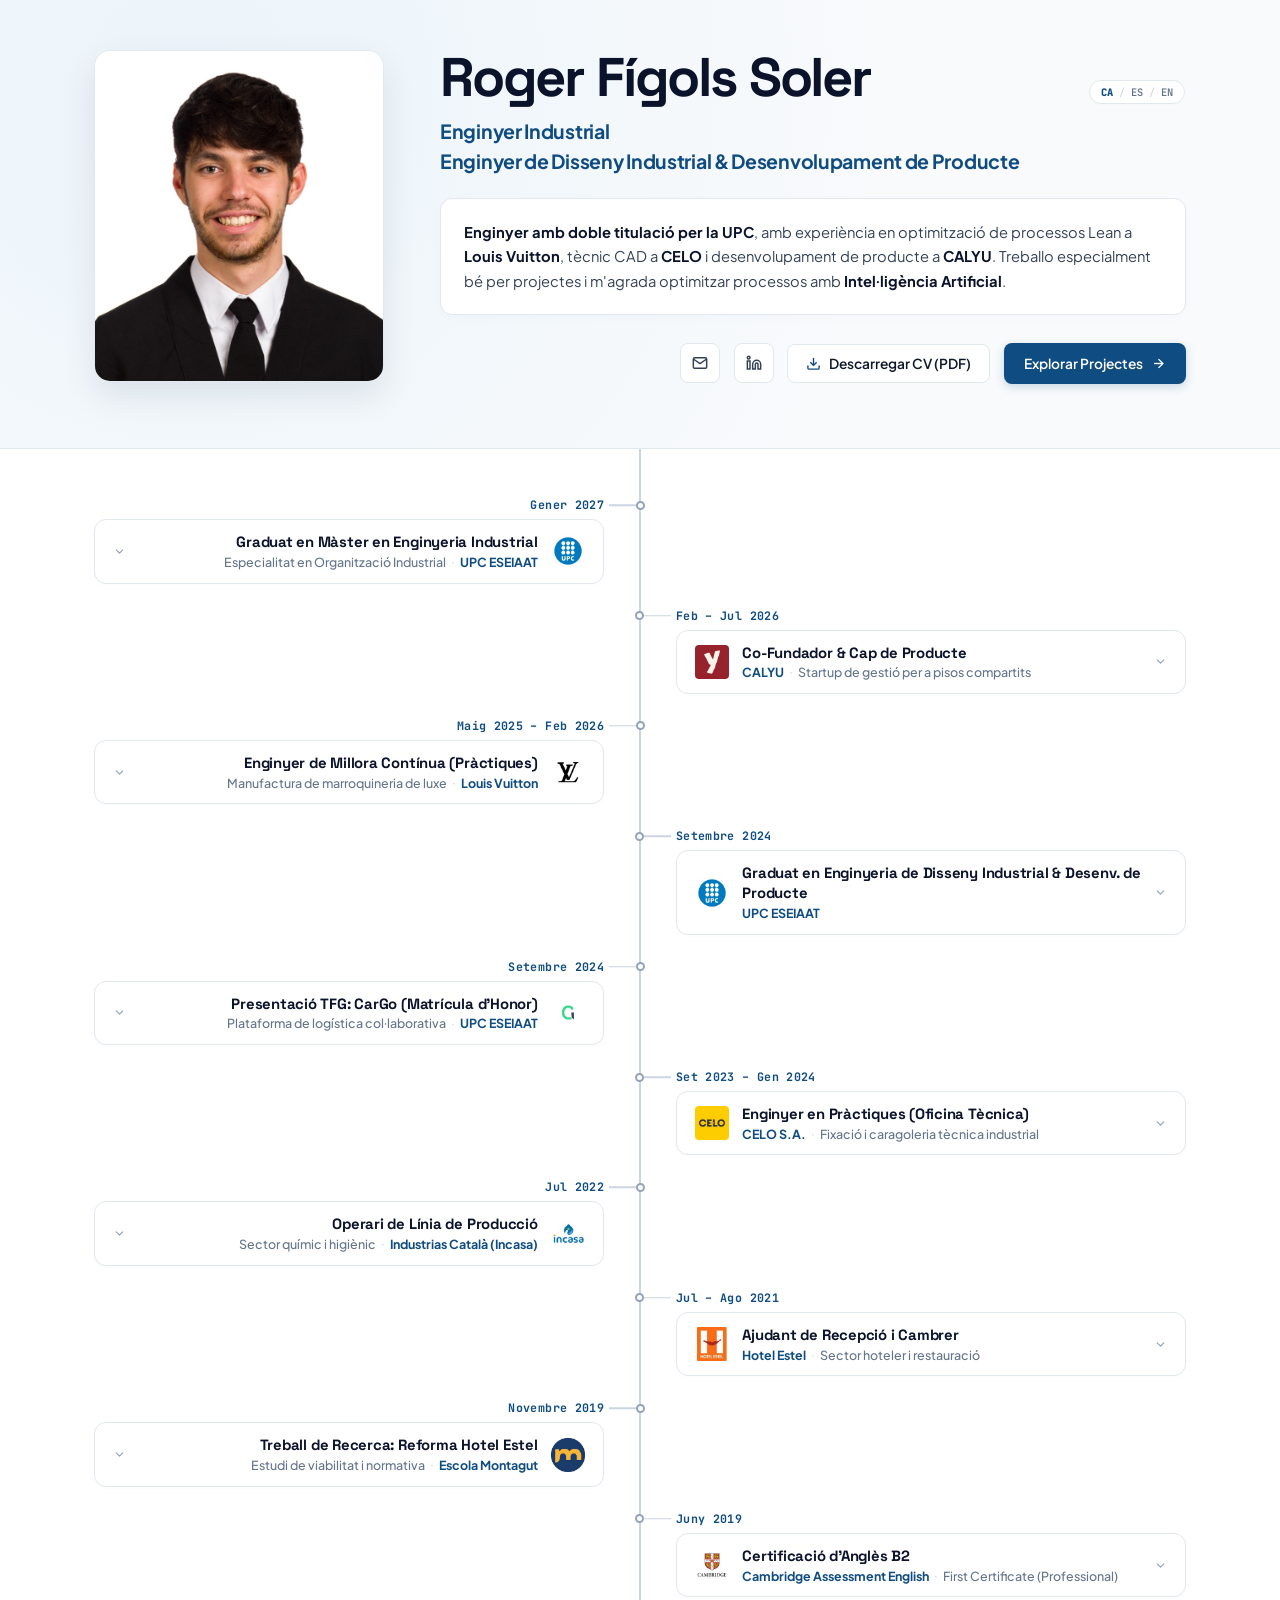
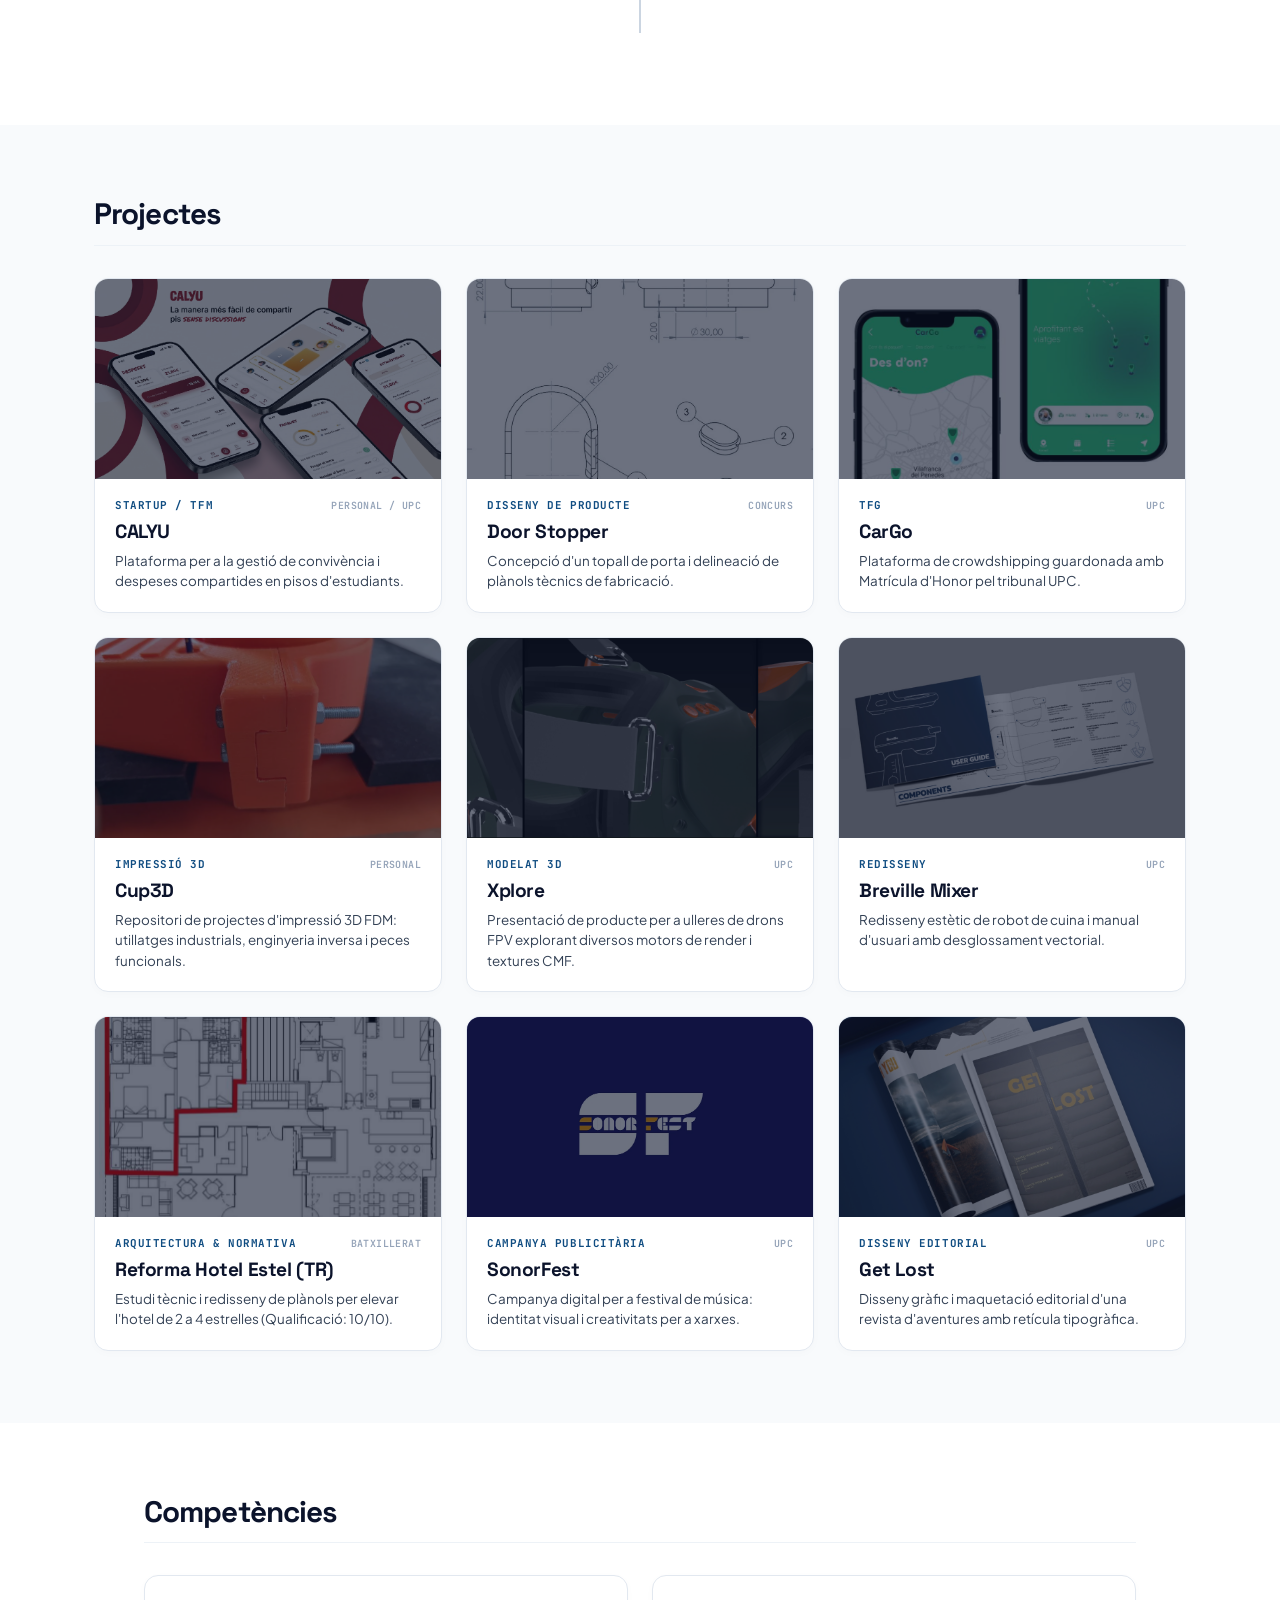
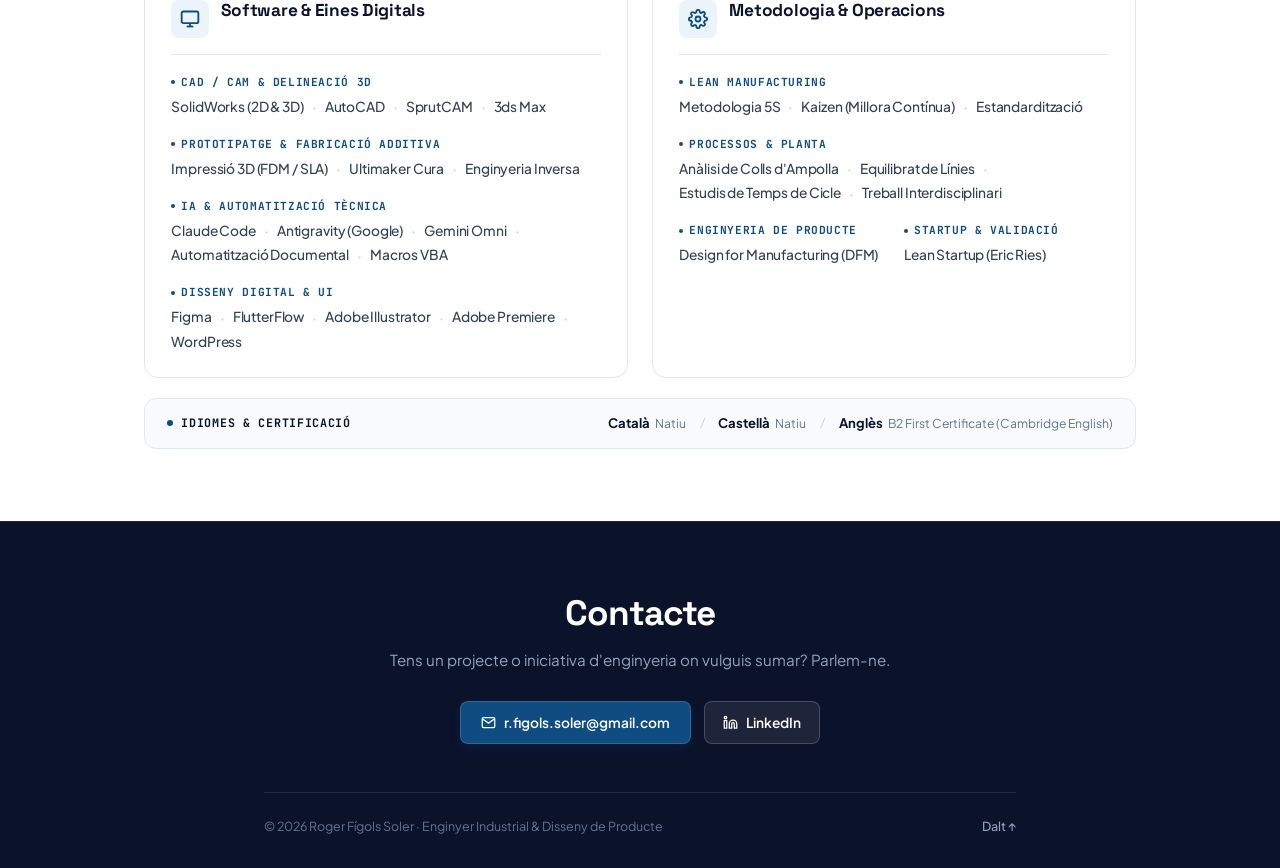
==== index.html @ ca4f32f8 "Update CALYU dates to Feb - Jul 2026 across web and PDFs" ====
<!DOCTYPE html>
<html lang="ca">
<head>
  <meta charset="UTF-8">
  <meta name="viewport" content="width=device-width, initial-scale=1.0">
  <title>Roger Fígols Soler · Enginyer Industrial & Enginyer de Disseny Industrial</title>
  <meta name="description" content="Portfolio professional de Roger Fígols Soler. Enginyer Industrial i Enginyer de Disseny Industrial i Desenvolupament de Producte (UPC).">
  <!-- Option 1: Direct link only (Invisible to Google and search engine crawlers) -->
  <meta name="robots" content="noindex, nofollow">
  
  <!-- Fonts -->
  <link rel="preconnect" href="https://fonts.googleapis.com">
  <link rel="preconnect" href="https://fonts.gstatic.com" crossorigin>
  <link href="https://fonts.googleapis.com/css2?family=JetBrains+Mono:wght@400;500;600&family=Plus+Jakarta+Sans:wght@300;400;500;600;700;800&family=Space+Grotesk:wght@500;600;700;800&display=swap" rel="stylesheet">
  
  <!-- Styles -->
  <link rel="stylesheet" href="styles.css">
</head>
<body>

  <!-- HERO SECTION (PHOTO ON LEFT, BIO ON RIGHT) -->
  <section class="hero-section">
    <div class="hero-inner">
      
      <div class="hero-grid">
        <!-- Left / Portrait (Photo Only) -->
        <div class="hero-portrait-col">
          <div class="portrait-wrap">
            <img src="assets/photo.jpg" alt="Roger Fígols Soler" class="portrait-img">
          </div>
        </div>

        <!-- Right / Presentation & Bio -->
        <div class="hero-content">
          <div class="hero-header-row">
            <h1 class="hero-name">Roger Fígols Soler</h1>
            <div class="lang-switch" role="group" aria-label="Selector d'idioma">
              <button class="lang-btn active" data-lang="ca">CA</button>
              <span class="lang-sep">/</span>
              <button class="lang-btn" data-lang="es">ES</button>
              <span class="lang-sep">/</span>
              <button class="lang-btn" data-lang="en">EN</button>
            </div>
          </div>
          
          <div class="hero-titles">
            <div class="hero-title-line" data-i18n="hero_title_1">Enginyer Industrial</div>
            <div class="hero-title-line" data-i18n="hero_title_2">Enginyer de Disseny Industrial &amp; Desenvolupament de Producte</div>
          </div>
          
          <div class="hero-summary">
            <p data-i18n="hero_bio">
              <strong>Enginyer amb doble titulació per la UPC</strong>, amb experiència en optimització de processos Lean a <strong>Louis Vuitton</strong>, tècnic CAD a <strong>CELO</strong> i desenvolupament de producte a <strong>CALYU</strong>. Treballo especialment bé per projectes i m'agrada optimitzar processos amb <strong>Intel·ligència Artificial</strong>.
            </p>
          </div>

          <!-- CTAs & Contact: Justified to right corner, Explorar Projectes at far right -->
          <div class="hero-actions">
            <div class="hero-actions-social">
              <a href="mailto:r.figols.soler@gmail.com" class="btn-social-icon" title="Enviar correu">
                <svg viewBox="0 0 24 24" fill="none" stroke="currentColor" stroke-width="2.2"><path d="M4 4h16c1.1 0 2 .9 2 2v12c0 1.1-.9 2-2 2H4c-1.1 0-2-.9-2-2V6c0-1.1.9-2 2-2z"/><polyline points="22,6 12,13 2,6"/></svg>
              </a>
              <a href="https://www.linkedin.com/in/roger-f-8a282818b" target="_blank" rel="noreferrer" class="btn-social-icon" title="LinkedIn">
                <svg viewBox="0 0 24 24" fill="none" stroke="currentColor" stroke-width="2.2"><path d="M16 8a6 6 0 0 1 6 6v7h-4v-7a2 2 0 0 0-2-2 2 2 0 0 0-2 2v7h-4v-7a6 6 0 0 1 6-6z"/><rect x="2" y="9" width="4" height="12"/><circle cx="4" cy="4" r="2"/></svg>
              </a>
            </div>
            <div class="hero-actions-main">
              <button class="btn-secondary open-cv-modal-trigger">
                <svg viewBox="0 0 24 24" fill="none" stroke="currentColor" stroke-width="2.2"><path d="M21 15v4a2 2 0 0 1-2 2H5a2 2 0 0 1-2-2v-4"/><polyline points="7 10 12 15 17 10"/><line x1="12" y1="15" x2="12" y2="3"/></svg>
                <span data-i18n="btn_cv">Descarregar CV (PDF)</span>
              </button>
              <a href="#projectes" class="btn-primary">
                <span data-i18n="btn_projects">Explorar Projectes</span>
                <svg viewBox="0 0 24 24" fill="none" stroke="currentColor" stroke-width="2.2"><line x1="5" y1="12" x2="19" y2="12"/><polyline points="12 5 19 12 12 19"/></svg>
              </a>
            </div>
          </div>
        </div>
      </div>

    </div>
  </section>

  <!-- TRAJECTÒRIA / TIMELINE SECTION -->
  <section id="trajectoria" class="section-block bg-white">
    <div class="section-inner max-w-timeline">
      


      <!-- Symmetrical Center-Spine Timeline Structure -->
      <div class="timeline-center-wrapper">
        <div class="timeline-center-spine"></div>

        <!-- ITEM 1: MÀSTER ENGINYERIA INDUSTRIAL (LEFT CARD) -->
        <div class="timeline-item item-left" data-category="academica">
          <div class="timeline-dot"></div>
          <div class="timeline-date-above" data-i18n="t1_date">Gener 2027</div>
          <div class="timeline-card" onclick="toggleTimeline(this)">
            <div class="timeline-card-header card-header-left">
              <svg class="timeline-caret" width="14" height="14" viewBox="0 0 24 24" fill="none" stroke="currentColor" stroke-width="2.2" stroke-linecap="round" stroke-linejoin="round"><polyline points="6 9 12 15 18 9"></polyline></svg>
              <div class="timeline-header-text">
                <h3 class="timeline-role" data-i18n="t1_role">Graduat en Màster en Enginyeria Industrial</h3>
                <div class="timeline-place"><span class="sub-desc" data-i18n="t1_sub">Especialitat en Organització Industrial</span><span class="sub-sep">·</span><span class="entity-name">UPC ESEIAAT</span></div>
              </div>
              <div class="card-logo-wrap">
                <img src="assets/logo_upc.png" alt="UPC" class="card-logo-img">
              </div>
            </div>

            <div class="timeline-drawer">
              <p class="drawer-paragraph" data-i18n="t1_drawer"><strong>Ubicació</strong>: Terrassa (UPC ESEIAAT).<br><br>Aprofundiment avançat en gestió integral de projectes industrials, càlcul estructural, optimització de plantes, sistemes energètics i integració tecnològica. Desenvolupament en curs del Treball de Fi de Màster (TFM).</p>
            </div>
          </div>
        </div>

        <!-- ITEM 2: CALYU (RIGHT CARD) -->
        <div class="timeline-item item-right" data-category="feina">
          <div class="timeline-dot"></div>
          <div class="timeline-date-above" data-i18n="t2_date">Feb – Jul 2026</div>
          <div class="timeline-card" onclick="toggleTimeline(this)">
            <div class="timeline-card-header card-header-right">
              <div class="card-logo-wrap">
                <img src="assets/logo_calyu.png" alt="CALYU" class="card-logo-img">
              </div>
              <div class="timeline-header-text">
                <h3 class="timeline-role" data-i18n="t2_role">Co-Fundador &amp; Cap de Producte</h3>
                <div class="timeline-place"><span class="entity-name">CALYU</span><span class="sub-sep">·</span><span class="sub-desc" data-i18n="t2_sub">Startup de gestió per a pisos compartits</span></div>
              </div>
              <svg class="timeline-caret" width="14" height="14" viewBox="0 0 24 24" fill="none" stroke="currentColor" stroke-width="2.2" stroke-linecap="round" stroke-linejoin="round"><polyline points="6 9 12 15 18 9"></polyline></svg>
            </div>

            <div class="timeline-drawer">
              <ul class="detail-list" data-i18n="t2_drawer">
                <li><strong>Ubicació &amp; Entorn</strong>: Terrassa (Model Híbrid). Projecte incubat al prestigiós programa <strong>Emprèn UPC</strong> i seleccionat com a finalista per presentar al <strong>Demo Day Santander X Explorer UPC</strong>.</li>
                <li><strong>Desenvolupament integral de producte</strong>: Definició de l'arquitectura de funcionalitats, fluxos d'usuari per a despeses compartides, tasques domèstiques i gamificació (iOS i Android).</li>
                <li><strong>Metodologia Lean Startup (Eric Ries)</strong>: Validació àgil mitjançant el bucle <em>Construir-Mesurar-Aprendre</em>, testeig continu d'usabilitat i llançament amb més de 100 <em>early adopters</em>.</li>
              </ul>
              <div class="timeline-actions">
                <a href="https://calyu.app" target="_blank" class="link-btn-text">
                  <span data-i18n="visit_calyu_app">Visitar calyu.app ↗</span>
                </a>
              </div>
            </div>
          </div>
        </div>

        <!-- ITEM 3: LOUIS VUITTON (LEFT CARD) -->
        <div class="timeline-item item-left" data-category="feina">
          <div class="timeline-dot"></div>
          <div class="timeline-date-above" data-i18n="t3_date">Maig 2025 – Feb 2026</div>
          <div class="timeline-card" onclick="toggleTimeline(this)">
            <div class="timeline-card-header card-header-left">
              <svg class="timeline-caret" width="14" height="14" viewBox="0 0 24 24" fill="none" stroke="currentColor" stroke-width="2.2" stroke-linecap="round" stroke-linejoin="round"><polyline points="6 9 12 15 18 9"></polyline></svg>
              <div class="timeline-header-text">
                <h3 class="timeline-role" data-i18n="t3_role">Enginyer de Millora Contínua (Pràctiques)</h3>
                <div class="timeline-place"><span class="sub-desc" data-i18n="t3_sub">Manufactura de marroquineria de luxe</span><span class="sub-sep">·</span><span class="entity-name">Louis Vuitton</span></div>
              </div>
              <div class="card-logo-wrap">
                <img src="assets/logo_lv.png" alt="Louis Vuitton" class="card-logo-img">
              </div>
            </div>

            <div class="timeline-drawer">
              <ul class="detail-list" data-i18n="t3_drawer">
                <li><strong>Ubicació</strong>: Santa Perpètua de Mogoda · Planta de manufactura artesanal d'alta gamma de marroquineria.</li>
                <li><strong>Metodologies Lean Manufacturing &amp; 5S</strong>: Implementació pràctica d'eines d'estandardització, ordre i eficiència operativa directament a línia de manufactura.</li>
                <li><strong>Automatització de processos &amp; IA (Iniciativa pròpia)</strong>: Desenvolupament en paral·lel d'una eina interna basada en <strong>macros i IA</strong> per generar documentació tècnica recurrent amb un sol clic, <strong>reduint el temps de dedicació en un 75% (un procés x4 més ràpid)</strong>.</li>
                <li><strong>Optimització de processos &amp; Temps de cicle</strong>: Anàlisi de colls d'ampolla i desaprofitaments per elevar la productivitat respectant els exigents estàndards artesanals.</li>
                <li><strong>Treball interdisciplinari &amp; Planta</strong>: Coordinació transversal diària amb els departaments de producció, manteniment, control de qualitat i operaris de línia.</li>
              </ul>
            </div>
          </div>
        </div>

        <!-- ITEM 4: GRAU DISSENY INDUSTRIAL (RIGHT CARD - BEFORE CARGO) -->
        <div class="timeline-item item-right" data-category="academica">
          <div class="timeline-dot"></div>
          <div class="timeline-date-above" data-i18n="t4_date">Setembre 2024</div>
          <div class="timeline-card" onclick="toggleTimeline(this)">
            <div class="timeline-card-header card-header-right">
              <div class="card-logo-wrap">
                <img src="assets/logo_upc.png" alt="UPC" class="card-logo-img">
              </div>
              <div class="timeline-header-text">
                <h3 class="timeline-role" data-i18n="t4_role">Graduat en Enginyeria de Disseny Industrial &amp; Desenv. de Producte</h3>
                <div class="timeline-place"><span class="entity-name">UPC ESEIAAT</span></div>
              </div>
              <svg class="timeline-caret" width="14" height="14" viewBox="0 0 24 24" fill="none" stroke="currentColor" stroke-width="2.2" stroke-linecap="round" stroke-linejoin="round"><polyline points="6 9 12 15 18 9"></polyline></svg>
            </div>

            <div class="timeline-drawer">
              <p class="drawer-paragraph" data-i18n="t4_drawer"><strong>Ubicació</strong>: Terrassa (Universitat Politècnica de Catalunya).<br><br>Formació troncal completa de 4 anys (2020–2024) que fusiona enginyeria mecànica, modelat 3D CAD/CAM (SolidWorks), selecció de materials plàstics i metàl·lics, processos de manufactura, ergonomia, disseny per a fabricació (DFM) i prototipatge ràpid.</p>
            </div>
          </div>
        </div>

        <!-- ITEM 5: CARGO - TFG MATRÍCULA D'HONOR (LEFT CARD - AFTER DEGREE) -->
        <div class="timeline-item item-left" data-category="academica">
          <div class="timeline-dot"></div>
          <div class="timeline-date-above" data-i18n="t5_date">Setembre 2024</div>
          <div class="timeline-card" onclick="toggleTimeline(this)">
            <div class="timeline-card-header card-header-left">
              <svg class="timeline-caret" width="14" height="14" viewBox="0 0 24 24" fill="none" stroke="currentColor" stroke-width="2.2" stroke-linecap="round" stroke-linejoin="round"><polyline points="6 9 12 15 18 9"></polyline></svg>
              <div class="timeline-header-text">
                <h3 class="timeline-role" data-i18n="t5_role">Presentació TFG: CarGo (Matrícula d'Honor)</h3>
                <div class="timeline-place"><span class="sub-desc" data-i18n="t5_sub">Plataforma de logística col·laborativa</span><span class="sub-sep">·</span><span class="entity-name">UPC ESEIAAT</span></div>
              </div>
              <div class="card-logo-wrap">
                <img src="assets/logo_cargo.png" alt="CarGo" class="card-logo-img">
              </div>
            </div>

            <div class="timeline-drawer">
              <ul class="detail-list" data-i18n="t5_drawer">
                <li><strong>Qualificació &amp; Reconeixement</strong>: Guardonat amb <strong>Matrícula d'Honor</strong> pel tribunal d'avaluació de la UPC (Terrassa) per la seva viabilitat tècnica, impacte ambiental reduint emissions de CO₂ i optimització de costos logístics.</li>
                <li><strong>Concepció i model de negoci</strong>: Plataforma de crowdshipping que aprofita els desplaçaments habituals que les persones ja han de fer per transportar paqueteria a mitjanes distàncies a través de xarxa de punts de conveniència.</li>
              </ul>
            </div>
          </div>
        </div>

        <!-- ITEM 6: CELO (RIGHT CARD) -->
        <div class="timeline-item item-right" data-category="feina">
          <div class="timeline-dot"></div>
          <div class="timeline-date-above" data-i18n="t6_date">Set 2023 – Gen 2024</div>
          <div class="timeline-card" onclick="toggleTimeline(this)">
            <div class="timeline-card-header card-header-right">
              <div class="card-logo-wrap">
                <img src="assets/logo_celo.png" alt="CELO" class="card-logo-img">
              </div>
              <div class="timeline-header-text">
                <h3 class="timeline-role" data-i18n="t6_role">Enginyer en Pràctiques (Oficina Tècnica)</h3>
                <div class="timeline-place"><span class="entity-name">CELO S.A.</span><span class="sub-sep">·</span><span class="sub-desc" data-i18n="t6_sub">Fixació i caragoleria tècnica industrial</span></div>
              </div>
              <svg class="timeline-caret" width="14" height="14" viewBox="0 0 24 24" fill="none" stroke="currentColor" stroke-width="2.2" stroke-linecap="round" stroke-linejoin="round"><polyline points="6 9 12 15 18 9"></polyline></svg>
            </div>

            <div class="timeline-drawer">
              <ul class="detail-list" data-i18n="t6_drawer">
                <li><strong>Ubicació</strong>: Castellar del Vallès · Planta industrial especialitzada en sistemes de caragoleria tècnica i estampació.</li>
                <li><strong>Modelat 3D &amp; Delineació CAD</strong>: Generació, revisió i optimització de plànols tècnics de fabricació mitjançant <strong>SolidWorks</strong>, aplicant toleràncies geomètriques i criteris de mecanitzat.</li>
                <li><strong>Enllaç tècnic amb producció</strong>: Comunicació diària amb els equips de manufactura per adaptar els dissenys als requeriments de maquinària i resoldre incidències tècniques.</li>
              </ul>
            </div>
          </div>
        </div>

        <!-- ITEM 7: INCASA (LEFT CARD) -->
        <div class="timeline-item item-left" data-category="feina">
          <div class="timeline-dot"></div>
          <div class="timeline-date-above" data-i18n="t7_date">Jul 2022</div>
          <div class="timeline-card" onclick="toggleTimeline(this)">
            <div class="timeline-card-header card-header-left">
              <svg class="timeline-caret" width="14" height="14" viewBox="0 0 24 24" fill="none" stroke="currentColor" stroke-width="2.2" stroke-linecap="round" stroke-linejoin="round"><polyline points="6 9 12 15 18 9"></polyline></svg>
              <div class="timeline-header-text">
                <h3 class="timeline-role" data-i18n="t7_role">Operari de Línia de Producció</h3>
                <div class="timeline-place"><span class="sub-desc" data-i18n="t7_sub">Sector químic i higiènic</span><span class="sub-sep">·</span><span class="entity-name">Industrias Català (Incasa)</span></div>
              </div>
              <div class="card-logo-wrap">
                <img src="assets/logo_incasa.png" alt="Incasa" class="card-logo-img">
              </div>
            </div>

            <div class="timeline-drawer">
              <p class="drawer-paragraph" data-i18n="t7_drawer"><strong>Ubicació</strong>: Vilafranca del Penedès.<br><br>Control de procés, envasament automatitzat, verificació de qualitat en línia i paletització en una planta industrial d'alt ritme de fabricació continu.</p>
            </div>
          </div>
        </div>

        <!-- ITEM 8: HOTEL ESTEL (RIGHT CARD) -->
        <div class="timeline-item item-right" data-category="feina">
          <div class="timeline-dot"></div>
          <div class="timeline-date-above" data-i18n="t8_date">Jul – Ago 2021</div>
          <div class="timeline-card" onclick="toggleTimeline(this)">
            <div class="timeline-card-header card-header-right">
              <div class="card-logo-wrap">
                <img src="assets/logo_estel.png" alt="Hotel Estel" class="card-logo-img">
              </div>
              <div class="timeline-header-text">
                <h3 class="timeline-role" data-i18n="t8_role">Ajudant de Recepció i Cambrer</h3>
                <div class="timeline-place"><span class="entity-name">Hotel Estel</span><span class="sub-sep">·</span><span class="sub-desc" data-i18n="t8_sub">Sector hoteler i restauració</span></div>
              </div>
              <svg class="timeline-caret" width="14" height="14" viewBox="0 0 24 24" fill="none" stroke="currentColor" stroke-width="2.2" stroke-linecap="round" stroke-linejoin="round"><polyline points="6 9 12 15 18 9"></polyline></svg>
            </div>

            <div class="timeline-drawer">
              <p class="drawer-paragraph" data-i18n="t8_drawer"><strong>Ubicació</strong>: Berga.<br><br>Atenció directa al client, gestió àgil de reserves en recepció i coordinació de servei en torns de restaurant.</p>
            </div>
          </div>
        </div>

        <!-- ITEM 9: TREBALL DE RECERCA - HOTEL ESTEL (LEFT CARD) -->
        <div class="timeline-item item-left" data-category="academica">
          <div class="timeline-dot"></div>
          <div class="timeline-date-above" data-i18n="t9_date">Novembre 2019</div>
          <div class="timeline-card" onclick="toggleTimeline(this)">
            <div class="timeline-card-header card-header-left">
              <svg class="timeline-caret" width="14" height="14" viewBox="0 0 24 24" fill="none" stroke="currentColor" stroke-width="2.2" stroke-linecap="round" stroke-linejoin="round"><polyline points="6 9 12 15 18 9"></polyline></svg>
              <div class="timeline-header-text">
                <h3 class="timeline-role" data-i18n="t9_role">Treball de Recerca: Reforma Hotel Estel</h3>
                <div class="timeline-place"><span class="sub-desc" data-i18n="t9_sub">Estudi de viabilitat i normativa</span><span class="sub-sep">·</span><span class="entity-name">Escola Montagut</span></div>
              </div>
              <div class="card-logo-wrap">
                <img src="assets/logo_montagut.png" alt="Escola Montagut" class="card-logo-img">
              </div>
            </div>

            <div class="timeline-drawer">
              <ul class="detail-list" data-i18n="t9_drawer">
                <li><strong>Qualificació &amp; Distinció</strong>: Qualificat amb un <strong>10 / 10</strong> pel tribunal d'avaluació de Batxillerat.</li>
                <li><strong>Compliment normatiu &amp; Viabilitat</strong>: Estudi tècnic de la normativa turística vigent per determinar els requisits legals d'espais, accessibilitat i serveis per elevar l'hotel de 2 a 4 estrelles.</li>
                <li><strong>Delineació i redisseny arquitectònic</strong>: Modificació completa dels plànols arquitectònics: cotes d'habitacions, redistribució de banys, ampliació de zones comunes i integració de nous ascensors.</li>
              </ul>
            </div>
          </div>
        </div>

        <!-- ITEM 10: B2 ANGLÈS (RIGHT CARD) -->
        <div class="timeline-item item-right" data-category="academica">
          <div class="timeline-dot"></div>
          <div class="timeline-date-above" data-i18n="t10_date">Juny 2019</div>
          <div class="timeline-card" onclick="toggleTimeline(this)">
            <div class="timeline-card-header card-header-right">
              <div class="card-logo-wrap">
                <img src="assets/logo_cambridge.png" alt="Cambridge English B2" class="card-logo-img">
              </div>
              <div class="timeline-header-text">
                <h3 class="timeline-role" data-i18n="t10_role">Certificació d'Anglès B2</h3>
                <div class="timeline-place"><span class="entity-name">Cambridge Assessment English</span><span class="sub-sep">·</span><span class="sub-desc" data-i18n="t10_sub">First Certificate (Professional)</span></div>
              </div>
              <svg class="timeline-caret" width="14" height="14" viewBox="0 0 24 24" fill="none" stroke="currentColor" stroke-width="2.2" stroke-linecap="round" stroke-linejoin="round"><polyline points="6 9 12 15 18 9"></polyline></svg>
            </div>

            <div class="timeline-drawer">
              <p class="drawer-paragraph" data-i18n="t10_drawer">Competència comunicativa sòlida per a entorns professionals internacionals, documentació tècnica, redacció d'informes d'enginyeria i presentacions de projecte.</p>
            </div>
          </div>
        </div>

      </div>

    </div>
  </section>

  <!-- PROJECTS SECTION (Directly after Trajectòria) -->
  <section id="projectes" class="section-block bg-slate-50">
    <div class="section-inner max-w-wide">
      
      <div class="section-header-block">
        <h2 class="section-heading" data-i18n="projects_heading">Projectes</h2>
      </div>

      <div class="projects-grid">

        <!-- P1: CALYU -->
        <a href="https://calyu.app" target="_blank" rel="noopener" class="project-card">
          <div class="project-thumb-wrap">
            <img src="assets/project_calyu.png" alt="CALYU" class="project-thumb-img">
            <div class="project-thumb-overlay"></div>
          </div>
          <div class="project-body">
            <div class="project-header-meta">
              <span class="project-category" data-i18n="p1_cat">Startup / TFM</span>
              <span class="project-origin" data-i18n="p1_origin">Personal / UPC</span>
            </div>
            <h3 class="project-title">CALYU</h3>
            <p class="project-text" data-i18n="p1_desc">Plataforma per a la gestió de convivència i despeses compartides en pisos d'estudiants.</p>
          </div>
        </a>

        <!-- P2: DOOR STOPPER -->
        <a href="https://www.behance.net/gallery/217853839/Door-Stopper" target="_blank" rel="noopener" class="project-card">
          <div class="project-thumb-wrap" style="background:#FFFFFF;">
            <img src="assets/project_doorstopper.png" alt="Door Stopper" class="project-thumb-img">
            <div class="project-thumb-overlay"></div>
          </div>
          <div class="project-body">
            <div class="project-header-meta">
              <span class="project-category" data-i18n="p2_cat">Disseny de Producte</span>
              <span class="project-origin" data-i18n="p2_origin">Concurs</span>
            </div>
            <h3 class="project-title">Door Stopper</h3>
            <p class="project-text" data-i18n="p2_desc">Concepció d'un topall de porta i delineació de plànols tècnics de fabricació.</p>
          </div>
        </a>

        <!-- P3: CARGO -->
        <div class="project-card project-card-static">
          <div class="project-thumb-wrap">
            <img src="assets/project_cargo.png" alt="CarGo" class="project-thumb-img">
            <div class="project-thumb-overlay"></div>
          </div>
          <div class="project-body">
            <div class="project-header-meta">
              <span class="project-category" data-i18n="p3_cat">TFG</span>
              <span class="project-origin" data-i18n="p3_origin">UPC</span>
            </div>
            <h3 class="project-title">CarGo</h3>
            <p class="project-text" data-i18n="p3_desc">Plataforma de crowdshipping guardonada amb Matrícula d'Honor pel tribunal UPC.</p>
          </div>
        </div>

        <!-- P4: CUP3D -->
        <a href="https://cup3d.com" target="_blank" rel="noopener" class="project-card">
          <div class="project-thumb-wrap">
            <img src="assets/project_cup3d.png" alt="Cup3D" class="project-thumb-img">
            <div class="project-thumb-overlay"></div>
          </div>
          <div class="project-body">
            <div class="project-header-meta">
              <span class="project-category" data-i18n="p4_cat">Impressió 3D</span>
              <span class="project-origin" data-i18n="p4_origin">Personal</span>
            </div>
            <h3 class="project-title">Cup3D</h3>
            <p class="project-text" data-i18n="p4_desc">Repositori de projectes d'impressió 3D FDM: utillatges industrials, enginyeria inversa i peces funcionals.</p>
          </div>
        </a>

        <!-- P5: XPLORE -->
        <a href="https://www.behance.net/gallery/167980509/XPLORE-Capture-your-adventures" target="_blank" rel="noopener" class="project-card">
          <div class="project-thumb-wrap">
            <img src="assets/project_xplore.png" alt="Xplore" class="project-thumb-img">
            <div class="project-thumb-overlay"></div>
          </div>
          <div class="project-body">
            <div class="project-header-meta">
              <span class="project-category" data-i18n="p5_cat">Modelat 3D</span>
              <span class="project-origin" data-i18n="p5_origin">UPC</span>
            </div>
            <h3 class="project-title">Xplore</h3>
            <p class="project-text" data-i18n="p5_desc">Presentació de producte per a ulleres de drons FPV explorant diversos motors de render i textures CMF.</p>
          </div>
        </a>

        <!-- P6: BREVILLE MIXER -->
        <a href="https://www.behance.net/gallery/157330047/BREVILLE-REDESIGN" target="_blank" rel="noopener" class="project-card">
          <div class="project-thumb-wrap">
            <img src="assets/project_breville.png" alt="Breville Mixer" class="project-thumb-img">
            <div class="project-thumb-overlay"></div>
          </div>
          <div class="project-body">
            <div class="project-header-meta">
              <span class="project-category" data-i18n="p6_cat">Redisseny</span>
              <span class="project-origin" data-i18n="p6_origin">UPC</span>
            </div>
            <h3 class="project-title">Breville Mixer</h3>
            <p class="project-text" data-i18n="p6_desc">Redisseny estètic de robot de cuina i manual d'usuari amb desglossament vectorial.</p>
          </div>
        </a>

        <!-- P7: REFORMA HOTEL ESTEL (TR) -->
        <div class="project-card project-card-static">
          <div class="project-thumb-wrap" style="background:#FFFFFF;">
            <img src="assets/project_tr_hotel.png" alt="Reforma Hotel Estel" class="project-thumb-img">
            <div class="project-thumb-overlay"></div>
          </div>
          <div class="project-body">
            <div class="project-header-meta">
              <span class="project-category" data-i18n="p7_cat">Arquitectura &amp; Normativa</span>
              <span class="project-origin" data-i18n="p7_origin">Batxillerat</span>
            </div>
            <h3 class="project-title">Reforma Hotel Estel (TR)</h3>
            <p class="project-text" data-i18n="p7_desc">Estudi tècnic i redisseny de plànols per elevar l'hotel de 2 a 4 estrelles (Qualificació: 10/10).</p>
          </div>
        </div>

        <!-- P8: SONORFEST -->
        <a href="https://www.behance.net/gallery/155291151/SonorFest-Campanya-publicitaria-online" target="_blank" rel="noopener" class="project-card">
          <div class="project-thumb-wrap">
            <img src="assets/project_sonorfest.png" alt="SonorFest" class="project-thumb-img">
            <div class="project-thumb-overlay"></div>
          </div>
          <div class="project-body">
            <div class="project-header-meta">
              <span class="project-category" data-i18n="p8_cat">Campanya Publicitària</span>
              <span class="project-origin" data-i18n="p8_origin">UPC</span>
            </div>
            <h3 class="project-title">SonorFest</h3>
            <p class="project-text" data-i18n="p8_desc">Campanya digital per a festival de música: identitat visual i creativitats per a xarxes.</p>
          </div>
        </a>

        <!-- P9: GET LOST -->
        <a href="https://www.behance.net/gallery/154302907/PROJECTE-GET-LOST" target="_blank" rel="noopener" class="project-card">
          <div class="project-thumb-wrap">
            <img src="assets/project_getlost.jpg" alt="Get Lost" class="project-thumb-img">
            <div class="project-thumb-overlay"></div>
          </div>
          <div class="project-body">
            <div class="project-header-meta">
              <span class="project-category" data-i18n="p9_cat">Disseny Editorial</span>
              <span class="project-origin" data-i18n="p9_origin">UPC</span>
            </div>
            <h3 class="project-title">Get Lost</h3>
            <p class="project-text" data-i18n="p9_desc">Disseny gràfic i maquetació editorial d'una revista d'aventures amb retícula tipogràfica.</p>
          </div>
        </a>

      </div>

    </div>
  </section>

  <!-- SKILLS / COMPETÈNCIES SECTION (Following Projectes) -->
  <section id="competencies" class="section-block bg-white">
    <div class="section-inner">
      
      <div class="section-header-block">
        <h2 class="section-heading" data-i18n="skills_heading">Competències</h2>
      </div>

      <!-- Option 3: Two Major Columns (Software & Eines vs Metodologia & Operacions) -->
      <div class="skills-dual-grid">

        <!-- PANEL 1: SOFTWARE & EINES DIGITALS -->
        <div class="skills-panel">
          <div class="skills-panel-header">
            <div class="skills-panel-icon">
              <svg viewBox="0 0 24 24" fill="none" stroke="currentColor" stroke-width="2.2"><rect x="2" y="3" width="20" height="14" rx="2"/><line x1="8" y1="21" x2="16" y2="21"/><line x1="12" y1="17" x2="12" y2="21"/></svg>
            </div>
            <div>
              <h3 class="skills-panel-title" data-i18n="sk_panel1_title">Software &amp; Eines Digitals</h3>
            </div>
          </div>

          <div class="skills-spec-rows">
            <!-- Row 1.1 -->
            <div class="skills-spec-row">
              <div class="spec-label" data-i18n="sk_row1_1_title">CAD / CAM &amp; Delineació 3D</div>
              <div class="spec-list">
                <span class="spec-item">SolidWorks (2D &amp; 3D)</span>
                <span class="spec-sep">·</span>
                <span class="spec-item">AutoCAD</span>
                <span class="spec-sep">·</span>
                <span class="spec-item">SprutCAM</span>
                <span class="spec-sep">·</span>
                <span class="spec-item">3ds Max</span>
              </div>
            </div>

            <!-- Row 1.2 -->
            <div class="skills-spec-row">
              <div class="spec-label" data-i18n="sk_row1_2_title">Prototipatge &amp; Fabricació Additiva</div>
              <div class="spec-list">
                <span class="spec-item" data-i18n="sk_item_3dprint">Impressió 3D (FDM / SLA)</span>
                <span class="spec-sep">·</span>
                <span class="spec-item">Ultimaker Cura</span>
                <span class="spec-sep">·</span>
                <span class="spec-item" data-i18n="sk_item_reverse_eng">Enginyeria Inversa</span>
              </div>
            </div>

            <!-- Row 1.3 -->
            <div class="skills-spec-row">
              <div class="spec-label" data-i18n="sk_row1_3_title">IA &amp; Automatització Tècnica</div>
              <div class="spec-list">
                <span class="spec-item">Claude Code</span>
                <span class="spec-sep">·</span>
                <span class="spec-item">Antigravity (Google)</span>
                <span class="spec-sep">·</span>
                <span class="spec-item">Gemini Omni</span>
                <span class="spec-sep">·</span>
                <span class="spec-item" data-i18n="sk_item_doc_auto">Automatització Documental</span>
                <span class="spec-sep">·</span>
                <span class="spec-item">Macros VBA</span>
              </div>
            </div>

            <!-- Row 1.4 -->
            <div class="skills-spec-row">
              <div class="spec-label" data-i18n="sk_row1_4_title">Disseny Digital &amp; UI</div>
              <div class="spec-list">
                <span class="spec-item">Figma</span>
                <span class="spec-sep">·</span>
                <span class="spec-item">FlutterFlow</span>
                <span class="spec-sep">·</span>
                <span class="spec-item">Adobe Illustrator</span>
                <span class="spec-sep">·</span>
                <span class="spec-item">Adobe Premiere</span>
                <span class="spec-sep">·</span>
                <span class="spec-item">WordPress</span>
              </div>
            </div>
          </div>
        </div>

        <!-- PANEL 2: METODOLOGIA & OPERACIONS -->
        <div class="skills-panel">
          <div class="skills-panel-header">
            <div class="skills-panel-icon">
              <svg viewBox="0 0 24 24" fill="none" stroke="currentColor" stroke-width="2.2"><circle cx="12" cy="12" r="3"/><path d="M19.4 15a1.65 1.65 0 0 0 .33 1.82l.06.06a2 2 0 0 1 0 2.83 2 2 0 0 1-2.83 0l-.06-.06a1.65 1.65 0 0 0-1.82-.33 1.65 1.65 0 0 0-1 1.51V21a2 2 0 0 1-2 2 2 2 0 0 1-2-2v-.09A1.65 1.65 0 0 0 9 19.4a1.65 1.65 0 0 0-1.82.33l-.06.06a2 2 0 0 1-2.83 0 2 2 0 0 1 0-2.83l.06-.06a1.65 1.65 0 0 0 .33-1.82 1.65 1.65 0 0 0-1.51-1H3a2 2 0 0 1-2-2 2 2 0 0 1 2-2h.09A1.65 1.65 0 0 0 4.6 9a1.65 1.65 0 0 0-.33-1.82l-.06-.06a2 2 0 0 1 0-2.83 2 2 0 0 1 2.83 0l.06.06a1.65 1.65 0 0 0 1.82.33H9a1.65 1.65 0 0 0 1-1.51V3a2 2 0 0 1 2-2 2 2 0 0 1 2 2v.09a1.65 1.65 0 0 0 1 1.51 1.65 1.65 0 0 0 1.82-.33l.06-.06a2 2 0 0 1 2.83 0 2 2 0 0 1 0 2.83l-.06.06a1.65 1.65 0 0 0-.33 1.82V9a1.65 1.65 0 0 0 1.51 1H21a2 2 0 0 1 2 2 2 2 0 0 1-2 2h-.09a1.65 1.65 0 0 0-1.51 1z"/></svg>
            </div>
            <div>
              <h3 class="skills-panel-title" data-i18n="sk_panel2_title">Metodologia &amp; Operacions</h3>
            </div>
          </div>

          <div class="skills-spec-rows">
            <!-- Row 2.1 -->
            <div class="skills-spec-row">
              <div class="spec-label" data-i18n="sk_row2_1_title">Lean Manufacturing</div>
              <div class="spec-list">
                <span class="spec-item">Metodologia 5S</span>
                <span class="spec-sep">·</span>
                <span class="spec-item" data-i18n="sk_item_kaizen">Kaizen (Millora Contínua)</span>
                <span class="spec-sep">·</span>
                <span class="spec-item" data-i18n="sk_item_std">Estandardització</span>
              </div>
            </div>

            <!-- Row 2.2 -->
            <div class="skills-spec-row">
              <div class="spec-label" data-i18n="sk_row2_2_title">Processos &amp; Planta</div>
              <div class="spec-list">
                <span class="spec-item" data-i18n="sk_item_bottleneck">Anàlisi de Colls d'Ampolla</span>
                <span class="spec-sep">·</span>
                <span class="spec-item" data-i18n="sk_item_line_bal">Equilibrat de Línies</span>
                <span class="spec-sep">·</span>
                <span class="spec-item" data-i18n="sk_item_cycle_time">Estudis de Temps de Cicle</span>
                <span class="spec-sep">·</span>
                <span class="spec-item" data-i18n="sk_item_cross_team">Treball Interdisciplinari</span>
              </div>
            </div>

            <!-- Rows 2.3 & 2.4: Side by Side mini-grid to perfectly balance vertical space -->
            <div class="skills-spec-split">
              <div class="skills-spec-row">
                <div class="spec-label" data-i18n="sk_row2_3_title">Enginyeria de Producte</div>
                <div class="spec-list">
                  <span class="spec-item">Design for Manufacturing (DFM)</span>
                </div>
              </div>

              <div class="skills-spec-row">
                <div class="spec-label" data-i18n="sk_row2_4_title">Startup &amp; Validació</div>
                <div class="spec-list">
                  <span class="spec-item">Lean Startup (Eric Ries)</span>
                </div>
              </div>
            </div>
          </div>
        </div>

      </div>

      <!-- Languages & Certifications Bar -->
      <div class="skills-lang-bar">
        <div class="lang-bar-title" data-i18n="sk_lang_title">Idiomes &amp; Certificació</div>
        <div class="lang-bar-items">
          <div class="lang-bar-item">
            <span class="lang-name">Català</span>
            <span class="lang-level" data-i18n="sk_lang_ca">Natiu</span>
          </div>
          <span class="lang-bar-sep">/</span>
          <div class="lang-bar-item">
            <span class="lang-name">Castellà</span>
            <span class="lang-level" data-i18n="sk_lang_es">Natiu</span>
          </div>
          <span class="lang-bar-sep">/</span>
          <div class="lang-bar-item">
            <span class="lang-name">Anglès</span>
            <span class="lang-level" data-i18n="sk_lang_en">B2 First Certificate (Cambridge English)</span>
          </div>
        </div>
      </div>

    </div>
  </section>

  <!-- FOOTER & CONTACT -->
  <footer id="contacte" class="site-footer">
    <div class="footer-inner">
      <h2 class="footer-title" data-i18n="contact_heading">Contacte</h2>
      <p class="footer-desc" data-i18n="contact_desc">Tens un projecte o iniciativa d'enginyeria on vulguis sumar? Parlem-ne.</p>

      <div class="footer-buttons">
        <a href="mailto:r.figols.soler@gmail.com" class="btn-primary">
          <svg viewBox="0 0 24 24" fill="none" stroke="currentColor" stroke-width="2"><path d="M4 4h16c1.1 0 2 .9 2 2v12c0 1.1-.9 2-2 2H4c-1.1 0-2-.9-2-2V6c0-1.1.9-2 2-2z"/><polyline points="22,6 12,13 2,6"/></svg>
          <span>r.figols.soler@gmail.com</span>
        </a>
        <a href="https://www.linkedin.com/in/roger-f-8a282818b" target="_blank" rel="noreferrer" class="btn-secondary">
          <svg viewBox="0 0 24 24" fill="none" stroke="currentColor" stroke-width="2"><path d="M16 8a6 6 0 0 1 6 6v7h-4v-7a2 2 0 0 0-2-2 2 2 0 0 0-2 2v7h-4v-7a6 6 0 0 1 6-6z"/><rect x="2" y="9" width="4" height="12"/><circle cx="4" cy="4" r="2"/></svg>
          <span>LinkedIn</span>
        </a>
      </div>

      <div class="footer-bottom-bar">
        <div data-i18n="footer_rights">© 2026 Roger Fígols Soler · Enginyer Industrial &amp; Disseny de Producte</div>
        <a href="#" class="back-to-top" data-i18n="back_to_top">Dalt ↑</a>
      </div>
    </div>
  </footer>

  <!-- MODAL CV DOWNLOAD -->
  <div id="cv-modal" class="modal-backdrop hidden">
    <div class="modal-card">
      <div class="modal-header">
        <div class="modal-title-row">
          <svg viewBox="0 0 24 24" fill="none" stroke="currentColor" stroke-width="2"><path d="M14 2H6a2 2 0 0 0-2 2v16a2 2 0 0 0 2 2h12a2 2 0 0 0 2-2V8z"/><polyline points="14 2 14 8 20 8"/></svg>
          <h3 class="modal-title" data-i18n="modal_title">Descarregar CV Oficial</h3>
        </div>
        <button id="close-cv-modal" class="modal-close-btn" aria-label="Tancar">&times;</button>
      </div>

      <p class="modal-subtitle" data-i18n="modal_subtitle">Format estàndard 1 pàgina A4 d'alta precisió. Tria el teu idioma:</p>

      <div class="modal-lang-list">
        <a href="assets/cv_ca.pdf" target="_blank" download="CV_Roger_Figols_CA.pdf" class="modal-download-row">
          <div class="modal-download-info">
            <span class="lang-flag">CA</span>
            <div>
              <div class="lang-title">Currículum en Català</div>
              <div class="lang-desc">Versió original oficial (PDF 1 pàgina A4)</div>
            </div>
          </div>
          <span class="download-arrow">↓</span>
        </a>

        <a href="assets/cv_es.pdf" target="_blank" download="CV_Roger_Figols_ES.pdf" class="modal-download-row">
          <div class="modal-download-info">
            <span class="lang-flag">ES</span>
            <div>
              <div class="lang-title">Currículum en Castellano</div>
              <div class="lang-desc">Versión en español (PDF 1 página A4)</div>
            </div>
          </div>
          <span class="download-arrow">↓</span>
        </a>

        <a href="assets/cv_en.pdf" target="_blank" download="CV_Roger_Figols_EN.pdf" class="modal-download-row">
          <div class="modal-download-info">
            <span class="lang-flag">EN</span>
            <div>
              <div class="lang-title">Resume in English</div>
              <div class="lang-desc">Professional English edition (PDF 1 page A4)</div>
            </div>
          </div>
          <span class="download-arrow">↓</span>
        </a>
      </div>
    </div>
  </div>

  <!-- JavaScript -->
  <script src="app.js"></script>
</body>
</html>
---- styles.css ----
/* ==========================================================================
   ROGER FÍGOLS SOLER — PORTFOLIO & CV INTERACTIU
   Design Style: Swiss Industrial / Minimal Technical (Direction 1)
   Symmetrical Center-Spine Timeline, Vertically Centered Borderless Logos,
   Compact Card Height, Integrated Dates, Horizontal Stretched Text
   ========================================================================== */

:root {
  --primary: #0B132B;
  --primary-light: #1C2541;
  --accent: #0F4C81;
  --accent-light: #EBF4FA;
  --accent-hover: #0A365C;
  --bg-page: #F8FAFC;
  --bg-card: #FFFFFF;
  --border-color: #E2E8F0;
  --border-hairline: #EDF2F7;
  --text-main: #0F172A;
  --text-muted: #334155;
  --text-light: #64748B;
  --font-display: 'Space Grotesk', -apple-system, BlinkMacSystemFont, 'Segoe UI', Roboto, sans-serif;
  --font-sans: 'Plus Jakarta Sans', -apple-system, BlinkMacSystemFont, 'Segoe UI', Roboto, sans-serif;
  --font-mono: 'JetBrains Mono', monospace;
}

/* 1. RESET & BASE */
*, *::before, *::after {
  margin: 0;
  padding: 0;
  box-sizing: border-box;
}

html {
  scroll-behavior: smooth;
  -webkit-text-size-adjust: 100%;
}

body {
  font-family: var(--font-sans);
  background-color: var(--bg-page);
  color: var(--text-main);
  line-height: 1.55;
  overflow-x: hidden;
  -webkit-font-smoothing: antialiased;
  -moz-osx-font-smoothing: grayscale;
}

svg {
  display: inline-block;
  vertical-align: middle;
  flex-shrink: 0;
}

/* Animations */
@keyframes pulseBlue {
  0% { transform: scale(0.95); box-shadow: 0 0 0 0 rgba(37, 99, 235, 0.7); }
  70% { transform: scale(1); box-shadow: 0 0 0 6px rgba(37, 99, 235, 0); }
  100% { transform: scale(0.95); box-shadow: 0 0 0 0 rgba(37, 99, 235, 0); }
}

@keyframes modalFadeIn {
  from { opacity: 0; transform: scale(0.97) translateY(8px); }
  to { opacity: 1; transform: scale(1) translateY(0); }
}

/* Language Switcher */
.lang-switch {
  display: inline-flex;
  align-items: center;
  gap: 3px;
  font-family: var(--font-mono);
  font-size: 0.65rem;
  letter-spacing: 0.04em;
  padding: 3px 8px;
  background: rgba(255, 255, 255, 0.9);
  backdrop-filter: blur(6px);
  -webkit-backdrop-filter: blur(6px);
  border: 1px solid var(--border-color);
  border-radius: 14px;
  box-shadow: 0 1px 3px rgba(11, 19, 43, 0.02);
  flex-shrink: 0;
}

.lang-btn {
  background: transparent;
  border: none;
  font-family: inherit;
  font-size: 0.65rem;
  font-weight: 600;
  color: var(--text-light);
  cursor: pointer;
  padding: 1px 3px;
  transition: all 0.15s ease;
  line-height: 1;
}

.lang-btn:hover {
  color: var(--primary);
}

.lang-btn.active {
  color: var(--accent);
  font-weight: 800;
}

.lang-sep {
  color: #CBD5E1;
  font-size: 0.65rem;
  user-select: none;
}

/* 2. HERO SECTION (PHOTO LEFT, BIO RIGHT) */
.hero-section {
  background: radial-gradient(circle at 15% 20%, #EBF4FA 0%, #F8FAFC 60%);
  border-bottom: 1px solid var(--border-color);
  padding: 3rem 0 4rem;
}

.hero-inner {
  max-width: 1140px;
  margin: 0 auto;
  padding: 0 1.5rem;
}

.hero-grid {
  display: grid;
  grid-template-columns: 290px 1fr;
  gap: 3.5rem;
  align-items: center;
}

/* Photo Wrap */
.hero-portrait-col {
  display: flex;
  justify-content: flex-start;
  align-items: center;
}

.portrait-wrap {
  width: 100%;
  max-width: 290px;
  border-radius: 16px;
  overflow: hidden;
  border: 1px solid var(--border-color);
  box-shadow: 0 14px 34px rgba(11, 19, 43, 0.09);
  transition: transform 0.25s ease;
}

.portrait-wrap:hover {
  transform: translateY(-3px);
}

.portrait-img {
  width: 100%;
  height: 330px;
  object-fit: cover;
  object-position: center 10%;
  display: block;
}

/* Content */
.hero-content {
  display: flex;
  flex-direction: column;
}

/* Header Row: Name on Left, Language Switcher on Right */
.hero-header-row {
  display: flex;
  align-items: baseline;
  justify-content: space-between;
  gap: 1.25rem;
  margin-bottom: 0.75rem;
}

.hero-name {
  font-family: var(--font-display);
  font-size: clamp(2.4rem, 4.5vw, 3.4rem);
  font-weight: 800;
  color: var(--primary);
  letter-spacing: -0.04em;
  line-height: 1.08;
  margin-bottom: 0;
}

/* Stacked Titles: Both start with 'Enginyer' from left */
.hero-titles {
  display: flex;
  flex-direction: column;
  align-items: flex-start;
  gap: 0.35rem;
  margin-bottom: 1.5rem;
}

.hero-title-line {
  font-family: var(--font-sans);
  font-size: clamp(1.05rem, 2.1vw, 1.22rem);
  font-weight: 700;
  color: var(--accent);
  letter-spacing: -0.015em;
  line-height: 1.28;
  text-align: left;
}

.hero-summary {
  background: #FFFFFF;
  border: 1px solid var(--border-color);
  border-radius: 12px;
  padding: 1.3rem 1.45rem;
  font-size: 0.92rem;
  color: var(--text-muted);
  line-height: 1.65;
  box-shadow: 0 2px 12px rgba(11, 19, 43, 0.02);
  margin-bottom: 1.75rem;
}

.hero-summary strong {
  color: var(--primary);
  font-weight: 700;
}

.hero-actions {
  display: flex;
  align-items: center;
  justify-content: flex-end;
  flex-wrap: wrap;
  gap: 0.85rem;
}

.hero-actions-social,
.hero-actions-main {
  display: flex;
  align-items: center;
  gap: 0.85rem;
}

/* Primary Button */
.btn-primary {
  display: inline-flex;
  align-items: center;
  gap: 8px;
  background: var(--accent);
  color: #FFFFFF !important;
  font-family: var(--font-sans);
  font-weight: 600;
  font-size: 0.86rem;
  padding: 10px 20px;
  border-radius: 8px;
  text-decoration: none;
  border: none;
  box-shadow: 0 3px 10px rgba(15, 76, 129, 0.2);
  cursor: pointer;
  transition: all 0.18s ease;
}

.btn-primary svg {
  width: 15px;
  height: 15px;
}

.btn-primary:hover {
  background: var(--accent-hover);
  transform: translateY(-1px);
  box-shadow: 0 5px 14px rgba(15, 76, 129, 0.26);
}

/* Secondary Button */
.btn-secondary {
  display: inline-flex;
  align-items: center;
  gap: 8px;
  background: #FFFFFF;
  color: var(--text-main);
  font-family: var(--font-sans);
  font-weight: 600;
  font-size: 0.86rem;
  padding: 10px 18px;
  border-radius: 8px;
  border: 1px solid var(--border-color);
  cursor: pointer;
  text-decoration: none;
  transition: all 0.18s ease;
}

.btn-secondary svg {
  width: 15px;
  height: 15px;
  color: var(--accent);
}

.btn-secondary:hover {
  border-color: var(--accent);
  color: var(--accent);
  background: var(--accent-light);
  transform: translateY(-1px);
}

/* Social Icon Buttons */
.btn-social-icon {
  width: 40px;
  height: 40px;
  display: inline-flex;
  align-items: center;
  justify-content: center;
  background: #FFFFFF;
  border: 1px solid var(--border-color);
  border-radius: 8px;
  color: var(--text-muted);
  text-decoration: none;
  transition: all 0.18s ease;
}

.btn-social-icon svg {
  width: 16px !important;
  height: 16px !important;
}

.btn-social-icon:hover {
  border-color: var(--accent);
  color: var(--accent);
  background: var(--accent-light);
  transform: translateY(-1px);
}

/* 3. SECTION GENERIC STYLES */
.section-block {
  padding: 4.5rem 0;
}

.bg-white {
  background: #FFFFFF;
}

.bg-slate-50 {
  background: #F8FAFC;
}

.section-inner {
  max-width: 1040px;
  margin: 0 auto;
  padding: 0 1.5rem;
}

.max-w-wide {
  max-width: 1140px;
}

.max-w-timeline {
  max-width: 1140px;
}

.section-header-row {
  display: flex;
  justify-content: space-between;
  align-items: center;
  flex-wrap: wrap;
  gap: 1rem;
  margin-bottom: 2.5rem;
  padding-bottom: 0.75rem;
  border-bottom: 1px solid var(--border-hairline);
}

.section-header-block {
  margin-bottom: 2rem;
  padding-bottom: 0.75rem;
  border-bottom: 1px solid var(--border-hairline);
}

.section-heading {
  font-family: var(--font-display);
  font-size: clamp(1.4rem, 2.8vw, 1.85rem);
  font-weight: 800;
  color: var(--primary);
  letter-spacing: -0.03em;
  line-height: 1.2;
}

/* Filter Group */
.filter-group {
  display: inline-flex;
  padding: 3px;
  background: #F1F5F9;
  border-radius: 8px;
  border: 1px solid var(--border-color);
}

.filter-btn {
  border: none;
  background: transparent;
  padding: 6px 14px;
  border-radius: 6px;
  font-family: var(--font-sans);
  font-size: 0.8rem;
  font-weight: 600;
  color: var(--text-light);
  cursor: pointer;
  transition: all 0.15s ease;
}

.filter-btn.active {
  background: #FFFFFF;
  color: var(--primary);
  box-shadow: 0 1px 4px rgba(0, 0, 0, 0.06);
}

#trajectoria.section-block {
  padding-top: 0;
}

/* 4. TIMELINE COMPONENT (CENTER-SPINE SYMMETRICAL & COMPACT) */
.timeline-center-wrapper {
  position: relative;
  width: 100%;
  margin-top: 0;
  padding: 3rem 0 2rem;
}

/* Central spine - extends to touch top separator border */
.timeline-center-spine {
  position: absolute;
  left: 50%;
  top: 0;
  bottom: 20px;
  width: 2px;
  background: #CBD5E1;
  transform: translateX(-50%);
  z-index: 1;
}

.timeline-item {
  position: relative;
  width: 50%;
  margin-bottom: 1.5rem;
  transition: opacity 0.25s ease;
}

.timeline-item.hidden-item {
  display: none !important;
}

/* Left Item */
.timeline-item.item-left {
  left: 0;
  padding-right: 36px;
}

/* Right Item */
.timeline-item.item-right {
  left: 50%;
  padding-left: 36px;
}

/* Precision Dots on Central Spine - 100% Uniform Minimal Technical */
.timeline-dot {
  position: absolute;
  top: 3.5px;
  width: 9px;
  height: 9px;
  border-radius: 50%;
  background: #FFFFFF;
  border: 2px solid #94A3B8;
  z-index: 4;
  transition: all 0.2s ease;
}

.timeline-item.item-left .timeline-dot {
  right: -5px;
}

.timeline-item.item-right .timeline-dot {
  left: -5px;
}

.timeline-item:hover .timeline-dot,
.timeline-item:has(.active-card) .timeline-dot {
  background: var(--accent);
  border-color: var(--accent);
  box-shadow: 0 0 0 4px rgba(15, 76, 129, 0.16);
  transform: scale(1.25);
}

/* Date Display Above Card - Aligned with Card, Line bridges gap to spine */
.timeline-date-above {
  font-family: var(--font-mono);
  font-size: 0.73rem;
  font-weight: 700;
  color: var(--accent);
  letter-spacing: 0.03em;
  margin-bottom: 6px;
  height: 16px;
  line-height: 16px;
}

.timeline-item.item-left .timeline-date-above {
  position: relative;
  text-align: right;
  padding-right: 0;
}

.timeline-item.item-left .timeline-date-above::after {
  content: '';
  position: absolute;
  right: -36px;
  top: 8px;
  transform: translateY(-50%);
  width: 31px;
  height: 1.5px;
  background: #CBD5E1;
  transition: background 0.2s ease;
}

.timeline-item.item-right .timeline-date-above {
  position: relative;
  text-align: left;
  padding-left: 0;
}

.timeline-item.item-right .timeline-date-above::before {
  content: '';
  position: absolute;
  left: -36px;
  top: 8px;
  transform: translateY(-50%);
  width: 31px;
  height: 1.5px;
  background: #CBD5E1;
  transition: background 0.2s ease;
}

.timeline-item:hover .timeline-date-above::after,
.timeline-item:hover .timeline-date-above::before,
.timeline-item:has(.active-card) .timeline-date-above::after,
.timeline-item:has(.active-card) .timeline-date-above::before {
  background: var(--accent);
}

/* Timeline Card: Sleek, compact height when closed */
.timeline-card {
  background: #FFFFFF;
  border: 1px solid var(--border-color);
  border-radius: 12px;
  padding: 0.75rem 1.1rem;
  cursor: pointer;
  transition: all 0.18s ease;
  box-shadow: 0 1px 4px rgba(11, 19, 43, 0.02);
}

.timeline-card:hover {
  border-color: var(--accent);
  transform: translateY(-2px);
  box-shadow: 0 6px 18px rgba(15, 76, 129, 0.07);
}

.timeline-card.active-card {
  border-color: var(--accent);
  box-shadow: 0 6px 20px rgba(15, 76, 129, 0.09);
}

/* Logo: Borderless, cleanly integrated, vertically centered */
.card-logo-wrap {
  width: 34px;
  height: 34px;
  display: flex;
  align-items: center;
  justify-content: center;
  flex-shrink: 0;
  background: transparent;
  border: none;
  box-shadow: none;
  padding: 0;
}

.card-logo-img {
  width: 100%;
  height: 100%;
  object-fit: contain;
  display: block;
  border-radius: 4px;
}

/* Caret: SVG Chevron */
.timeline-caret {
  width: 13px;
  height: 13px;
  color: #94A3B8;
  transition: transform 0.25s ease, color 0.2s ease;
  flex-shrink: 0;
}

.timeline-card:hover .timeline-caret {
  color: var(--accent);
}

.active-card .timeline-caret {
  transform: rotate(180deg);
  color: var(--accent);
}

/* Left Card Header Layout: [Caret] [Text right-aligned] [Logo near spine] */
.card-header-left {
  display: flex;
  align-items: center;
  justify-content: space-between;
  gap: 0.85rem;
  width: 100%;
}

.card-header-left .timeline-caret {
  order: 0;
}

.card-header-left .timeline-header-text {
  flex: 1;
  text-align: right;
  min-width: 0;
  order: 1;
}

.card-header-left .card-logo-wrap {
  order: 2;
}

/* Right Card Header Layout: [Logo near spine] [Text left-aligned] [Caret] */
.card-header-right {
  display: flex;
  align-items: center;
  justify-content: space-between;
  gap: 0.85rem;
  width: 100%;
}

.card-header-right .card-logo-wrap {
  order: 0;
}

.card-header-right .timeline-header-text {
  flex: 1;
  text-align: left;
  min-width: 0;
  order: 1;
}

.card-header-right .timeline-caret {
  order: 2;
}

/* Role Title */
.timeline-role {
  font-family: var(--font-display);
  font-size: 0.93rem;
  font-weight: 700;
  color: var(--primary);
  letter-spacing: -0.015em;
  line-height: 1.32;
  margin: 0;
}

.text-accent {
  color: var(--accent);
}

.timeline-place {
  display: flex;
  align-items: center;
  flex-wrap: wrap;
  row-gap: 2px;
  column-gap: 5px;
  font-size: 0.78rem;
  color: var(--text-light);
  font-weight: 500;
  line-height: 1.35;
  margin-top: 2px;
}

.card-header-left .timeline-place {
  justify-content: flex-end;
}

.card-header-right .timeline-place {
  justify-content: flex-start;
}

.timeline-place .entity-name {
  color: var(--accent);
  font-weight: 700;
}

.timeline-place .sub-sep {
  color: #CBD5E1;
  font-size: 0.75rem;
  user-select: none;
}

.timeline-place .sub-desc {
  color: var(--text-light);
}

/* Accordion Drawer */
.timeline-drawer {
  max-height: 0;
  overflow: hidden;
  opacity: 0;
  transition: max-height 0.3s ease, opacity 0.25s ease, margin-top 0.2s ease;
}

.active-card .timeline-drawer {
  max-height: 600px;
  opacity: 1;
  margin-top: 0.85rem;
  padding-top: 0.85rem;
  border-top: 1px solid var(--border-hairline);
}

.detail-list {
  list-style: none;
  padding: 0;
  margin: 0;
  display: flex;
  flex-direction: column;
  gap: 0.6rem;
  text-align: left !important;
}

.detail-list li {
  position: relative;
  padding-left: 1.2rem;
  font-size: 0.86rem;
  color: var(--text-muted);
  line-height: 1.58;
}

.detail-list li::before {
  content: '—';
  position: absolute;
  left: 0;
  color: var(--accent);
  font-weight: 700;
}

.detail-list li strong {
  color: var(--primary);
}

.drawer-paragraph {
  font-size: 0.86rem;
  color: var(--text-muted);
  line-height: 1.58;
  text-align: left !important;
}

.timeline-actions {
  margin-top: 0.85rem;
  text-align: left !important;
}

.link-btn-text {
  display: inline-flex;
  align-items: center;
  font-size: 0.82rem;
  font-weight: 700;
  color: var(--accent);
  text-decoration: none;
  border-bottom: 1.5px solid transparent;
  transition: all 0.15s;
}

.link-btn-text:hover {
  border-bottom-color: var(--accent);
  color: var(--accent-hover);
}

/* 5. COMPETÈNCIES / SKILLS SECTION (OPTION 3: DUAL PANEL MATRIX) */
.skills-dual-grid {
  display: grid;
  grid-template-columns: 1fr 1fr;
  gap: 1.5rem;
  margin-bottom: 1.25rem;
}

.skills-panel {
  background: #FFFFFF;
  border: 1px solid var(--border-color);
  border-radius: 14px;
  padding: 1.5rem 1.65rem;
  transition: all 0.2s ease;
  box-shadow: 0 2px 8px rgba(11, 19, 43, 0.02);
  display: flex;
  flex-direction: column;
}

.skills-panel:hover {
  border-color: var(--accent);
  box-shadow: 0 8px 24px rgba(15, 76, 129, 0.06);
}

.skills-panel-header {
  display: flex;
  align-items: flex-start;
  gap: 12px;
  padding-bottom: 1rem;
  border-bottom: 1.5px solid var(--border-color);
  margin-bottom: 1.15rem;
}

.skills-panel-icon {
  width: 38px;
  height: 38px;
  border-radius: 8px;
  background: var(--accent-light);
  color: var(--accent);
  display: flex;
  align-items: center;
  justify-content: center;
  flex-shrink: 0;
}

.skills-panel-icon svg {
  width: 20px;
  height: 20px;
}

.skills-panel-title {
  font-family: var(--font-display);
  font-size: 1.08rem;
  font-weight: 800;
  color: var(--primary);
  letter-spacing: -0.015em;
  line-height: 1.25;
}

.skills-panel-sub {
  font-size: 0.76rem;
  color: var(--text-light);
  margin-top: 3px;
  line-height: 1.4;
}

.skills-spec-rows {
  display: flex;
  flex-direction: column;
  gap: 1.15rem;
  flex: 1;
}

.skills-spec-row {
  display: flex;
  flex-direction: column;
  gap: 0.35rem;
}

.spec-label {
  font-family: var(--font-mono);
  font-size: 0.70rem;
  font-weight: 700;
  text-transform: uppercase;
  letter-spacing: 0.055em;
  color: var(--accent);
  display: flex;
  align-items: center;
  gap: 6px;
}

.spec-label::before {
  content: '';
  width: 4px;
  height: 4px;
  border-radius: 50%;
  background: var(--accent);
}

.spec-list {
  display: flex;
  flex-wrap: wrap;
  align-items: center;
  gap: 4px 8px;
  line-height: 1.5;
}

.spec-item {
  font-size: 0.86rem;
  font-weight: 500;
  color: #334155;
  letter-spacing: -0.01em;
  transition: color 0.15s ease;
}

.spec-item:hover {
  color: var(--accent);
}

.spec-sep {
  color: #CBD5E1;
  font-weight: 700;
  font-size: 0.82rem;
  user-select: none;
  display: inline-block;
}

.skills-spec-split {
  display: grid;
  grid-template-columns: 1fr 1fr;
  gap: 1.25rem;
}

/* Bottom Languages & Certifications Bar */
.skills-lang-bar {
  background: #F8FAFC;
  border: 1px solid var(--border-color);
  border-radius: 12px;
  padding: 0.9rem 1.4rem;
  display: flex;
  align-items: center;
  justify-content: space-between;
  flex-wrap: wrap;
  gap: 0.85rem;
}

.lang-bar-title {
  font-family: var(--font-mono);
  font-size: 0.73rem;
  font-weight: 700;
  text-transform: uppercase;
  letter-spacing: 0.06em;
  color: var(--primary);
  display: flex;
  align-items: center;
  gap: 8px;
}

.lang-bar-title::before {
  content: '';
  width: 6px;
  height: 6px;
  border-radius: 50%;
  background: var(--accent);
}

.lang-bar-items {
  display: flex;
  align-items: center;
  flex-wrap: wrap;
  gap: 0.85rem;
}

.lang-bar-item {
  display: inline-flex;
  align-items: baseline;
  gap: 5px;
  font-size: 0.82rem;
}

.lang-bar-item .lang-name {
  font-weight: 700;
  color: var(--primary);
}

.lang-bar-item .lang-level {
  color: var(--text-light);
  font-size: 0.76rem;
}

.lang-bar-sep {
  color: #CBD5E1;
  font-size: 0.8rem;
}

/* 6. PROJECTS SECTION (MINIMALIST WITH REAL HIGH-RES ASSETS) */
.projects-grid {
  display: grid;
  grid-template-columns: repeat(auto-fill, minmax(320px, 1fr));
  gap: 1.5rem;
}

.project-card {
  background: #FFFFFF;
  border: 1px solid var(--border-color);
  border-radius: 14px;
  overflow: hidden;
  display: flex;
  flex-direction: column;
  text-decoration: none;
  color: inherit;
  cursor: pointer;
  transition: all 0.22s ease;
  box-shadow: 0 2px 10px rgba(11, 19, 43, 0.02);
}

.project-card:hover {
  transform: translateY(-3px);
  border-color: var(--accent);
  box-shadow: 0 12px 28px rgba(15, 76, 129, 0.09);
}

.project-thumb-wrap {
  width: 100%;
  height: 200px;
  background: #0F172A;
  position: relative;
  overflow: hidden;
}

.project-thumb-img {
  width: 100%;
  height: 100%;
  object-fit: cover;
  object-position: center;
  display: block;
  transition: transform 0.35s ease;
}

.project-thumb-overlay {
  position: absolute;
  inset: 0;
  background: rgba(11, 19, 43, 0.60);
  transition: background 0.28s ease;
  pointer-events: none;
  z-index: 2;
}

.project-card:hover .project-thumb-overlay {
  background: rgba(11, 19, 43, 0.06);
}

.project-card:hover .project-thumb-img {
  transform: scale(1.03);
}

.project-card-static {
  cursor: default !important;
}

.project-card-static:hover {
  transform: none !important;
  border-color: var(--border-color) !important;
  box-shadow: 0 2px 10px rgba(11, 19, 43, 0.02) !important;
}

.project-card-static:hover .project-title {
  color: var(--primary) !important;
}

.project-card-static:hover .project-thumb-img {
  transform: none !important;
}

.project-card-static:hover .project-thumb-overlay {
  background: rgba(11, 19, 43, 0.60) !important;
}

.project-body {
  padding: 1.15rem 1.25rem 1.25rem;
  display: flex;
  flex-direction: column;
  flex: 1;
}

.project-header-meta {
  display: flex;
  justify-content: space-between;
  align-items: baseline;
  gap: 8px;
  margin-bottom: 0.35rem;
}

.project-category {
  font-family: var(--font-mono);
  font-size: 0.68rem;
  font-weight: 700;
  color: var(--accent);
  letter-spacing: 0.05em;
  text-transform: uppercase;
  display: inline-block;
}

.project-origin {
  font-family: var(--font-mono);
  font-size: 0.62rem;
  font-weight: 600;
  color: #94A3B8;
  letter-spacing: 0.04em;
  text-transform: uppercase;
  flex-shrink: 0;
}

.project-title {
  font-family: var(--font-display);
  font-size: 1.2rem;
  font-weight: 800;
  color: var(--primary);
  letter-spacing: -0.02em;
  line-height: 1.25;
  margin-bottom: 0.45rem;
  transition: color 0.15s ease;
}

.project-card:hover .project-title {
  color: var(--accent);
}

.project-text {
  font-size: 0.84rem;
  color: var(--text-muted);
  line-height: 1.52;
  margin-bottom: 0;
  flex: 1;
}

.project-tags {
  display: flex;
  flex-wrap: wrap;
  gap: 5px;
  margin-top: auto;
}

.project-tag {
  font-family: var(--font-mono);
  font-size: 0.66rem;
  font-weight: 500;
  background: #F8FAFC;
  color: #64748B;
  border: 1px solid #E2E8F0;
  padding: 2px 7px;
  border-radius: 4px;
  line-height: 1.3;
}

.projects-more-cta {
  margin-top: 2.5rem;
  padding: 1.5rem 2rem;
  background: #FFFFFF;
  border: 1px solid var(--border-color);
  border-radius: 12px;
  display: flex;
  align-items: center;
  justify-content: space-between;
  flex-wrap: wrap;
  gap: 1rem;
}

.projects-more-cta span {
  font-size: 0.92rem;
  color: var(--text-muted);
  font-weight: 500;
}

/* 7. FOOTER & CONTACT */
.site-footer {
  background: var(--primary);
  color: #FFFFFF;
  padding: 4rem 0 2rem;
  border-top: 1px solid rgba(255, 255, 255, 0.08);
}

.footer-inner {
  max-width: 800px;
  margin: 0 auto;
  padding: 0 1.5rem;
  text-align: center;
}

.footer-title {
  font-family: var(--font-display);
  font-size: clamp(1.6rem, 3vw, 2.2rem);
  font-weight: 800;
  color: #FFFFFF;
  letter-spacing: -0.03em;
  margin-bottom: 0.5rem;
}

.footer-desc {
  font-size: 0.95rem;
  color: #94A3B8;
  max-width: 500px;
  margin: 0 auto 1.8rem;
  line-height: 1.55;
}

.footer-buttons {
  display: flex;
  justify-content: center;
  align-items: center;
  flex-wrap: wrap;
  gap: 0.85rem;
  margin-bottom: 3rem;
}

.footer-buttons .btn-primary {
  background: var(--accent);
  color: #FFFFFF !important;
  border: 1px solid rgba(255, 255, 255, 0.15);
}

.footer-buttons .btn-primary:hover {
  background: var(--accent-hover);
  border-color: #FFFFFF;
}

.footer-buttons .btn-secondary {
  background: rgba(255, 255, 255, 0.08);
  color: #FFFFFF;
  border: 1px solid rgba(255, 255, 255, 0.18);
}

.footer-buttons .btn-secondary svg {
  color: #FFFFFF;
}

.footer-buttons .btn-secondary:hover {
  background: rgba(255, 255, 255, 0.16);
  border-color: #FFFFFF;
  color: #FFFFFF;
}

.footer-bottom-bar {
  border-top: 1px solid rgba(255, 255, 255, 0.1);
  padding-top: 1.5rem;
  display: flex;
  justify-content: space-between;
  align-items: center;
  flex-wrap: wrap;
  gap: 1rem;
  font-size: 0.78rem;
  color: #64748B;
}

.back-to-top {
  color: #94A3B8;
  text-decoration: none;
  font-weight: 500;
  transition: color 0.15s ease;
}

.back-to-top:hover {
  color: #FFFFFF;
}

/* 8. MODAL CV DOWNLOAD */
.modal-backdrop {
  position: fixed;
  inset: 0;
  z-index: 999;
  background: rgba(11, 19, 43, 0.6);
  backdrop-filter: blur(8px);
  -webkit-backdrop-filter: blur(8px);
  display: flex;
  align-items: center;
  justify-content: center;
  padding: 1.25rem;
}

.modal-backdrop.hidden {
  display: none !important;
}

.modal-card {
  background: #FFFFFF;
  border: 1px solid var(--border-color);
  border-radius: 16px;
  max-width: 460px;
  width: 100%;
  padding: 1.75rem;
  box-shadow: 0 20px 44px rgba(11, 19, 43, 0.18);
  animation: modalFadeIn 0.2s ease-out;
}

.modal-header {
  display: flex;
  justify-content: space-between;
  align-items: center;
  margin-bottom: 0.4rem;
}

.modal-title-row {
  display: flex;
  align-items: center;
  gap: 10px;
}

.modal-title-row svg {
  width: 20px !important;
  height: 20px !important;
  color: var(--accent);
}

.modal-title {
  font-family: var(--font-display);
  font-weight: 800;
  font-size: 1.2rem;
  color: var(--primary);
  letter-spacing: -0.02em;
}

.modal-close-btn {
  background: #F1F5F9;
  border: none;
  width: 30px;
  height: 30px;
  border-radius: 6px;
  font-size: 1.2rem;
  line-height: 1;
  color: var(--text-light);
  cursor: pointer;
  display: flex;
  align-items: center;
  justify-content: center;
  transition: all 0.15s;
}

.modal-close-btn:hover {
  background: #E2E8F0;
  color: var(--primary);
}

.modal-subtitle {
  font-size: 0.84rem;
  color: var(--text-light);
  margin-bottom: 1.25rem;
  line-height: 1.5;
}

.modal-lang-list {
  display: flex;
  flex-direction: column;
  gap: 0.7rem;
}

.modal-download-row {
  display: flex;
  justify-content: space-between;
  align-items: center;
  padding: 0.85rem 1rem;
  border: 1px solid var(--border-color);
  border-radius: 10px;
  text-decoration: none;
  color: var(--text-main);
  transition: all 0.18s ease;
  background: #FFFFFF;
}

.modal-download-row:hover {
  border-color: var(--accent);
  background: var(--accent-light);
  transform: translateX(2px);
}

.modal-download-info {
  display: flex;
  align-items: center;
  gap: 12px;
}

.lang-flag {
  width: 34px;
  height: 34px;
  border-radius: 6px;
  background: #F1F5F9;
  display: flex;
  align-items: center;
  justify-content: center;
  font-family: var(--font-mono);
  font-weight: 700;
  font-size: 0.78rem;
  color: var(--accent);
  border: 1px solid var(--border-color);
  flex-shrink: 0;
}

.lang-title {
  font-weight: 700;
  font-size: 0.9rem;
  color: var(--primary);
}

.lang-desc {
  font-size: 0.74rem;
  color: var(--text-light);
  margin-top: 1px;
}

.download-arrow {
  font-size: 1.05rem;
  color: var(--accent);
  flex-shrink: 0;
}

/* 9. RESPONSIVE / PHONE-FRIENDLY SPECIFICATIONS */
@media (max-width: 960px) {
  .hero-grid {
    grid-template-columns: 1fr;
    gap: 1.5rem;
  }
}

/* Mobile & Tablet Phone-Friendly Adjustments */
@media (max-width: 820px) {
  .hero-section {
    padding: 2rem 0 2.5rem;
  }

  /* Hide portrait on mobile per user preference */
  .hero-portrait-col {
    display: none !important;
  }

  .hero-grid {
    grid-template-columns: 1fr !important;
    gap: 0 !important;
  }

  .hero-header-row {
    display: flex;
    align-items: center;
    justify-content: space-between;
    gap: 0.75rem;
    margin-bottom: 0.5rem;
  }

  .hero-name {
    font-size: 2.2rem;
  }

  .hero-title-line {
    font-size: 1.02rem;
  }

  /* Two clean rows of 2 buttons each */
  .hero-actions {
    display: flex;
    flex-direction: column;
    gap: 0.65rem;
    width: 100%;
    align-items: stretch;
  }

  .hero-actions-social {
    display: grid;
    grid-template-columns: 1fr 1fr;
    gap: 0.65rem;
    width: 100%;
  }

  .hero-actions-social .btn-social-icon {
    width: 100% !important;
    height: 42px;
  }

  .hero-actions-main {
    display: grid;
    grid-template-columns: 1fr 1fr;
    gap: 0.65rem;
    width: 100%;
  }

  .hero-actions-main .btn-secondary,
  .hero-actions-main .btn-primary {
    width: 100% !important;
    justify-content: center;
    padding: 10px 6px;
    font-size: 0.8rem;
    text-align: center;
  }

  /* Reposition spine to left for phone scannability */
  .timeline-center-spine {
    left: 20px;
    transform: none;
  }

  .timeline-item.item-left,
  .timeline-item.item-right {
    left: 0;
    width: 100%;
    padding-right: 0;
    padding-left: 44px;
    margin-bottom: 1.25rem;
  }

  .timeline-item.item-left .timeline-dot,
  .timeline-item.item-right .timeline-dot {
    left: 16px;
    right: auto;
    top: 3.5px !important;
  }

  .timeline-item.item-left .timeline-date-above,
  .timeline-item.item-right .timeline-date-above {
    text-align: left !important;
    position: relative !important;
    padding-left: 0 !important;
    padding-right: 0 !important;
    height: 16px !important;
    line-height: 16px !important;
    margin-bottom: 6px !important;
  }

  .timeline-item.item-left .timeline-date-above::after {
    display: none !important;
  }

  .timeline-item.item-left .timeline-date-above::before,
  .timeline-item.item-right .timeline-date-above::before {
    content: '' !important;
    position: absolute !important;
    left: -28px !important;
    top: 8px !important;
    transform: translateY(-50%) !important;
    width: 23px !important;
    height: 1.5px !important;
    background: #CBD5E1 !important;
  }

  /* On mobile: standard unified order for all cards: [Logo (order 0)] [Text (order 1)] [Caret (order 2)] */
  .card-header-left,
  .card-header-right {
    flex-direction: row;
    align-items: center;
    gap: 0.75rem;
  }

  .card-header-left .card-logo-wrap,
  .card-header-right .card-logo-wrap {
    order: 0 !important;
  }

  .card-header-left .timeline-header-text,
  .card-header-right .timeline-header-text {
    order: 1 !important;
    text-align: left !important;
  }

  .card-header-left .timeline-caret,
  .card-header-right .timeline-caret {
    order: 2 !important;
  }

  .card-header-left .timeline-place,
  .card-header-right .timeline-place {
    justify-content: flex-start !important;
  }

  .timeline-place .entity-name {
    order: 0 !important;
  }

  .timeline-place .sub-sep {
    order: 1 !important;
  }

  .timeline-place .sub-desc {
    order: 2 !important;
  }

  .card-logo-wrap {
    width: 32px;
    height: 32px;
  }

  .timeline-card {
    padding: 0.75rem 0.95rem;
  }

  .projects-grid {
    grid-template-columns: 1fr !important;
  }

  .skills-dual-grid {
    grid-template-columns: 1fr !important;
    gap: 1.25rem !important;
  }

  .skills-spec-split {
    grid-template-columns: 1fr 1fr;
    gap: 1rem;
  }

  .skills-lang-bar {
    flex-direction: column !important;
    align-items: flex-start !important;
  }

  .project-thumb-wrap {
    height: 200px;
  }

  .projects-more-cta {
    flex-direction: column;
    align-items: stretch;
    text-align: center;
  }

  .projects-more-cta .btn-secondary {
    width: 100%;
    justify-content: center;
  }
}

@media (max-width: 640px) {
  .skills-spec-split {
    grid-template-columns: 1fr !important;
    gap: 1.15rem !important;
  }

  .section-inner,
  .hero-inner {
    padding: 0 1rem;
  }

  .timeline-center-spine {
    left: 14px;
  }

  .timeline-item.item-left,
  .timeline-item.item-right {
    padding-left: 36px;
  }

  .timeline-item.item-left .timeline-dot,
  .timeline-item.item-right .timeline-dot {
    left: 10px;
    top: 3.5px !important;
  }

  .timeline-item.item-left .timeline-date-above::before,
  .timeline-item.item-right .timeline-date-above::before {
    left: -22px !important;
    width: 17px !important;
    top: 8px !important;
    transform: translateY(-50%) !important;
  }

  .timeline-card {
    padding: 0.7rem 0.8rem;
  }

  .timeline-role {
    font-size: 0.88rem;
  }

  .timeline-place {
    font-size: 0.74rem;
  }

  .card-logo-wrap {
    width: 28px;
    height: 28px;
  }

  .footer-buttons {
    flex-direction: column;
    width: 100%;
  }

  .footer-buttons a,
  .footer-buttons button {
    width: 100%;
    justify-content: center;
  }

  .footer-bottom-bar {
    flex-direction: column;
    text-align: center;
    gap: 0.75rem;
  }
}
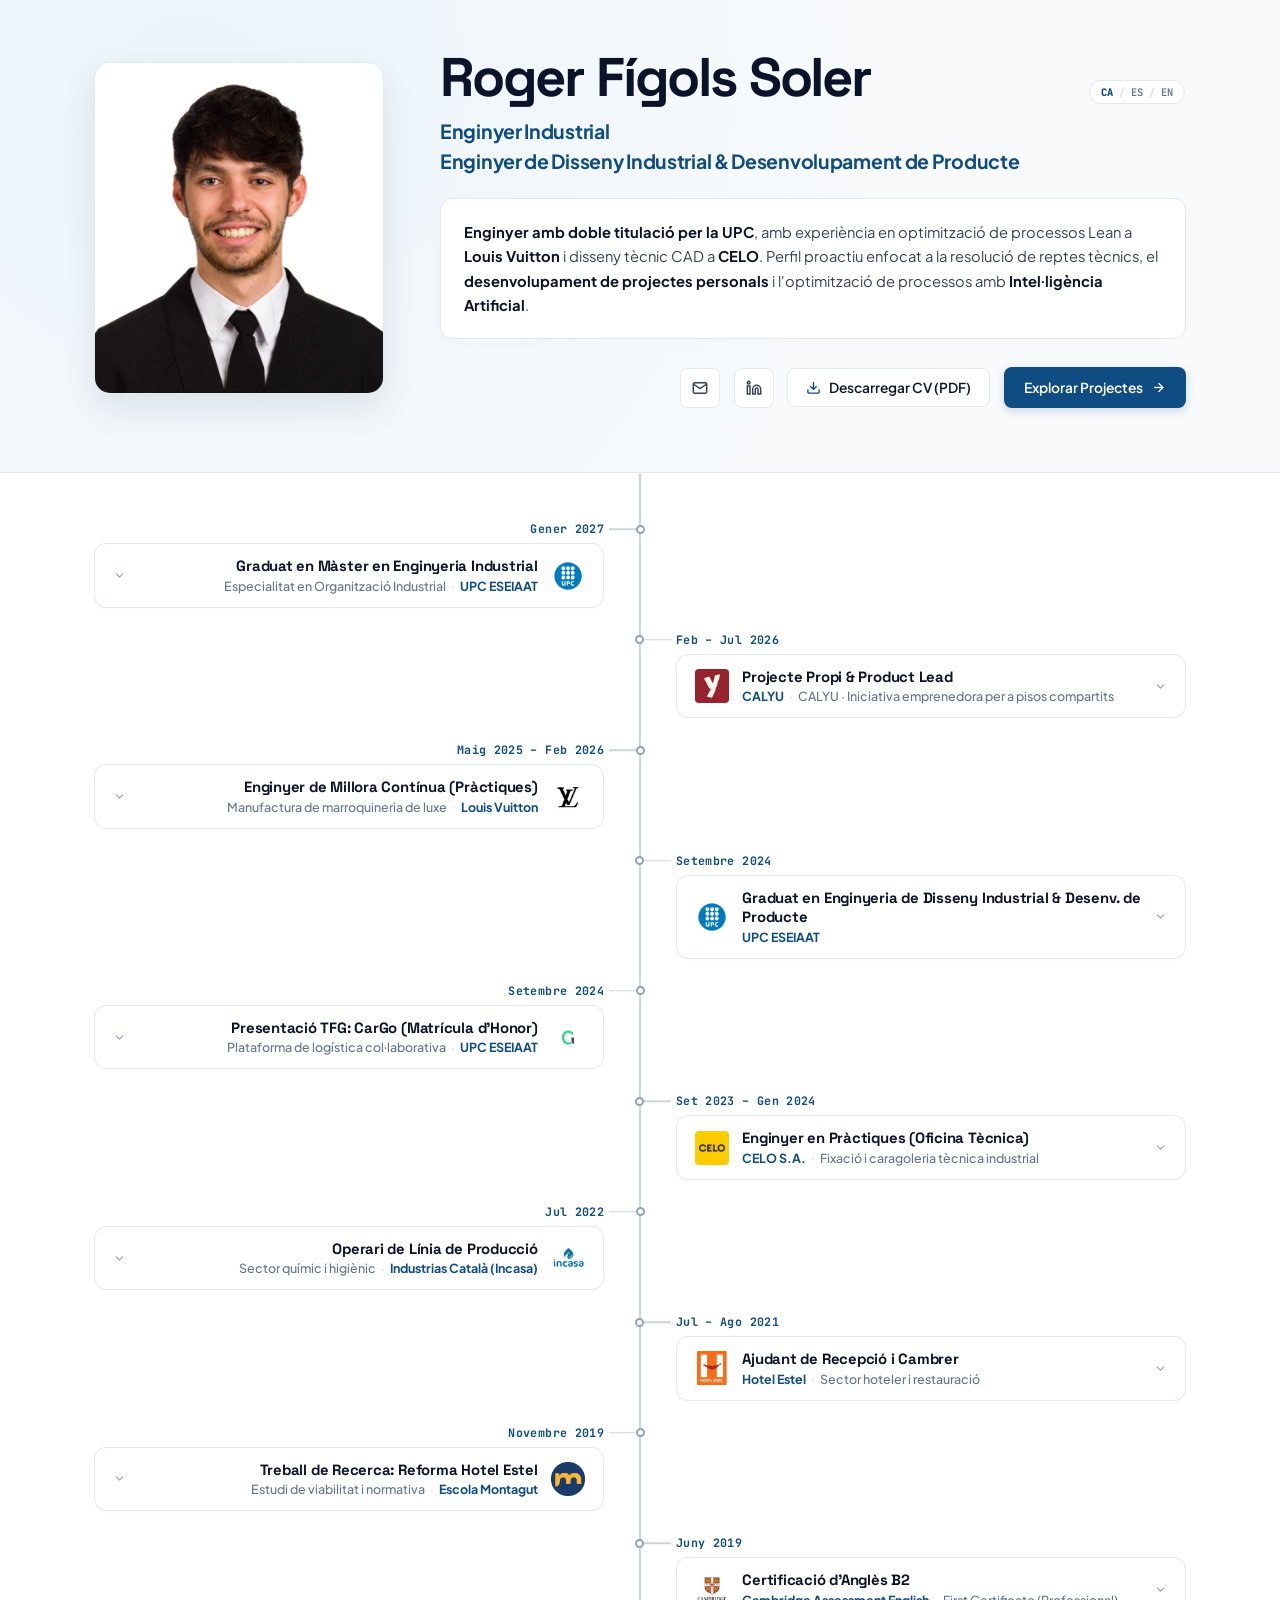
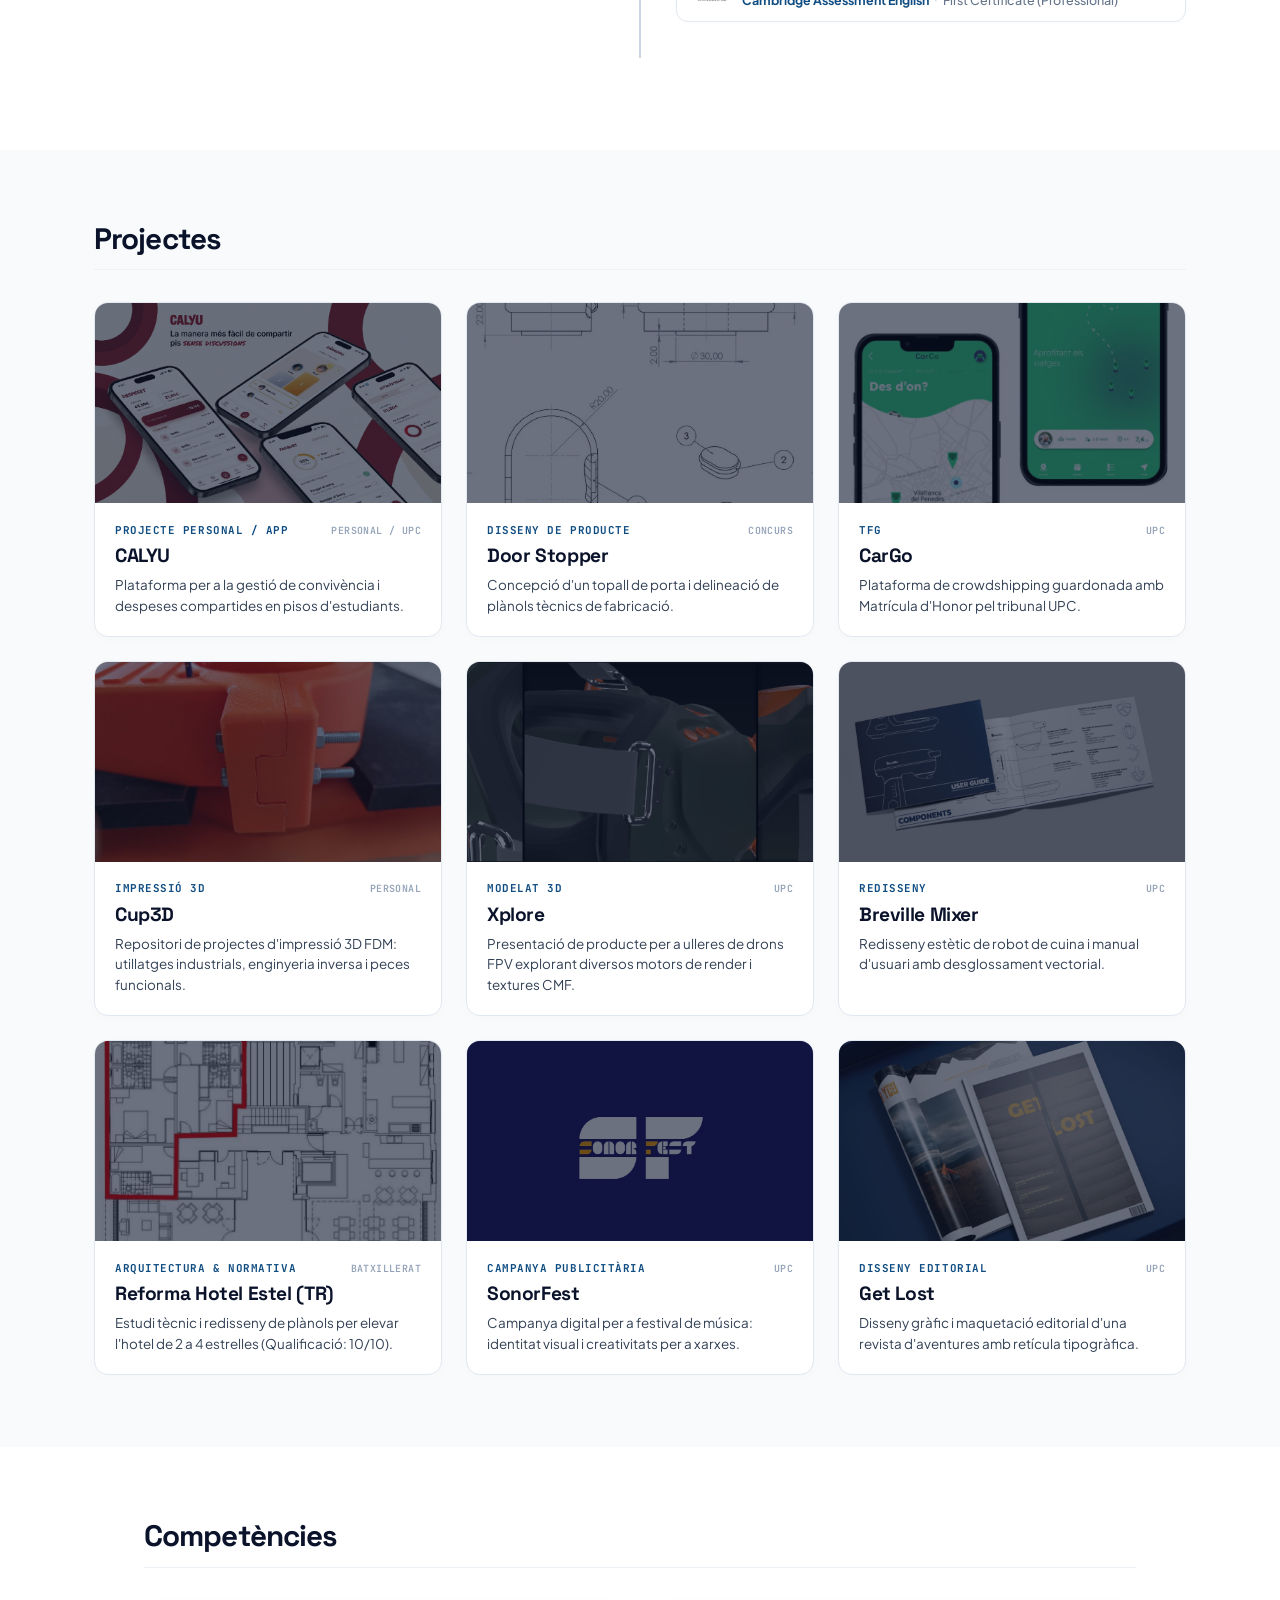
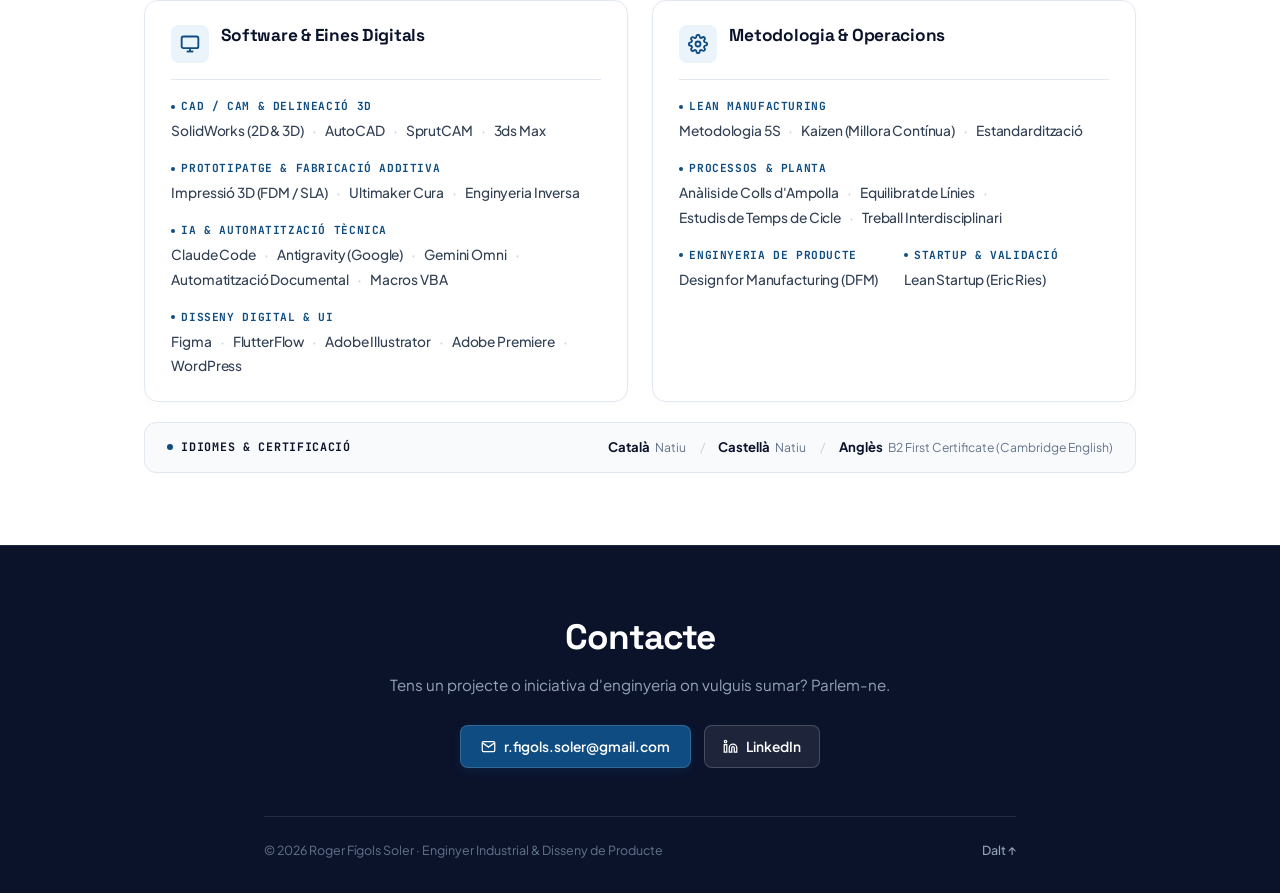
==== commit 02c24d9b: "Update portfolio: Calyu as personal project, Louis Vuitton as top work experience, updated CV PDFs" ====
--- a/index.html
+++ b/index.html
@@ -50,7 +50,7 @@
           
           <div class="hero-summary">
             <p data-i18n="hero_bio">
-              <strong>Enginyer amb doble titulació per la UPC</strong>, amb experiència en optimització de processos Lean a <strong>Louis Vuitton</strong>, tècnic CAD a <strong>CELO</strong> i desenvolupament de producte a <strong>CALYU</strong>. Treballo especialment bé per projectes i m'agrada optimitzar processos amb <strong>Intel·ligència Artificial</strong>.
+              <strong>Enginyer amb doble titulació per la UPC</strong>, amb experiència en optimització de processos Lean a <strong>Louis Vuitton</strong> i disseny tècnic CAD a <strong>CELO</strong>. Perfil proactiu enfocat a la resolució de reptes tècnics, el <strong>desenvolupament de projectes personals</strong> i l'optimització de processos amb <strong>Intel·ligència Artificial</strong>.
             </p>
           </div>
 
@@ -123,15 +123,15 @@
                 <img src="assets/logo_calyu.png" alt="CALYU" class="card-logo-img">
               </div>
               <div class="timeline-header-text">
-                <h3 class="timeline-role" data-i18n="t2_role">Co-Fundador &amp; Cap de Producte</h3>
-                <div class="timeline-place"><span class="entity-name">CALYU</span><span class="sub-sep">·</span><span class="sub-desc" data-i18n="t2_sub">Startup de gestió per a pisos compartits</span></div>
+                <h3 class="timeline-role" data-i18n="t2_role">Projecte Propi &amp; Product Lead</h3>
+                <div class="timeline-place"><span class="entity-name">CALYU</span><span class="sub-sep">·</span><span class="sub-desc" data-i18n="t2_sub">CALYU · Iniciativa emprenedora per a pisos compartits</span></div>
               </div>
               <svg class="timeline-caret" width="14" height="14" viewBox="0 0 24 24" fill="none" stroke="currentColor" stroke-width="2.2" stroke-linecap="round" stroke-linejoin="round"><polyline points="6 9 12 15 18 9"></polyline></svg>
             </div>
 
             <div class="timeline-drawer">
               <ul class="detail-list" data-i18n="t2_drawer">
-                <li><strong>Ubicació &amp; Entorn</strong>: Terrassa (Model Híbrid). Projecte incubat al prestigiós programa <strong>Emprèn UPC</strong> i seleccionat com a finalista per presentar al <strong>Demo Day Santander X Explorer UPC</strong>.</li>
+                <li><strong>Tipus d'iniciativa</strong>: Projecte personal / emprenedor desenvolupat a Terrassa (Model Híbrid). Incubador al programa <strong>Emprèn UPC</strong> i seleccionat com a finalista per presentar al <strong>Demo Day Santander X Explorer UPC</strong>.</li>
                 <li><strong>Desenvolupament integral de producte</strong>: Definició de l'arquitectura de funcionalitats, fluxos d'usuari per a despeses compartides, tasques domèstiques i gamificació (iOS i Android).</li>
                 <li><strong>Metodologia Lean Startup (Eric Ries)</strong>: Validació àgil mitjançant el bucle <em>Construir-Mesurar-Aprendre</em>, testeig continu d'usabilitat i llançament amb més de 100 <em>early adopters</em>.</li>
               </ul>
@@ -360,7 +360,7 @@
           </div>
           <div class="project-body">
             <div class="project-header-meta">
-              <span class="project-category" data-i18n="p1_cat">Startup / TFM</span>
+              <span class="project-category" data-i18n="p1_cat">Projecte Personal / App</span>
               <span class="project-origin" data-i18n="p1_origin">Personal / UPC</span>
             </div>
             <h3 class="project-title">CALYU</h3>
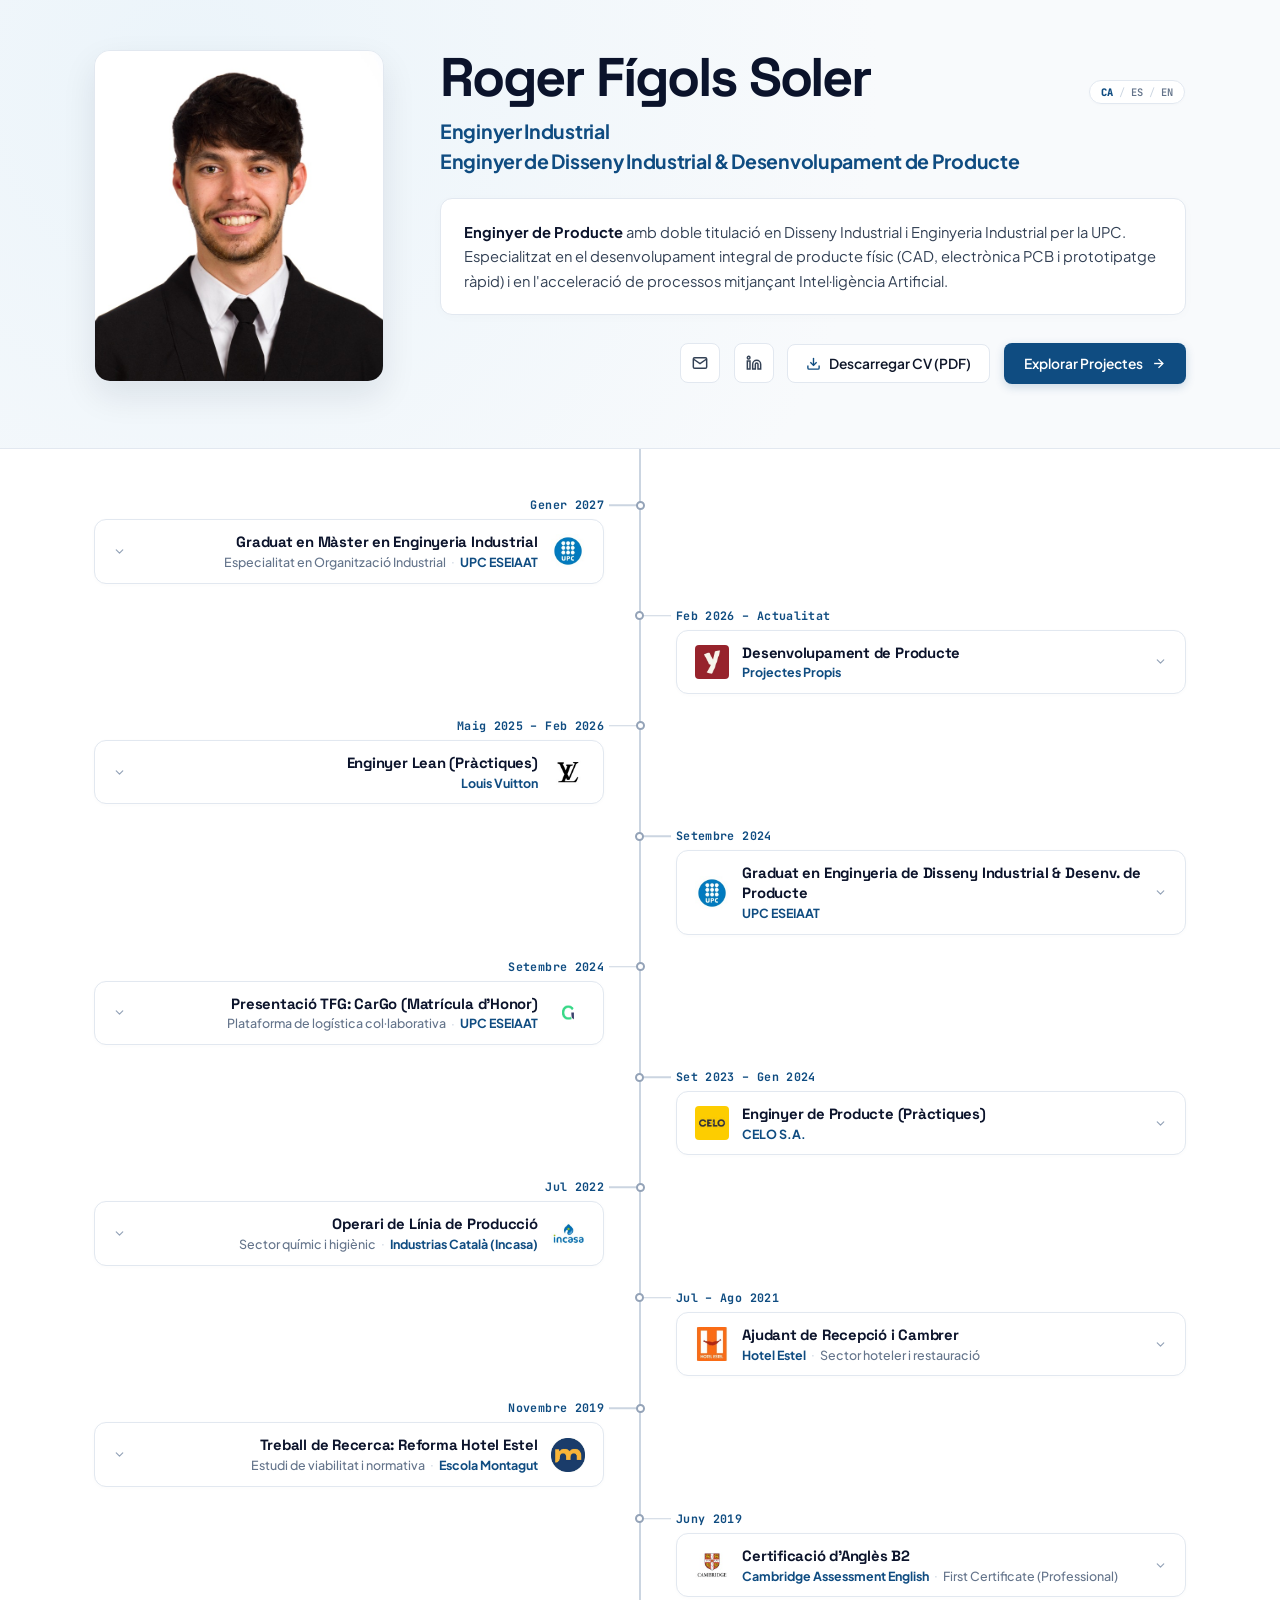
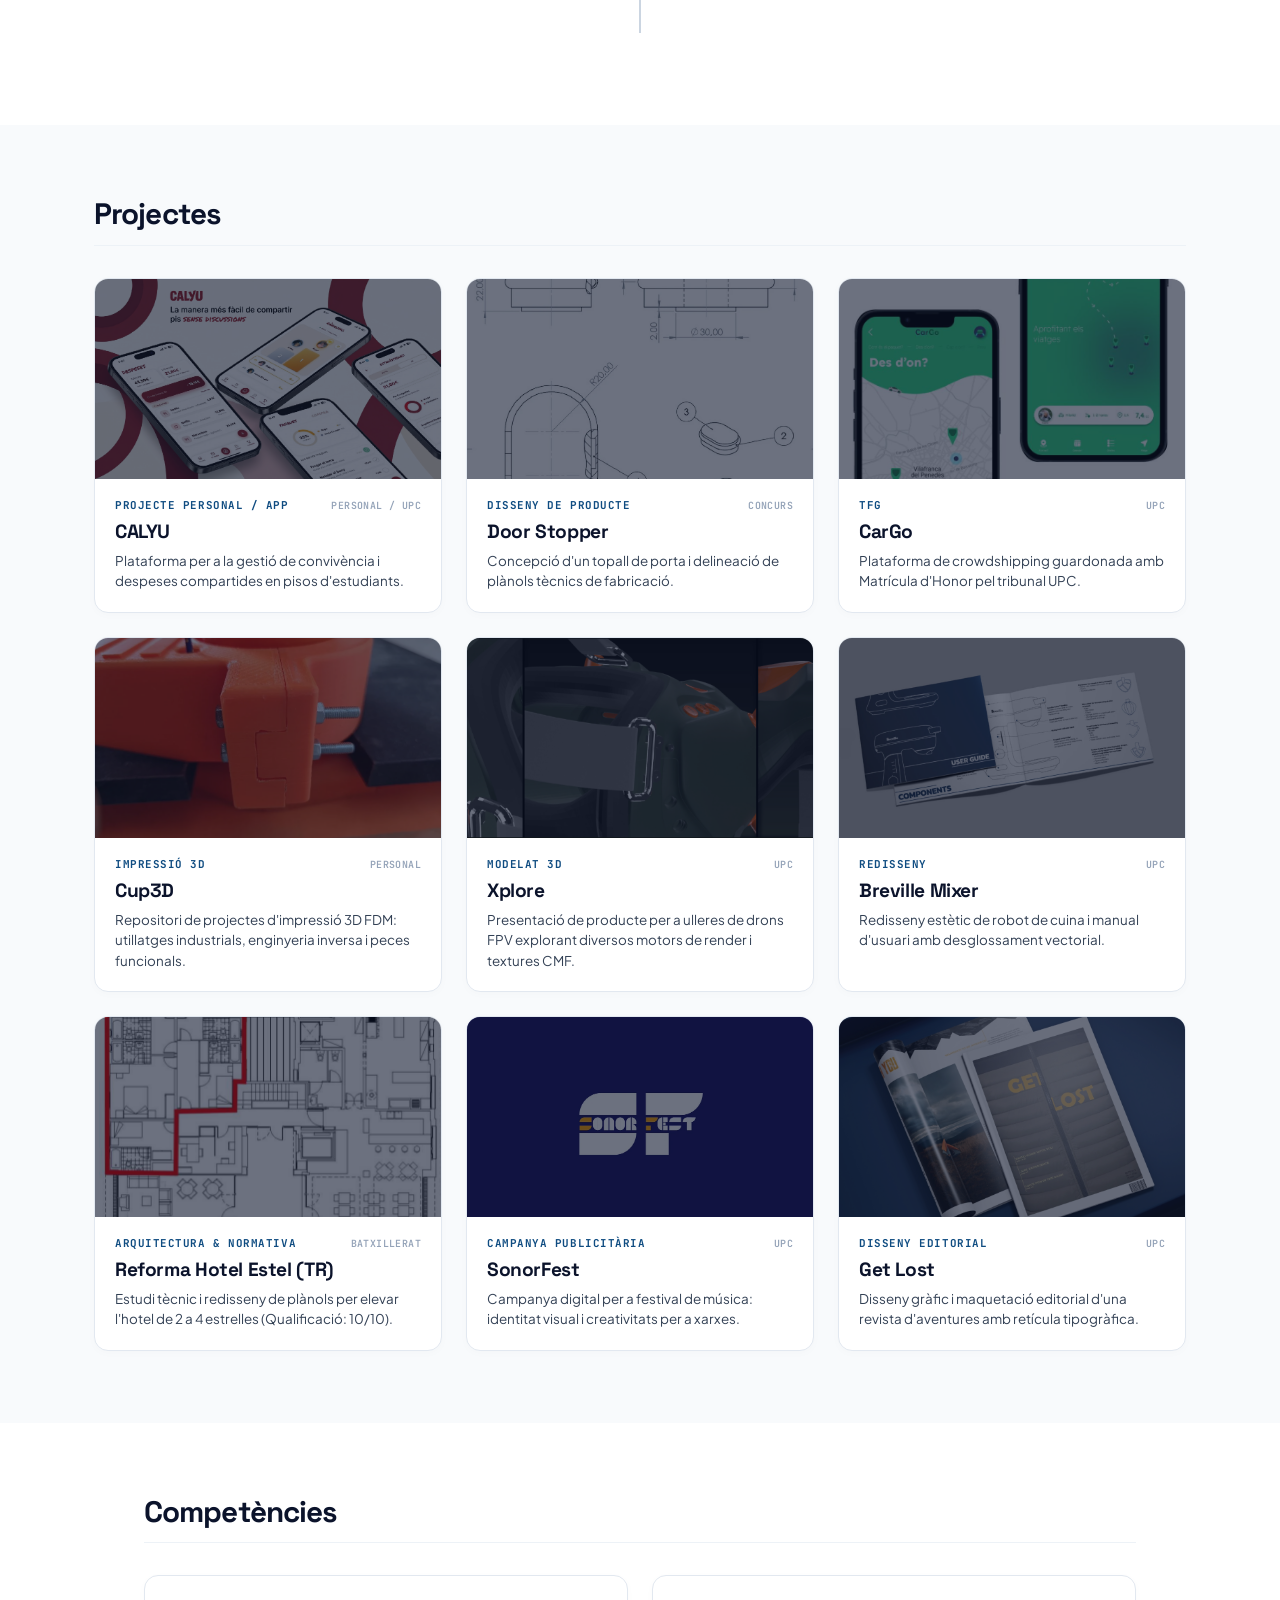
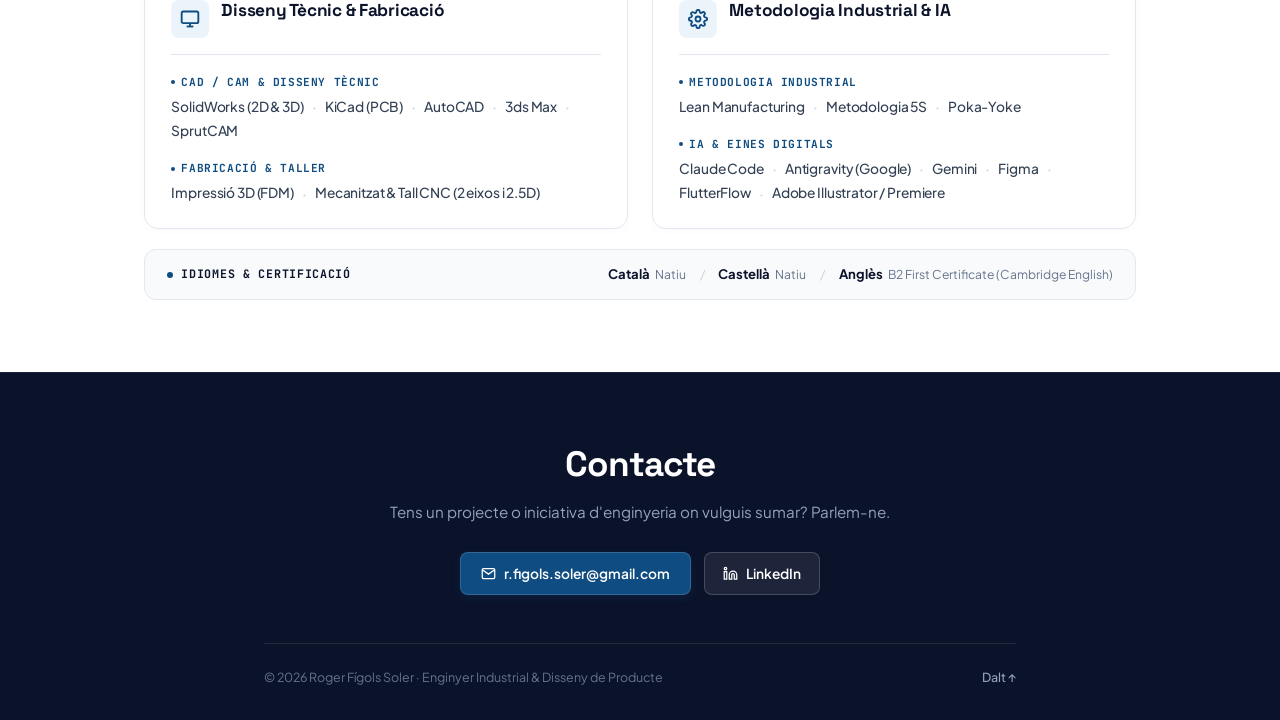
==== commit 80780633: "Sincronitzar web amb CV: modal de descàrrega net sense subtítols, competències idèntiques al CV i tr" ====
--- a/index.html
+++ b/index.html
@@ -50,7 +50,7 @@
           
           <div class="hero-summary">
             <p data-i18n="hero_bio">
-              <strong>Enginyer amb doble titulació per la UPC</strong>, amb experiència en optimització de processos Lean a <strong>Louis Vuitton</strong> i disseny tècnic CAD a <strong>CELO</strong>. Perfil proactiu enfocat a la resolució de reptes tècnics, el <strong>desenvolupament de projectes personals</strong> i l'optimització de processos amb <strong>Intel·ligència Artificial</strong>.
+              <strong>Enginyer de Producte</strong> amb doble titulació en Disseny Industrial i Enginyeria Industrial per la UPC. Especialitzat en el desenvolupament integral de producte físic (CAD, electrònica PCB i prototipatge ràpid) i en l'acceleració de processos mitjançant Intel·ligència Artificial.
             </p>
           </div>
 
@@ -113,33 +113,28 @@
           </div>
         </div>
 
-        <!-- ITEM 2: CALYU (RIGHT CARD) -->
+        <!-- ITEM 2: DESENVOLUPAMENT DE PRODUCTE · PROJECTES PROPIS (RIGHT CARD) -->
         <div class="timeline-item item-right" data-category="feina">
           <div class="timeline-dot"></div>
-          <div class="timeline-date-above" data-i18n="t2_date">Feb – Jul 2026</div>
+          <div class="timeline-date-above" data-i18n="t2_date">Feb 2026 – Actualitat</div>
           <div class="timeline-card" onclick="toggleTimeline(this)">
             <div class="timeline-card-header card-header-right">
               <div class="card-logo-wrap">
-                <img src="assets/logo_calyu.png" alt="CALYU" class="card-logo-img">
-              </div>
-              <div class="timeline-header-text">
-                <h3 class="timeline-role" data-i18n="t2_role">Projecte Propi &amp; Product Lead</h3>
-                <div class="timeline-place"><span class="entity-name">CALYU</span><span class="sub-sep">·</span><span class="sub-desc" data-i18n="t2_sub">CALYU · Iniciativa emprenedora per a pisos compartits</span></div>
+                <img src="assets/logo_calyu.png" alt="Projectes Propis" class="card-logo-img">
+              </div>
+              <div class="timeline-header-text">
+                <h3 class="timeline-role" data-i18n="t2_role">Desenvolupament de Producte</h3>
+                <div class="timeline-place"><span class="entity-name" data-i18n="t2_company">Projectes Propis</span></div>
               </div>
               <svg class="timeline-caret" width="14" height="14" viewBox="0 0 24 24" fill="none" stroke="currentColor" stroke-width="2.2" stroke-linecap="round" stroke-linejoin="round"><polyline points="6 9 12 15 18 9"></polyline></svg>
             </div>
 
             <div class="timeline-drawer">
               <ul class="detail-list" data-i18n="t2_drawer">
-                <li><strong>Tipus d'iniciativa</strong>: Projecte personal / emprenedor desenvolupat a Terrassa (Model Híbrid). Incubador al programa <strong>Emprèn UPC</strong> i seleccionat com a finalista per presentar al <strong>Demo Day Santander X Explorer UPC</strong>.</li>
-                <li><strong>Desenvolupament integral de producte</strong>: Definició de l'arquitectura de funcionalitats, fluxos d'usuari per a despeses compartides, tasques domèstiques i gamificació (iOS i Android).</li>
-                <li><strong>Metodologia Lean Startup (Eric Ries)</strong>: Validació àgil mitjançant el bucle <em>Construir-Mesurar-Aprendre</em>, testeig continu d'usabilitat i llançament amb més de 100 <em>early adopters</em>.</li>
+                <li><strong>Quicklap</strong>: Desenvolupament d'un dispositiu de control per a simulació de conducció: disseny integral des del modelat CAD fins a la placa electrònica (PCB) i prototipatge 3D.</li>
+                <li><strong>Automatització de processos amb IA</strong>: Desenvolupament i integració de fluxos de treball automatitzats amb IA per a empreses.</li>
+                <li><strong>CALYU</strong>: Concepció i desenvolupament d'una aplicació mòbil per a la convivència en pisos compartits, impulsada amb el suport del programa Emprèn UPC.</li>
               </ul>
-              <div class="timeline-actions">
-                <a href="https://calyu.app" target="_blank" class="link-btn-text">
-                  <span data-i18n="visit_calyu_app">Visitar calyu.app ↗</span>
-                </a>
-              </div>
             </div>
           </div>
         </div>
@@ -152,8 +147,8 @@
             <div class="timeline-card-header card-header-left">
               <svg class="timeline-caret" width="14" height="14" viewBox="0 0 24 24" fill="none" stroke="currentColor" stroke-width="2.2" stroke-linecap="round" stroke-linejoin="round"><polyline points="6 9 12 15 18 9"></polyline></svg>
               <div class="timeline-header-text">
-                <h3 class="timeline-role" data-i18n="t3_role">Enginyer de Millora Contínua (Pràctiques)</h3>
-                <div class="timeline-place"><span class="sub-desc" data-i18n="t3_sub">Manufactura de marroquineria de luxe</span><span class="sub-sep">·</span><span class="entity-name">Louis Vuitton</span></div>
+                <h3 class="timeline-role" data-i18n="t3_role">Enginyer Lean (Pràctiques)</h3>
+                <div class="timeline-place"><span class="entity-name">Louis Vuitton</span></div>
               </div>
               <div class="card-logo-wrap">
                 <img src="assets/logo_lv.png" alt="Louis Vuitton" class="card-logo-img">
@@ -162,11 +157,10 @@
 
             <div class="timeline-drawer">
               <ul class="detail-list" data-i18n="t3_drawer">
-                <li><strong>Ubicació</strong>: Santa Perpètua de Mogoda · Planta de manufactura artesanal d'alta gamma de marroquineria.</li>
-                <li><strong>Metodologies Lean Manufacturing &amp; 5S</strong>: Implementació pràctica d'eines d'estandardització, ordre i eficiència operativa directament a línia de manufactura.</li>
-                <li><strong>Automatització de processos &amp; IA (Iniciativa pròpia)</strong>: Desenvolupament en paral·lel d'una eina interna basada en <strong>macros i IA</strong> per generar documentació tècnica recurrent amb un sol clic, <strong>reduint el temps de dedicació en un 75% (un procés x4 més ràpid)</strong>.</li>
-                <li><strong>Optimització de processos &amp; Temps de cicle</strong>: Anàlisi de colls d'ampolla i desaprofitaments per elevar la productivitat respectant els exigents estàndards artesanals.</li>
-                <li><strong>Treball interdisciplinari &amp; Planta</strong>: Coordinació transversal diària amb els departaments de producció, manteniment, control de qualitat i operaris de línia.</li>
+                <li><strong>Metodologies Lean Manufacturing &amp; 5S</strong>: Implementació pràctica d'eines d'organització, estandardització i eficiència operativa directament a línia de producció.</li>
+                <li><strong>Optimització de processos</strong>: Anàlisi de colls d'ampolla i desaprofitaments per elevar la productivitat respectant els estàndards de luxe artesanal.</li>
+                <li><strong>Treball interdisciplinari</strong>: Coordinació transversal diària amb els equips de producció, manteniment, control de qualitat i operaris de línia per aplicar millores operatives duradores.</li>
+                <li><strong>Automatització de processos &amp; IA (Iniciativa pròpia)</strong>: Desenvolupament en paral·lel d'una eina basada en macros i IA per generar documentació tècnica recurrent amb un sol clic, reduint el temps dedicat a la tasca en un 75%.</li>
               </ul>
             </div>
           </div>
@@ -229,17 +223,16 @@
                 <img src="assets/logo_celo.png" alt="CELO" class="card-logo-img">
               </div>
               <div class="timeline-header-text">
-                <h3 class="timeline-role" data-i18n="t6_role">Enginyer en Pràctiques (Oficina Tècnica)</h3>
-                <div class="timeline-place"><span class="entity-name">CELO S.A.</span><span class="sub-sep">·</span><span class="sub-desc" data-i18n="t6_sub">Fixació i caragoleria tècnica industrial</span></div>
+                <h3 class="timeline-role" data-i18n="t6_role">Enginyer de Producte (Pràctiques)</h3>
+                <div class="timeline-place"><span class="entity-name">CELO S.A.</span></div>
               </div>
               <svg class="timeline-caret" width="14" height="14" viewBox="0 0 24 24" fill="none" stroke="currentColor" stroke-width="2.2" stroke-linecap="round" stroke-linejoin="round"><polyline points="6 9 12 15 18 9"></polyline></svg>
             </div>
 
             <div class="timeline-drawer">
               <ul class="detail-list" data-i18n="t6_drawer">
-                <li><strong>Ubicació</strong>: Castellar del Vallès · Planta industrial especialitzada en sistemes de caragoleria tècnica i estampació.</li>
-                <li><strong>Modelat 3D &amp; Delineació CAD</strong>: Generació, revisió i optimització de plànols tècnics de fabricació mitjançant <strong>SolidWorks</strong>, aplicant toleràncies geomètriques i criteris de mecanitzat.</li>
-                <li><strong>Enllaç tècnic amb producció</strong>: Comunicació diària amb els equips de manufactura per adaptar els dissenys als requeriments de maquinària i resoldre incidències tècniques.</li>
+                <li><strong>Modelat 3D &amp; Delineació CAD</strong>: Generació, revisió i optimització de plànols tècnics de fabricació mitjançant SolidWorks.</li>
+                <li><strong>Enllaç tècnic &amp; Processos</strong>: Comunicació directa amb equips de processos i oficina tècnica per adaptar els dissenys als requeriments de producció i necessitat de client.</li>
               </ul>
             </div>
           </div>
@@ -353,7 +346,7 @@
       <div class="projects-grid">
 
         <!-- P1: CALYU -->
-        <a href="https://calyu.app" target="_blank" rel="noopener" class="project-card">
+        <div class="project-card project-card-static">
           <div class="project-thumb-wrap">
             <img src="assets/project_calyu.png" alt="CALYU" class="project-thumb-img">
             <div class="project-thumb-overlay"></div>
@@ -366,10 +359,10 @@
             <h3 class="project-title">CALYU</h3>
             <p class="project-text" data-i18n="p1_desc">Plataforma per a la gestió de convivència i despeses compartides en pisos d'estudiants.</p>
           </div>
-        </a>
+        </div>
 
         <!-- P2: DOOR STOPPER -->
-        <a href="https://www.behance.net/gallery/217853839/Door-Stopper" target="_blank" rel="noopener" class="project-card">
+        <div class="project-card project-card-static">
           <div class="project-thumb-wrap" style="background:#FFFFFF;">
             <img src="assets/project_doorstopper.png" alt="Door Stopper" class="project-thumb-img">
             <div class="project-thumb-overlay"></div>
@@ -382,7 +375,7 @@
             <h3 class="project-title">Door Stopper</h3>
             <p class="project-text" data-i18n="p2_desc">Concepció d'un topall de porta i delineació de plànols tècnics de fabricació.</p>
           </div>
-        </a>
+        </div>
 
         <!-- P3: CARGO -->
         <div class="project-card project-card-static">
@@ -401,7 +394,7 @@
         </div>
 
         <!-- P4: CUP3D -->
-        <a href="https://cup3d.com" target="_blank" rel="noopener" class="project-card">
+        <div class="project-card project-card-static">
           <div class="project-thumb-wrap">
             <img src="assets/project_cup3d.png" alt="Cup3D" class="project-thumb-img">
             <div class="project-thumb-overlay"></div>
@@ -414,10 +407,10 @@
             <h3 class="project-title">Cup3D</h3>
             <p class="project-text" data-i18n="p4_desc">Repositori de projectes d'impressió 3D FDM: utillatges industrials, enginyeria inversa i peces funcionals.</p>
           </div>
-        </a>
+        </div>
 
         <!-- P5: XPLORE -->
-        <a href="https://www.behance.net/gallery/167980509/XPLORE-Capture-your-adventures" target="_blank" rel="noopener" class="project-card">
+        <div class="project-card project-card-static">
           <div class="project-thumb-wrap">
             <img src="assets/project_xplore.png" alt="Xplore" class="project-thumb-img">
             <div class="project-thumb-overlay"></div>
@@ -430,10 +423,10 @@
             <h3 class="project-title">Xplore</h3>
             <p class="project-text" data-i18n="p5_desc">Presentació de producte per a ulleres de drons FPV explorant diversos motors de render i textures CMF.</p>
           </div>
-        </a>
+        </div>
 
         <!-- P6: BREVILLE MIXER -->
-        <a href="https://www.behance.net/gallery/157330047/BREVILLE-REDESIGN" target="_blank" rel="noopener" class="project-card">
+        <div class="project-card project-card-static">
           <div class="project-thumb-wrap">
             <img src="assets/project_breville.png" alt="Breville Mixer" class="project-thumb-img">
             <div class="project-thumb-overlay"></div>
@@ -446,7 +439,7 @@
             <h3 class="project-title">Breville Mixer</h3>
             <p class="project-text" data-i18n="p6_desc">Redisseny estètic de robot de cuina i manual d'usuari amb desglossament vectorial.</p>
           </div>
-        </a>
+        </div>
 
         <!-- P7: REFORMA HOTEL ESTEL (TR) -->
         <div class="project-card project-card-static">
@@ -465,7 +458,7 @@
         </div>
 
         <!-- P8: SONORFEST -->
-        <a href="https://www.behance.net/gallery/155291151/SonorFest-Campanya-publicitaria-online" target="_blank" rel="noopener" class="project-card">
+        <div class="project-card project-card-static">
           <div class="project-thumb-wrap">
             <img src="assets/project_sonorfest.png" alt="SonorFest" class="project-thumb-img">
             <div class="project-thumb-overlay"></div>
@@ -478,10 +471,10 @@
             <h3 class="project-title">SonorFest</h3>
             <p class="project-text" data-i18n="p8_desc">Campanya digital per a festival de música: identitat visual i creativitats per a xarxes.</p>
           </div>
-        </a>
+        </div>
 
         <!-- P9: GET LOST -->
-        <a href="https://www.behance.net/gallery/154302907/PROJECTE-GET-LOST" target="_blank" rel="noopener" class="project-card">
+        <div class="project-card project-card-static">
           <div class="project-thumb-wrap">
             <img src="assets/project_getlost.jpg" alt="Get Lost" class="project-thumb-img">
             <div class="project-thumb-overlay"></div>
@@ -494,7 +487,7 @@
             <h3 class="project-title">Get Lost</h3>
             <p class="project-text" data-i18n="p9_desc">Disseny gràfic i maquetació editorial d'una revista d'aventures amb retícula tipogràfica.</p>
           </div>
-        </a>
+        </div>
 
       </div>
 
@@ -509,133 +502,88 @@
         <h2 class="section-heading" data-i18n="skills_heading">Competències</h2>
       </div>
 
-      <!-- Option 3: Two Major Columns (Software & Eines vs Metodologia & Operacions) -->
+      <!-- Two Balanced Panels: CAD, Fabricació & Metodologia, IA -->
       <div class="skills-dual-grid">
 
-        <!-- PANEL 1: SOFTWARE & EINES DIGITALS -->
+        <!-- PANEL 1: DISSENY TÈCNIC & FABRICACIÓ -->
         <div class="skills-panel">
           <div class="skills-panel-header">
             <div class="skills-panel-icon">
               <svg viewBox="0 0 24 24" fill="none" stroke="currentColor" stroke-width="2.2"><rect x="2" y="3" width="20" height="14" rx="2"/><line x1="8" y1="21" x2="16" y2="21"/><line x1="12" y1="17" x2="12" y2="21"/></svg>
             </div>
             <div>
-              <h3 class="skills-panel-title" data-i18n="sk_panel1_title">Software &amp; Eines Digitals</h3>
+              <h3 class="skills-panel-title" data-i18n="sk_panel1_title">Disseny Tècnic &amp; Fabricació</h3>
             </div>
           </div>
 
           <div class="skills-spec-rows">
-            <!-- Row 1.1 -->
+            <!-- Row 1.1: CAD / CAM & Disseny Tècnic -->
             <div class="skills-spec-row">
-              <div class="spec-label" data-i18n="sk_row1_1_title">CAD / CAM &amp; Delineació 3D</div>
+              <div class="spec-label" data-i18n="sk_row1_1_title">CAD / CAM &amp; Disseny Tècnic</div>
               <div class="spec-list">
                 <span class="spec-item">SolidWorks (2D &amp; 3D)</span>
                 <span class="spec-sep">·</span>
+                <span class="spec-item">KiCad (PCB)</span>
+                <span class="spec-sep">·</span>
                 <span class="spec-item">AutoCAD</span>
                 <span class="spec-sep">·</span>
+                <span class="spec-item">3ds Max</span>
+                <span class="spec-sep">·</span>
                 <span class="spec-item">SprutCAM</span>
-                <span class="spec-sep">·</span>
-                <span class="spec-item">3ds Max</span>
-              </div>
-            </div>
-
-            <!-- Row 1.2 -->
+              </div>
+            </div>
+
+            <!-- Row 1.2: Fabricació & Taller -->
             <div class="skills-spec-row">
-              <div class="spec-label" data-i18n="sk_row1_2_title">Prototipatge &amp; Fabricació Additiva</div>
+              <div class="spec-label" data-i18n="sk_row1_2_title">Fabricació &amp; Taller</div>
               <div class="spec-list">
-                <span class="spec-item" data-i18n="sk_item_3dprint">Impressió 3D (FDM / SLA)</span>
-                <span class="spec-sep">·</span>
-                <span class="spec-item">Ultimaker Cura</span>
-                <span class="spec-sep">·</span>
-                <span class="spec-item" data-i18n="sk_item_reverse_eng">Enginyeria Inversa</span>
-              </div>
-            </div>
-
-            <!-- Row 1.3 -->
-            <div class="skills-spec-row">
-              <div class="spec-label" data-i18n="sk_row1_3_title">IA &amp; Automatització Tècnica</div>
-              <div class="spec-list">
-                <span class="spec-item">Claude Code</span>
-                <span class="spec-sep">·</span>
-                <span class="spec-item">Antigravity (Google)</span>
-                <span class="spec-sep">·</span>
-                <span class="spec-item">Gemini Omni</span>
-                <span class="spec-sep">·</span>
-                <span class="spec-item" data-i18n="sk_item_doc_auto">Automatització Documental</span>
-                <span class="spec-sep">·</span>
-                <span class="spec-item">Macros VBA</span>
-              </div>
-            </div>
-
-            <!-- Row 1.4 -->
-            <div class="skills-spec-row">
-              <div class="spec-label" data-i18n="sk_row1_4_title">Disseny Digital &amp; UI</div>
-              <div class="spec-list">
-                <span class="spec-item">Figma</span>
-                <span class="spec-sep">·</span>
-                <span class="spec-item">FlutterFlow</span>
-                <span class="spec-sep">·</span>
-                <span class="spec-item">Adobe Illustrator</span>
-                <span class="spec-sep">·</span>
-                <span class="spec-item">Adobe Premiere</span>
-                <span class="spec-sep">·</span>
-                <span class="spec-item">WordPress</span>
-              </div>
-            </div>
-          </div>
-        </div>
-
-        <!-- PANEL 2: METODOLOGIA & OPERACIONS -->
+                <span class="spec-item" data-i18n="sk_item_3dprint">Impressió 3D (FDM)</span>
+                <span class="spec-sep">·</span>
+                <span class="spec-item" data-i18n="sk_item_cnc">Mecanitzat &amp; Tall CNC (2 eixos i 2.5D)</span>
+              </div>
+            </div>
+          </div>
+        </div>
+
+        <!-- PANEL 2: METODOLOGIA INDUSTRIAL & IA -->
         <div class="skills-panel">
           <div class="skills-panel-header">
             <div class="skills-panel-icon">
               <svg viewBox="0 0 24 24" fill="none" stroke="currentColor" stroke-width="2.2"><circle cx="12" cy="12" r="3"/><path d="M19.4 15a1.65 1.65 0 0 0 .33 1.82l.06.06a2 2 0 0 1 0 2.83 2 2 0 0 1-2.83 0l-.06-.06a1.65 1.65 0 0 0-1.82-.33 1.65 1.65 0 0 0-1 1.51V21a2 2 0 0 1-2 2 2 2 0 0 1-2-2v-.09A1.65 1.65 0 0 0 9 19.4a1.65 1.65 0 0 0-1.82.33l-.06.06a2 2 0 0 1-2.83 0 2 2 0 0 1 0-2.83l.06-.06a1.65 1.65 0 0 0 .33-1.82 1.65 1.65 0 0 0-1.51-1H3a2 2 0 0 1-2-2 2 2 0 0 1 2-2h.09A1.65 1.65 0 0 0 4.6 9a1.65 1.65 0 0 0-.33-1.82l-.06-.06a2 2 0 0 1 0-2.83 2 2 0 0 1 2.83 0l.06.06a1.65 1.65 0 0 0 1.82.33H9a1.65 1.65 0 0 0 1-1.51V3a2 2 0 0 1 2-2 2 2 0 0 1 2 2v.09a1.65 1.65 0 0 0 1 1.51 1.65 1.65 0 0 0 1.82-.33l.06-.06a2 2 0 0 1 2.83 0 2 2 0 0 1 0 2.83l-.06.06a1.65 1.65 0 0 0-.33 1.82V9a1.65 1.65 0 0 0 1.51 1H21a2 2 0 0 1 2 2 2 2 0 0 1-2 2h-.09a1.65 1.65 0 0 0-1.51 1z"/></svg>
             </div>
             <div>
-              <h3 class="skills-panel-title" data-i18n="sk_panel2_title">Metodologia &amp; Operacions</h3>
+              <h3 class="skills-panel-title" data-i18n="sk_panel2_title">Metodologia Industrial &amp; IA</h3>
             </div>
           </div>
 
           <div class="skills-spec-rows">
-            <!-- Row 2.1 -->
+            <!-- Row 2.1: Metodologia Industrial -->
             <div class="skills-spec-row">
-              <div class="spec-label" data-i18n="sk_row2_1_title">Lean Manufacturing</div>
+              <div class="spec-label" data-i18n="sk_row2_1_title">Metodologia Industrial</div>
               <div class="spec-list">
+                <span class="spec-item">Lean Manufacturing</span>
+                <span class="spec-sep">·</span>
                 <span class="spec-item">Metodologia 5S</span>
                 <span class="spec-sep">·</span>
-                <span class="spec-item" data-i18n="sk_item_kaizen">Kaizen (Millora Contínua)</span>
-                <span class="spec-sep">·</span>
-                <span class="spec-item" data-i18n="sk_item_std">Estandardització</span>
-              </div>
-            </div>
-
-            <!-- Row 2.2 -->
+                <span class="spec-item">Poka-Yoke</span>
+              </div>
+            </div>
+
+            <!-- Row 2.2: IA & Eines Digitals -->
             <div class="skills-spec-row">
-              <div class="spec-label" data-i18n="sk_row2_2_title">Processos &amp; Planta</div>
+              <div class="spec-label" data-i18n="sk_row2_2_title">IA &amp; Eines Digitals</div>
               <div class="spec-list">
-                <span class="spec-item" data-i18n="sk_item_bottleneck">Anàlisi de Colls d'Ampolla</span>
-                <span class="spec-sep">·</span>
-                <span class="spec-item" data-i18n="sk_item_line_bal">Equilibrat de Línies</span>
-                <span class="spec-sep">·</span>
-                <span class="spec-item" data-i18n="sk_item_cycle_time">Estudis de Temps de Cicle</span>
-                <span class="spec-sep">·</span>
-                <span class="spec-item" data-i18n="sk_item_cross_team">Treball Interdisciplinari</span>
-              </div>
-            </div>
-
-            <!-- Rows 2.3 & 2.4: Side by Side mini-grid to perfectly balance vertical space -->
-            <div class="skills-spec-split">
-              <div class="skills-spec-row">
-                <div class="spec-label" data-i18n="sk_row2_3_title">Enginyeria de Producte</div>
-                <div class="spec-list">
-                  <span class="spec-item">Design for Manufacturing (DFM)</span>
-                </div>
-              </div>
-
-              <div class="skills-spec-row">
-                <div class="spec-label" data-i18n="sk_row2_4_title">Startup &amp; Validació</div>
-                <div class="spec-list">
-                  <span class="spec-item">Lean Startup (Eric Ries)</span>
-                </div>
+                <span class="spec-item">Claude Code</span>
+                <span class="spec-sep">·</span>
+                <span class="spec-item">Antigravity (Google)</span>
+                <span class="spec-sep">·</span>
+                <span class="spec-item">Gemini</span>
+                <span class="spec-sep">·</span>
+                <span class="spec-item">Figma</span>
+                <span class="spec-sep">·</span>
+                <span class="spec-item">FlutterFlow</span>
+                <span class="spec-sep">·</span>
+                <span class="spec-item">Adobe Illustrator / Premiere</span>
               </div>
             </div>
           </div>
@@ -697,45 +645,40 @@
       <div class="modal-header">
         <div class="modal-title-row">
           <svg viewBox="0 0 24 24" fill="none" stroke="currentColor" stroke-width="2"><path d="M14 2H6a2 2 0 0 0-2 2v16a2 2 0 0 0 2 2h12a2 2 0 0 0 2-2V8z"/><polyline points="14 2 14 8 20 8"/></svg>
-          <h3 class="modal-title" data-i18n="modal_title">Descarregar CV Oficial</h3>
+          <h3 class="modal-title" data-i18n="modal_title">Descarregar CV en PDF</h3>
         </div>
         <button id="close-cv-modal" class="modal-close-btn" aria-label="Tancar">&times;</button>
       </div>
-
-      <p class="modal-subtitle" data-i18n="modal_subtitle">Format estàndard 1 pàgina A4 d'alta precisió. Tria el teu idioma:</p>
 
       <div class="modal-lang-list">
         <a href="assets/cv_ca.pdf" target="_blank" download="CV_Roger_Figols_CA.pdf" class="modal-download-row">
           <div class="modal-download-info">
             <span class="lang-flag">CA</span>
-            <div>
-              <div class="lang-title">Currículum en Català</div>
-              <div class="lang-desc">Versió original oficial (PDF 1 pàgina A4)</div>
-            </div>
-          </div>
-          <span class="download-arrow">↓</span>
+            <span class="lang-title" data-i18n="modal_btn_ca">Currículum en Català</span>
+          </div>
+          <span class="download-arrow">
+            <svg width="17" height="17" viewBox="0 0 24 24" fill="none" stroke="currentColor" stroke-width="2.2" stroke-linecap="round" stroke-linejoin="round"><line x1="12" y1="5" x2="12" y2="19"></line><polyline points="19 12 12 19 5 12"></polyline></svg>
+          </span>
         </a>
 
         <a href="assets/cv_es.pdf" target="_blank" download="CV_Roger_Figols_ES.pdf" class="modal-download-row">
           <div class="modal-download-info">
             <span class="lang-flag">ES</span>
-            <div>
-              <div class="lang-title">Currículum en Castellano</div>
-              <div class="lang-desc">Versión en español (PDF 1 página A4)</div>
-            </div>
-          </div>
-          <span class="download-arrow">↓</span>
+            <span class="lang-title" data-i18n="modal_btn_es">Currículum en Castellà</span>
+          </div>
+          <span class="download-arrow">
+            <svg width="17" height="17" viewBox="0 0 24 24" fill="none" stroke="currentColor" stroke-width="2.2" stroke-linecap="round" stroke-linejoin="round"><line x1="12" y1="5" x2="12" y2="19"></line><polyline points="19 12 12 19 5 12"></polyline></svg>
+          </span>
         </a>
 
         <a href="assets/cv_en.pdf" target="_blank" download="CV_Roger_Figols_EN.pdf" class="modal-download-row">
           <div class="modal-download-info">
             <span class="lang-flag">EN</span>
-            <div>
-              <div class="lang-title">Resume in English</div>
-              <div class="lang-desc">Professional English edition (PDF 1 page A4)</div>
-            </div>
-          </div>
-          <span class="download-arrow">↓</span>
+            <span class="lang-title" data-i18n="modal_btn_en">Currículum en Anglès</span>
+          </div>
+          <span class="download-arrow">
+            <svg width="17" height="17" viewBox="0 0 24 24" fill="none" stroke="currentColor" stroke-width="2.2" stroke-linecap="round" stroke-linejoin="round"><line x1="12" y1="5" x2="12" y2="19"></line><polyline points="19 12 12 19 5 12"></polyline></svg>
+          </span>
         </a>
       </div>
     </div>
--- a/styles.css
+++ b/styles.css
@@ -1267,7 +1267,7 @@
   display: flex;
   justify-content: space-between;
   align-items: center;
-  margin-bottom: 0.4rem;
+  margin-bottom: 1.25rem;
 }
 
 .modal-title-row {
@@ -1378,9 +1378,11 @@
 }
 
 .download-arrow {
-  font-size: 1.05rem;
   color: var(--accent);
   flex-shrink: 0;
+  display: flex;
+  align-items: center;
+  justify-content: center;
 }
 
 /* 9. RESPONSIVE / PHONE-FRIENDLY SPECIFICATIONS */
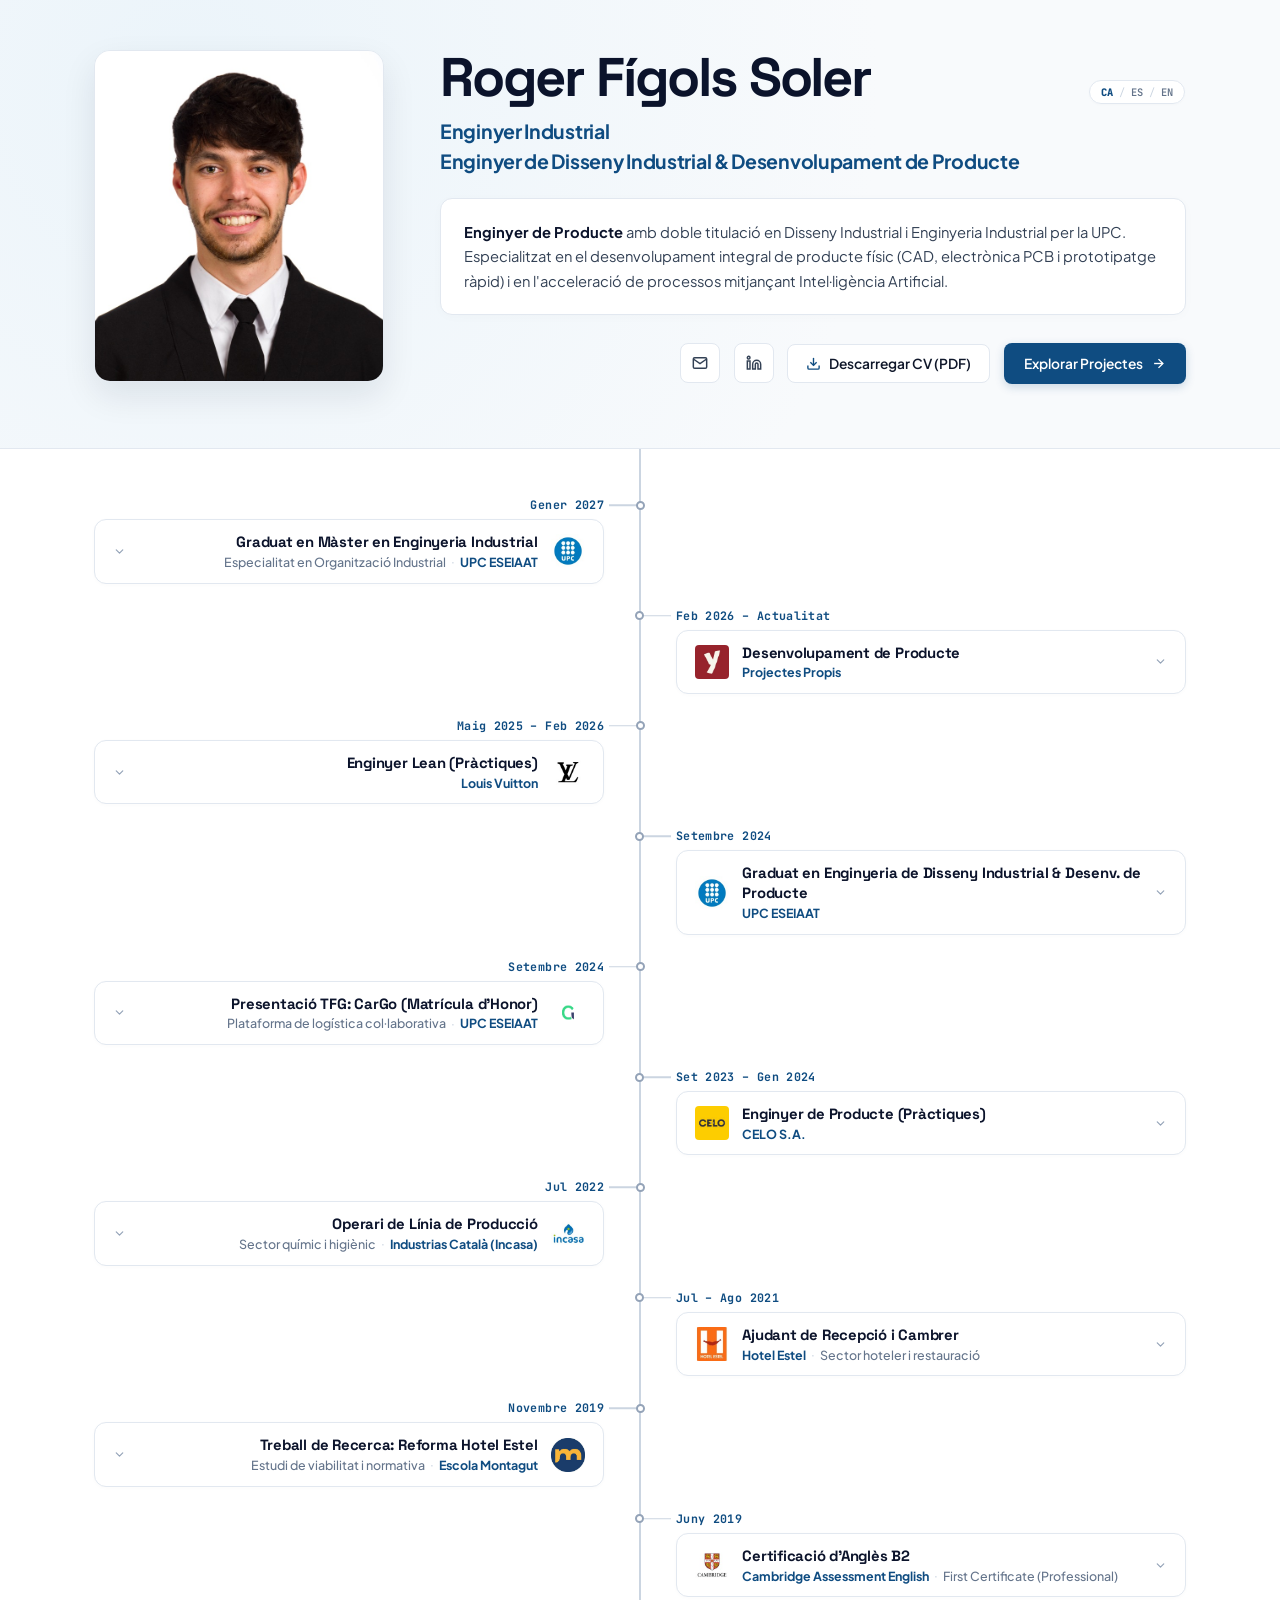
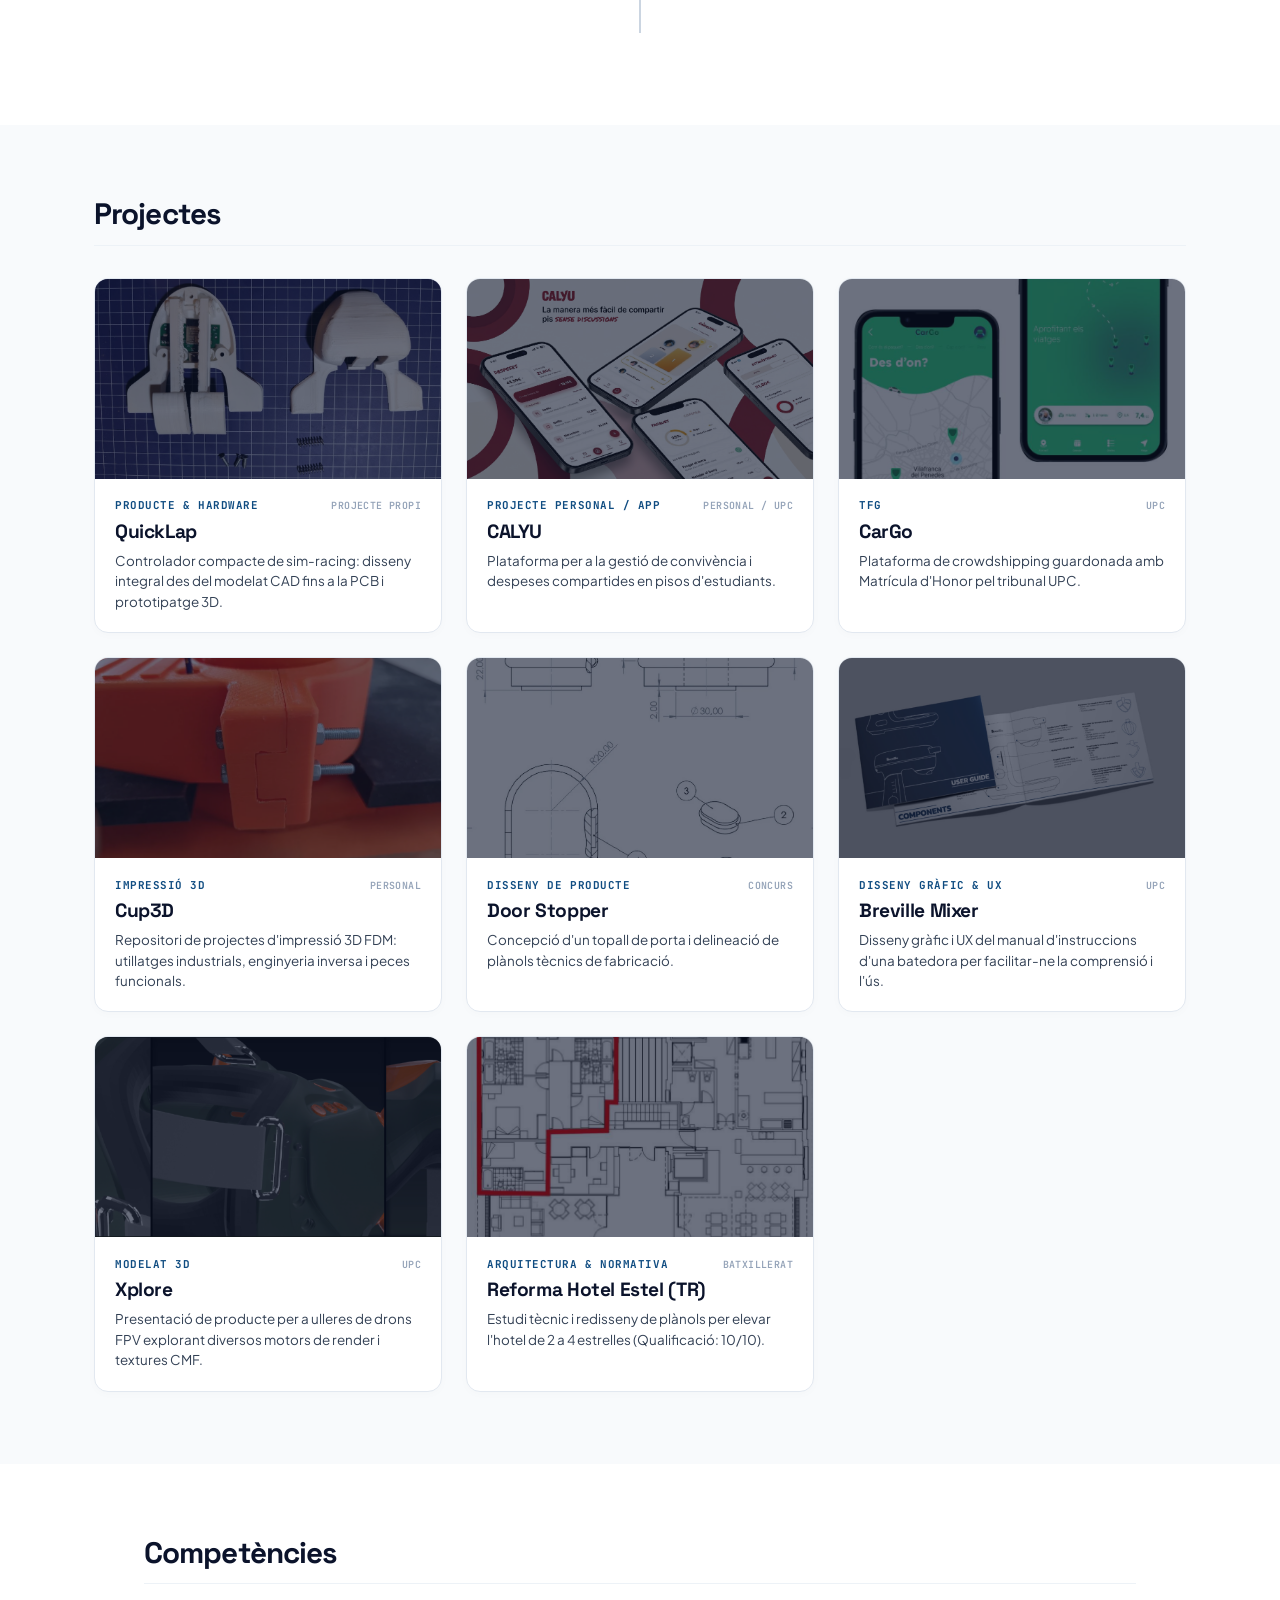
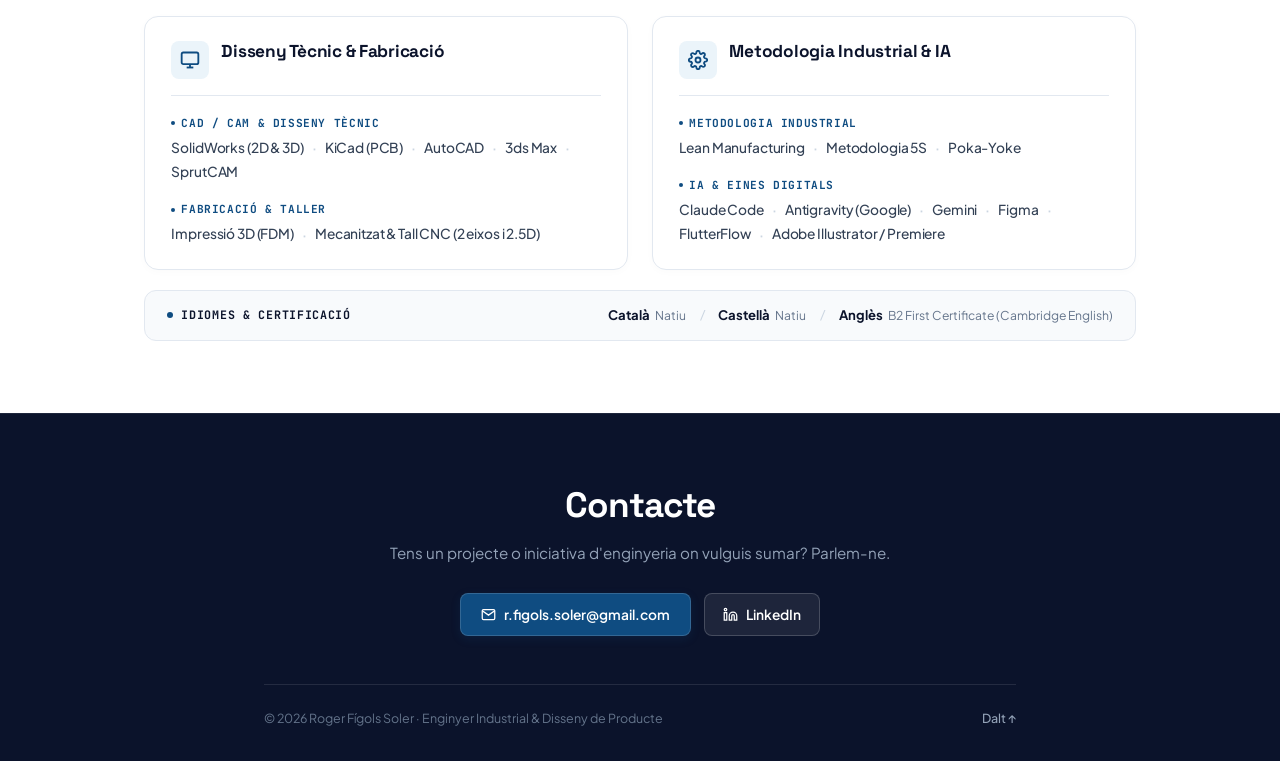
==== commit 1d7bd502: "Afegir pagines de projectes minimalistes (QuickLap + 7 projectes), videos, imatges reals i enllacos " ====
--- a/index.html
+++ b/index.html
@@ -345,8 +345,24 @@
 
       <div class="projects-grid">
 
+        <!-- P0: QUICKLAP -->
+        <a href="quicklap.html" class="project-card">
+          <div class="project-thumb-wrap" style="background:#0B132B;">
+            <img src="assets/project_quicklap.jpg" alt="QuickLap" class="project-thumb-img">
+            <div class="project-thumb-overlay"></div>
+          </div>
+          <div class="project-body">
+            <div class="project-header-meta">
+              <span class="project-category" data-i18n="p0_cat">Producte &amp; Hardware</span>
+              <span class="project-origin" data-i18n="p0_origin">Projecte Propi</span>
+            </div>
+            <h3 class="project-title">QuickLap</h3>
+            <p class="project-text" data-i18n="p0_desc">Controlador compacte de sim-racing: disseny integral des del modelat CAD fins a la PCB i prototipatge 3D.</p>
+          </div>
+        </a>
+
         <!-- P1: CALYU -->
-        <div class="project-card project-card-static">
+        <a href="calyu.html" class="project-card">
           <div class="project-thumb-wrap">
             <img src="assets/project_calyu.png" alt="CALYU" class="project-thumb-img">
             <div class="project-thumb-overlay"></div>
@@ -359,10 +375,42 @@
             <h3 class="project-title">CALYU</h3>
             <p class="project-text" data-i18n="p1_desc">Plataforma per a la gestió de convivència i despeses compartides en pisos d'estudiants.</p>
           </div>
-        </div>
+        </a>
+
+        <!-- P3: CARGO -->
+        <a href="cargo.html" class="project-card">
+          <div class="project-thumb-wrap">
+            <img src="assets/project_cargo.png" alt="CarGo" class="project-thumb-img">
+            <div class="project-thumb-overlay"></div>
+          </div>
+          <div class="project-body">
+            <div class="project-header-meta">
+              <span class="project-category" data-i18n="p3_cat">TFG</span>
+              <span class="project-origin" data-i18n="p3_origin">UPC</span>
+            </div>
+            <h3 class="project-title">CarGo</h3>
+            <p class="project-text" data-i18n="p3_desc">Plataforma de crowdshipping guardonada amb Matrícula d'Honor pel tribunal UPC.</p>
+          </div>
+        </a>
+
+        <!-- P4: CUP3D -->
+        <a href="cup3d.html" class="project-card">
+          <div class="project-thumb-wrap">
+            <img src="assets/project_cup3d.png" alt="Cup3D" class="project-thumb-img">
+            <div class="project-thumb-overlay"></div>
+          </div>
+          <div class="project-body">
+            <div class="project-header-meta">
+              <span class="project-category" data-i18n="p4_cat">Impressió 3D</span>
+              <span class="project-origin" data-i18n="p4_origin">Personal</span>
+            </div>
+            <h3 class="project-title">Cup3D</h3>
+            <p class="project-text" data-i18n="p4_desc">Repositori de projectes d'impressió 3D FDM: utillatges industrials, enginyeria inversa i peces funcionals.</p>
+          </div>
+        </a>
 
         <!-- P2: DOOR STOPPER -->
-        <div class="project-card project-card-static">
+        <a href="door-stopper.html" class="project-card">
           <div class="project-thumb-wrap" style="background:#FFFFFF;">
             <img src="assets/project_doorstopper.png" alt="Door Stopper" class="project-thumb-img">
             <div class="project-thumb-overlay"></div>
@@ -375,42 +423,26 @@
             <h3 class="project-title">Door Stopper</h3>
             <p class="project-text" data-i18n="p2_desc">Concepció d'un topall de porta i delineació de plànols tècnics de fabricació.</p>
           </div>
-        </div>
-
-        <!-- P3: CARGO -->
-        <div class="project-card project-card-static">
+        </a>
+
+        <!-- P6: BREVILLE MIXER -->
+        <a href="breville-mixer.html" class="project-card">
           <div class="project-thumb-wrap">
-            <img src="assets/project_cargo.png" alt="CarGo" class="project-thumb-img">
-            <div class="project-thumb-overlay"></div>
-          </div>
-          <div class="project-body">
-            <div class="project-header-meta">
-              <span class="project-category" data-i18n="p3_cat">TFG</span>
-              <span class="project-origin" data-i18n="p3_origin">UPC</span>
-            </div>
-            <h3 class="project-title">CarGo</h3>
-            <p class="project-text" data-i18n="p3_desc">Plataforma de crowdshipping guardonada amb Matrícula d'Honor pel tribunal UPC.</p>
-          </div>
-        </div>
-
-        <!-- P4: CUP3D -->
-        <div class="project-card project-card-static">
-          <div class="project-thumb-wrap">
-            <img src="assets/project_cup3d.png" alt="Cup3D" class="project-thumb-img">
-            <div class="project-thumb-overlay"></div>
-          </div>
-          <div class="project-body">
-            <div class="project-header-meta">
-              <span class="project-category" data-i18n="p4_cat">Impressió 3D</span>
-              <span class="project-origin" data-i18n="p4_origin">Personal</span>
-            </div>
-            <h3 class="project-title">Cup3D</h3>
-            <p class="project-text" data-i18n="p4_desc">Repositori de projectes d'impressió 3D FDM: utillatges industrials, enginyeria inversa i peces funcionals.</p>
-          </div>
-        </div>
+            <img src="assets/project_breville.png" alt="Breville Mixer" class="project-thumb-img">
+            <div class="project-thumb-overlay"></div>
+          </div>
+          <div class="project-body">
+            <div class="project-header-meta">
+              <span class="project-category" data-i18n="p6_cat">Disseny Gràfic &amp; UX</span>
+              <span class="project-origin" data-i18n="p6_origin">UPC</span>
+            </div>
+            <h3 class="project-title">Breville Mixer</h3>
+            <p class="project-text" data-i18n="p6_desc">Disseny gràfic i UX del manual d'instruccions d'una batedora per facilitar-ne la comprensió i l'ús.</p>
+          </div>
+        </a>
 
         <!-- P5: XPLORE -->
-        <div class="project-card project-card-static">
+        <a href="xplore.html" class="project-card">
           <div class="project-thumb-wrap">
             <img src="assets/project_xplore.png" alt="Xplore" class="project-thumb-img">
             <div class="project-thumb-overlay"></div>
@@ -423,26 +455,10 @@
             <h3 class="project-title">Xplore</h3>
             <p class="project-text" data-i18n="p5_desc">Presentació de producte per a ulleres de drons FPV explorant diversos motors de render i textures CMF.</p>
           </div>
-        </div>
-
-        <!-- P6: BREVILLE MIXER -->
-        <div class="project-card project-card-static">
-          <div class="project-thumb-wrap">
-            <img src="assets/project_breville.png" alt="Breville Mixer" class="project-thumb-img">
-            <div class="project-thumb-overlay"></div>
-          </div>
-          <div class="project-body">
-            <div class="project-header-meta">
-              <span class="project-category" data-i18n="p6_cat">Redisseny</span>
-              <span class="project-origin" data-i18n="p6_origin">UPC</span>
-            </div>
-            <h3 class="project-title">Breville Mixer</h3>
-            <p class="project-text" data-i18n="p6_desc">Redisseny estètic de robot de cuina i manual d'usuari amb desglossament vectorial.</p>
-          </div>
-        </div>
+        </a>
 
         <!-- P7: REFORMA HOTEL ESTEL (TR) -->
-        <div class="project-card project-card-static">
+        <a href="hotel-estel.html" class="project-card">
           <div class="project-thumb-wrap" style="background:#FFFFFF;">
             <img src="assets/project_tr_hotel.png" alt="Reforma Hotel Estel" class="project-thumb-img">
             <div class="project-thumb-overlay"></div>
@@ -455,39 +471,7 @@
             <h3 class="project-title">Reforma Hotel Estel (TR)</h3>
             <p class="project-text" data-i18n="p7_desc">Estudi tècnic i redisseny de plànols per elevar l'hotel de 2 a 4 estrelles (Qualificació: 10/10).</p>
           </div>
-        </div>
-
-        <!-- P8: SONORFEST -->
-        <div class="project-card project-card-static">
-          <div class="project-thumb-wrap">
-            <img src="assets/project_sonorfest.png" alt="SonorFest" class="project-thumb-img">
-            <div class="project-thumb-overlay"></div>
-          </div>
-          <div class="project-body">
-            <div class="project-header-meta">
-              <span class="project-category" data-i18n="p8_cat">Campanya Publicitària</span>
-              <span class="project-origin" data-i18n="p8_origin">UPC</span>
-            </div>
-            <h3 class="project-title">SonorFest</h3>
-            <p class="project-text" data-i18n="p8_desc">Campanya digital per a festival de música: identitat visual i creativitats per a xarxes.</p>
-          </div>
-        </div>
-
-        <!-- P9: GET LOST -->
-        <div class="project-card project-card-static">
-          <div class="project-thumb-wrap">
-            <img src="assets/project_getlost.jpg" alt="Get Lost" class="project-thumb-img">
-            <div class="project-thumb-overlay"></div>
-          </div>
-          <div class="project-body">
-            <div class="project-header-meta">
-              <span class="project-category" data-i18n="p9_cat">Disseny Editorial</span>
-              <span class="project-origin" data-i18n="p9_origin">UPC</span>
-            </div>
-            <h3 class="project-title">Get Lost</h3>
-            <p class="project-text" data-i18n="p9_desc">Disseny gràfic i maquetació editorial d'una revista d'aventures amb retícula tipogràfica.</p>
-          </div>
-        </div>
+        </a>
 
       </div>
 
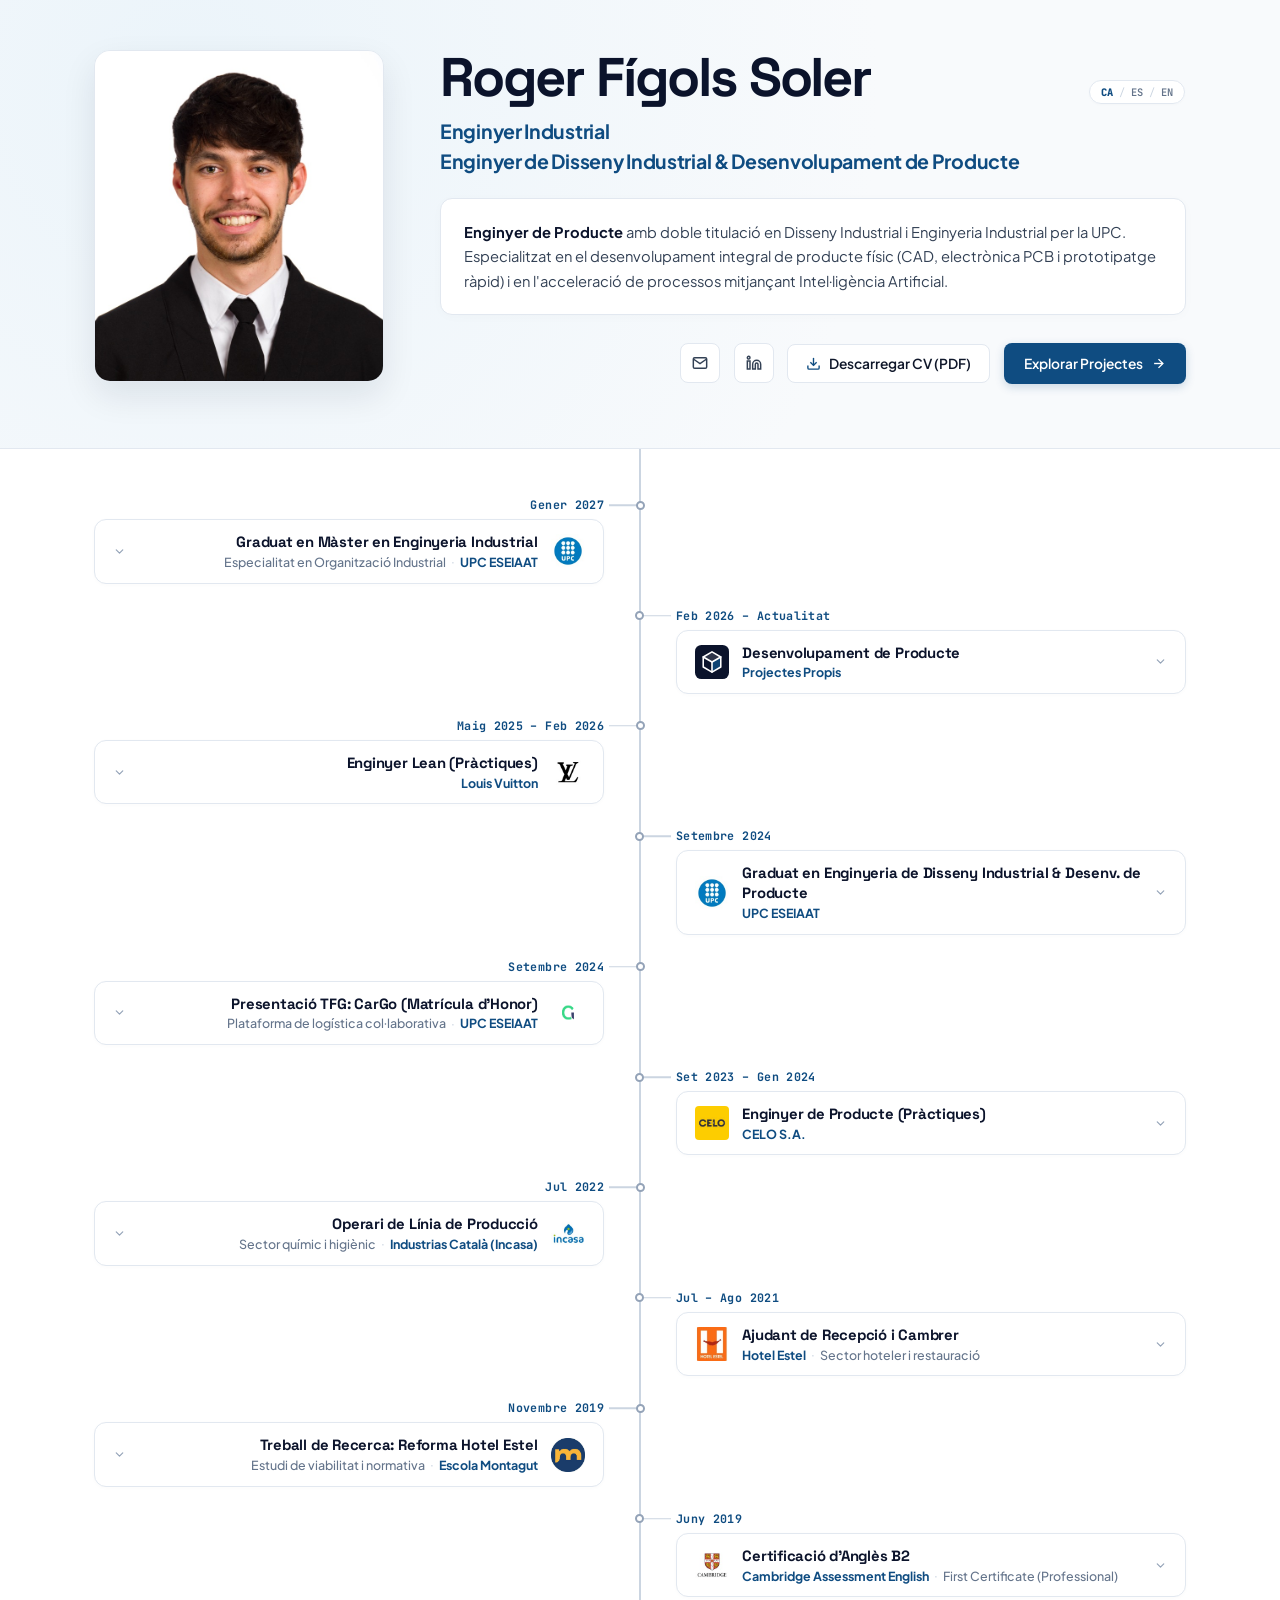
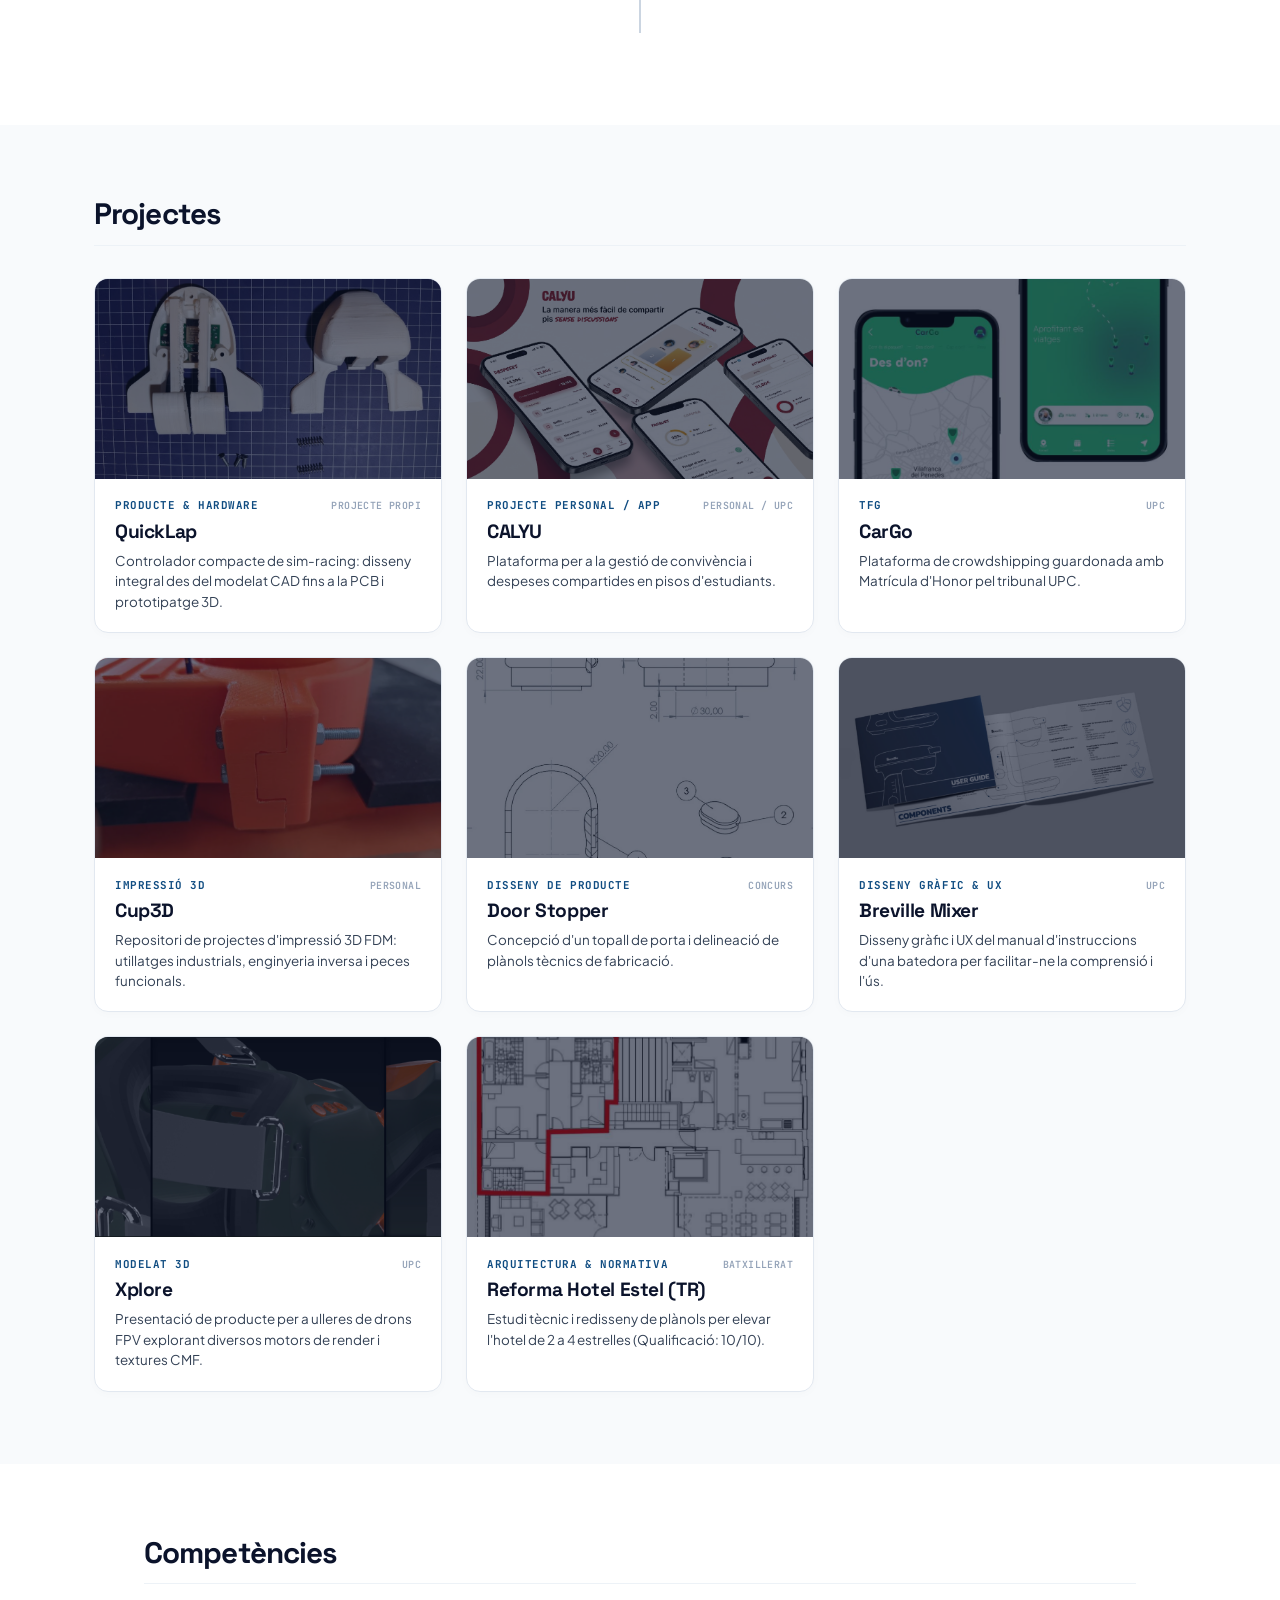
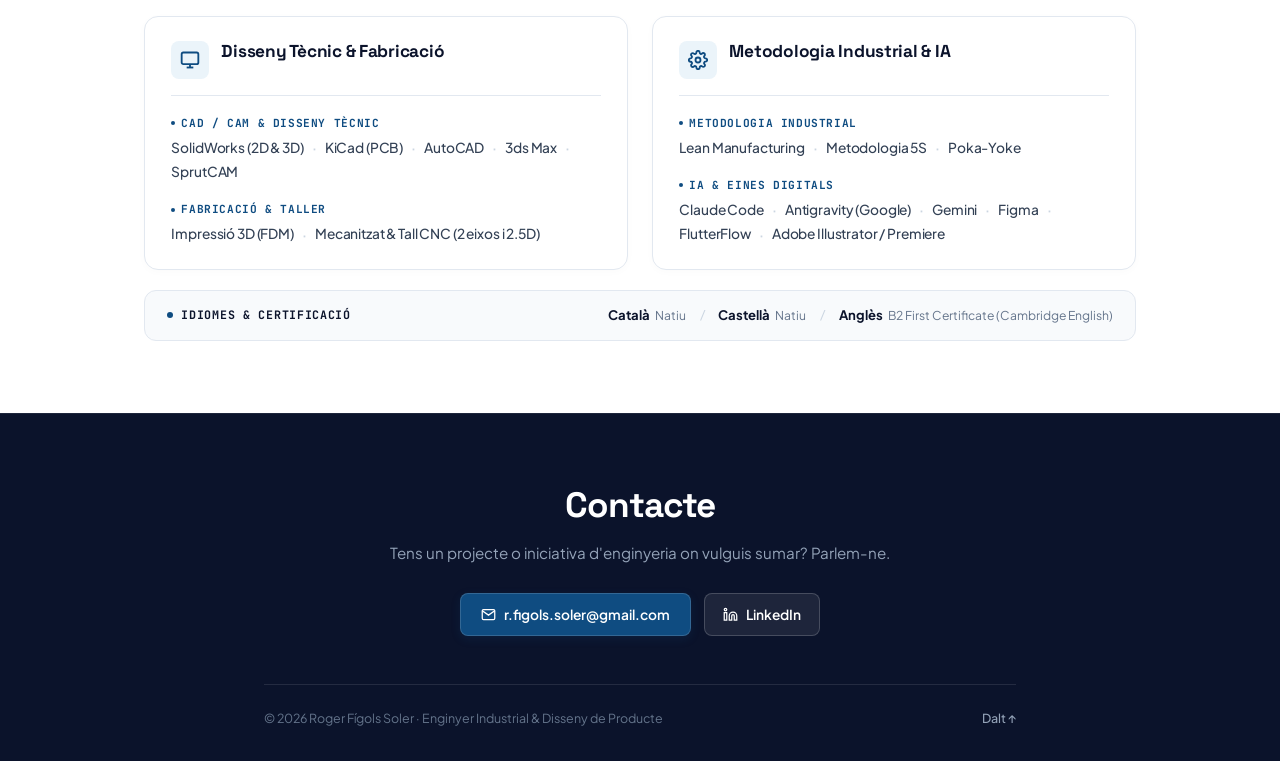
==== commit f33be2f2: "Update timeline icon to 3D cube, refine Cup3D PLA catalog, set CALYU tool to Antigravity" ====
--- a/index.html
+++ b/index.html
@@ -120,7 +120,7 @@
           <div class="timeline-card" onclick="toggleTimeline(this)">
             <div class="timeline-card-header card-header-right">
               <div class="card-logo-wrap">
-                <img src="assets/logo_calyu.png" alt="Projectes Propis" class="card-logo-img">
+                <img src="assets/logo_product_cube.svg" alt="Projectes Propis" class="card-logo-img">
               </div>
               <div class="timeline-header-text">
                 <h3 class="timeline-role" data-i18n="t2_role">Desenvolupament de Producte</h3>
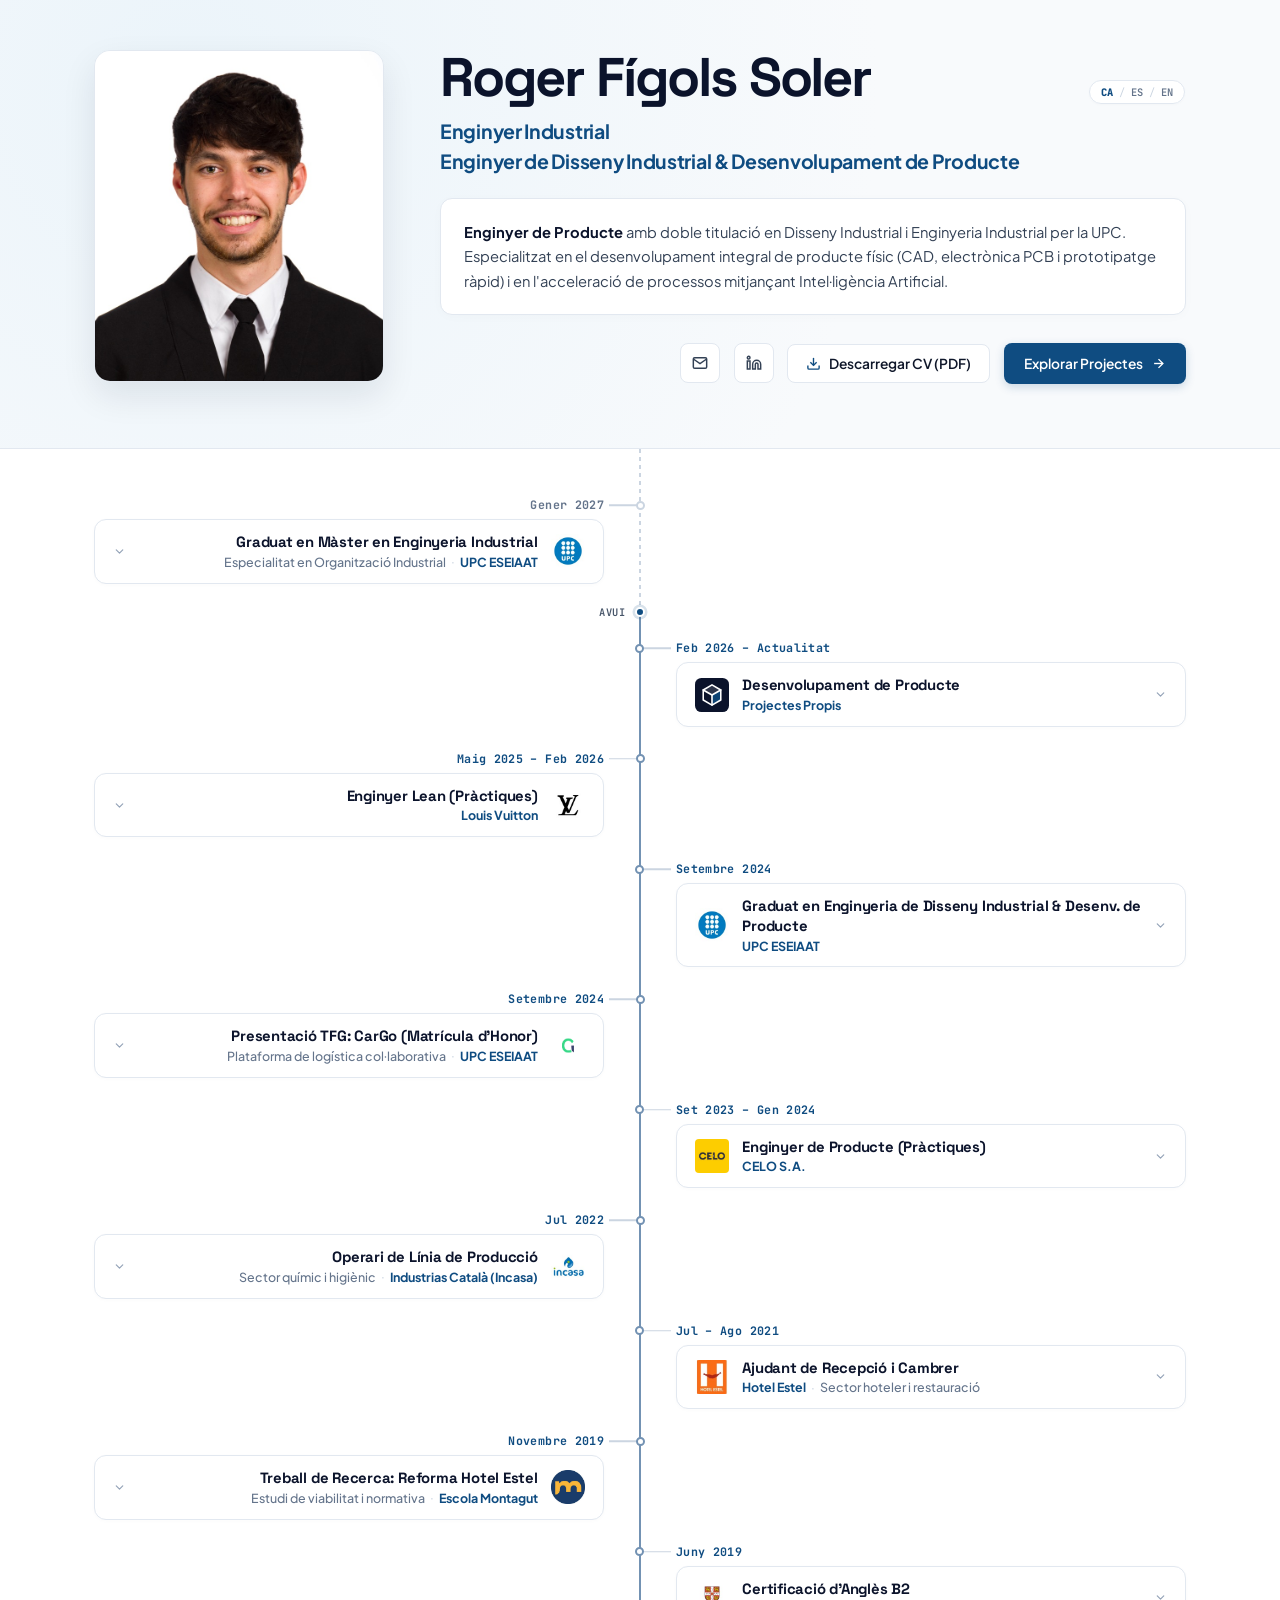
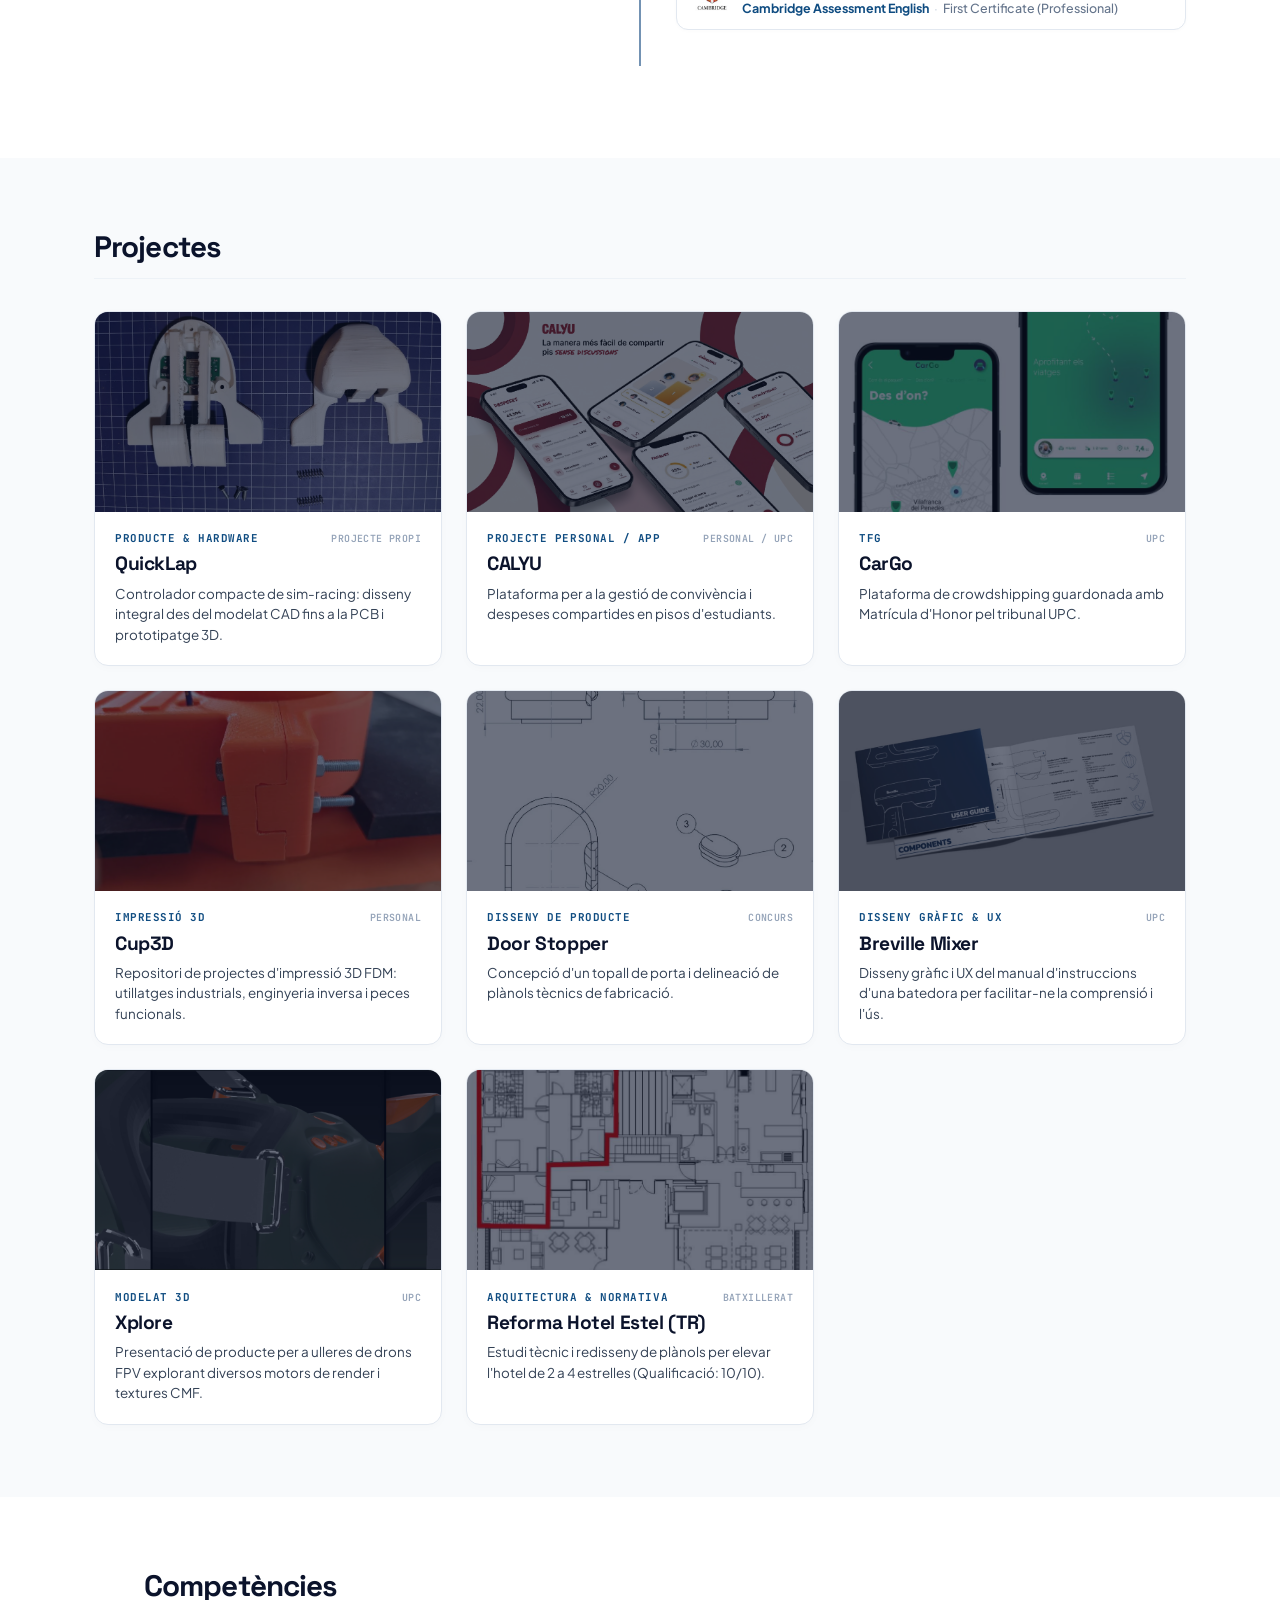
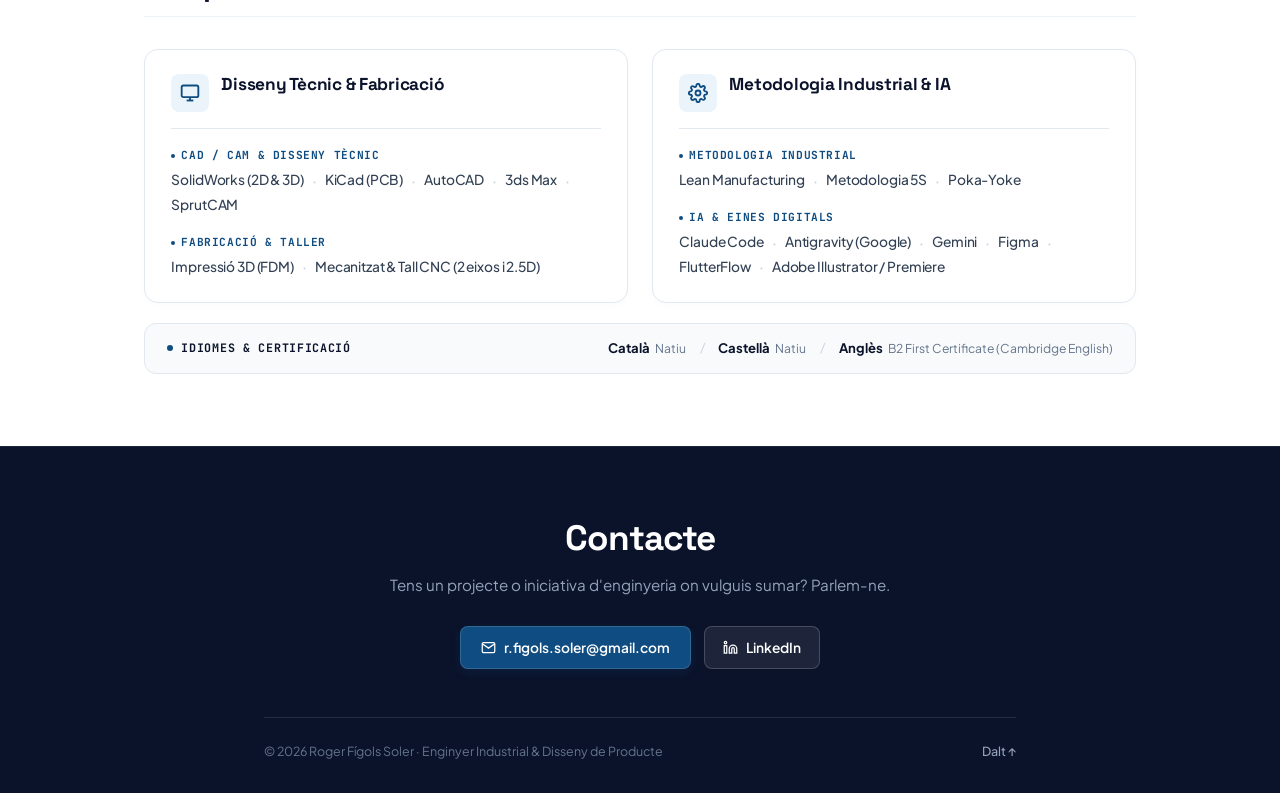
==== commit dd09e293: "Add subtle 'Avui' present marker and two-tone timeline spine" ====
--- a/index.html
+++ b/index.html
@@ -89,10 +89,12 @@
 
       <!-- Symmetrical Center-Spine Timeline Structure -->
       <div class="timeline-center-wrapper">
-        <div class="timeline-center-spine"></div>
+        <div class="timeline-center-spine">
+          <div class="timeline-spine-progress" aria-hidden="true"></div>
+        </div>
 
         <!-- ITEM 1: MÀSTER ENGINYERIA INDUSTRIAL (LEFT CARD) -->
-        <div class="timeline-item item-left" data-category="academica">
+        <div class="timeline-item item-left timeline-item-future" data-category="academica">
           <div class="timeline-dot"></div>
           <div class="timeline-date-above" data-i18n="t1_date">Gener 2027</div>
           <div class="timeline-card" onclick="toggleTimeline(this)">
@@ -111,6 +113,12 @@
               <p class="drawer-paragraph" data-i18n="t1_drawer"><strong>Ubicació</strong>: Terrassa (UPC ESEIAAT).<br><br>Aprofundiment avançat en gestió integral de projectes industrials, càlcul estructural, optimització de plantes, sistemes energètics i integració tecnològica. Desenvolupament en curs del Treball de Fi de Màster (TFM).</p>
             </div>
           </div>
+        </div>
+
+        <!-- PRESENT MARKER (AVUI) -->
+        <div class="timeline-now-marker" aria-label="Punt actual de la trajectòria">
+          <span class="timeline-now-label" data-i18n="timeline_now">Avui</span>
+          <span class="timeline-now-dot" aria-hidden="true"></span>
         </div>
 
         <!-- ITEM 2: DESENVOLUPAMENT DE PRODUCTE · PROJECTES PROPIS (RIGHT CARD) -->
--- a/styles.css
+++ b/styles.css
@@ -415,16 +415,30 @@
   padding: 3rem 0 2rem;
 }
 
-/* Central spine - extends to touch top separator border */
+/* Central spine - future segment subtle dashed, completed segment solidly painted below the 'Avui' dot */
 .timeline-center-spine {
   position: absolute;
   left: 50%;
   top: 0;
   bottom: 20px;
   width: 2px;
-  background: #CBD5E1;
+  background: repeating-linear-gradient(
+    to bottom,
+    #CBD5E1 0 4px,
+    transparent 4px 8px
+  );
   transform: translateX(-50%);
   z-index: 1;
+}
+
+.timeline-spine-progress {
+  position: absolute;
+  left: 0;
+  right: 0;
+  top: 155px; /* synced dynamically by app.js to the center of .timeline-now-dot */
+  bottom: 0;
+  background: #7291AF;
+  background: color-mix(in oklab, var(--accent) 48%, #CBD5E1);
 }
 
 .timeline-item {
@@ -479,6 +493,79 @@
   transform: scale(1.25);
 }
 
+/* Subtle distinction: upcoming milestone vs completed trajectory */
+.timeline-item-future .timeline-dot {
+  border-color: #CBD5E1;
+}
+
+.timeline-item-future .timeline-date-above {
+  color: #64748B;
+}
+
+.timeline-item:not(.timeline-item-future) .timeline-dot {
+  border-color: #7291AF;
+  border-color: color-mix(in oklab, var(--accent) 48%, #CBD5E1);
+}
+
+/* Subtle "Avui" / Present marker between Gener 2027 and Feb 2026 – Actualitat */
+.timeline-now-marker {
+  position: relative;
+  width: 100%;
+  height: 20px;
+  margin: -0.35rem 0 1.15rem;
+  z-index: 5;
+  pointer-events: none;
+}
+
+.timeline-now-dot {
+  position: absolute;
+  left: 50%;
+  top: 50%;
+  width: 10px;
+  height: 10px;
+  border-radius: 50%;
+  background: var(--accent);
+  border: 2px solid #FFFFFF;
+  box-shadow: 0 0 0 2.5px rgba(15, 76, 129, 0.16);
+  transform: translate(-50%, -50%);
+}
+
+.timeline-now-label {
+  position: absolute;
+  right: calc(50% + 14px);
+  top: 50%;
+  transform: translateY(-50%);
+  font-family: var(--font-mono);
+  font-size: 0.65rem;
+  font-weight: 600;
+  letter-spacing: 0.08em;
+  text-transform: uppercase;
+  color: #475569;
+  line-height: 1;
+  white-space: nowrap;
+}
+
+@media (forced-colors: active) {
+  .timeline-center-spine {
+    background: none;
+    border-left: 2px dashed GrayText;
+    width: 0;
+  }
+
+  .timeline-spine-progress {
+    background: none;
+    border-left: 2px solid CanvasText;
+    width: 0;
+  }
+
+  .timeline-now-dot {
+    background: Highlight;
+    border-color: Canvas;
+    box-shadow: none;
+    outline: 2px solid Highlight;
+  }
+}
+
 /* Date Display Above Card - Aligned with Card, Line bridges gap to spine */
 .timeline-date-above {
   font-family: var(--font-mono);
@@ -1468,6 +1555,19 @@
     transform: none;
   }
 
+  .timeline-now-marker {
+    margin: -0.25rem 0 1rem;
+  }
+
+  .timeline-now-dot {
+    left: 21px;
+  }
+
+  .timeline-now-label {
+    right: auto;
+    left: 44px;
+  }
+
   .timeline-item.item-left,
   .timeline-item.item-right {
     left: 0;
@@ -1611,6 +1711,14 @@
     left: 14px;
   }
 
+  .timeline-now-dot {
+    left: 15px;
+  }
+
+  .timeline-now-label {
+    left: 36px;
+  }
+
   .timeline-item.item-left,
   .timeline-item.item-right {
     padding-left: 36px;
